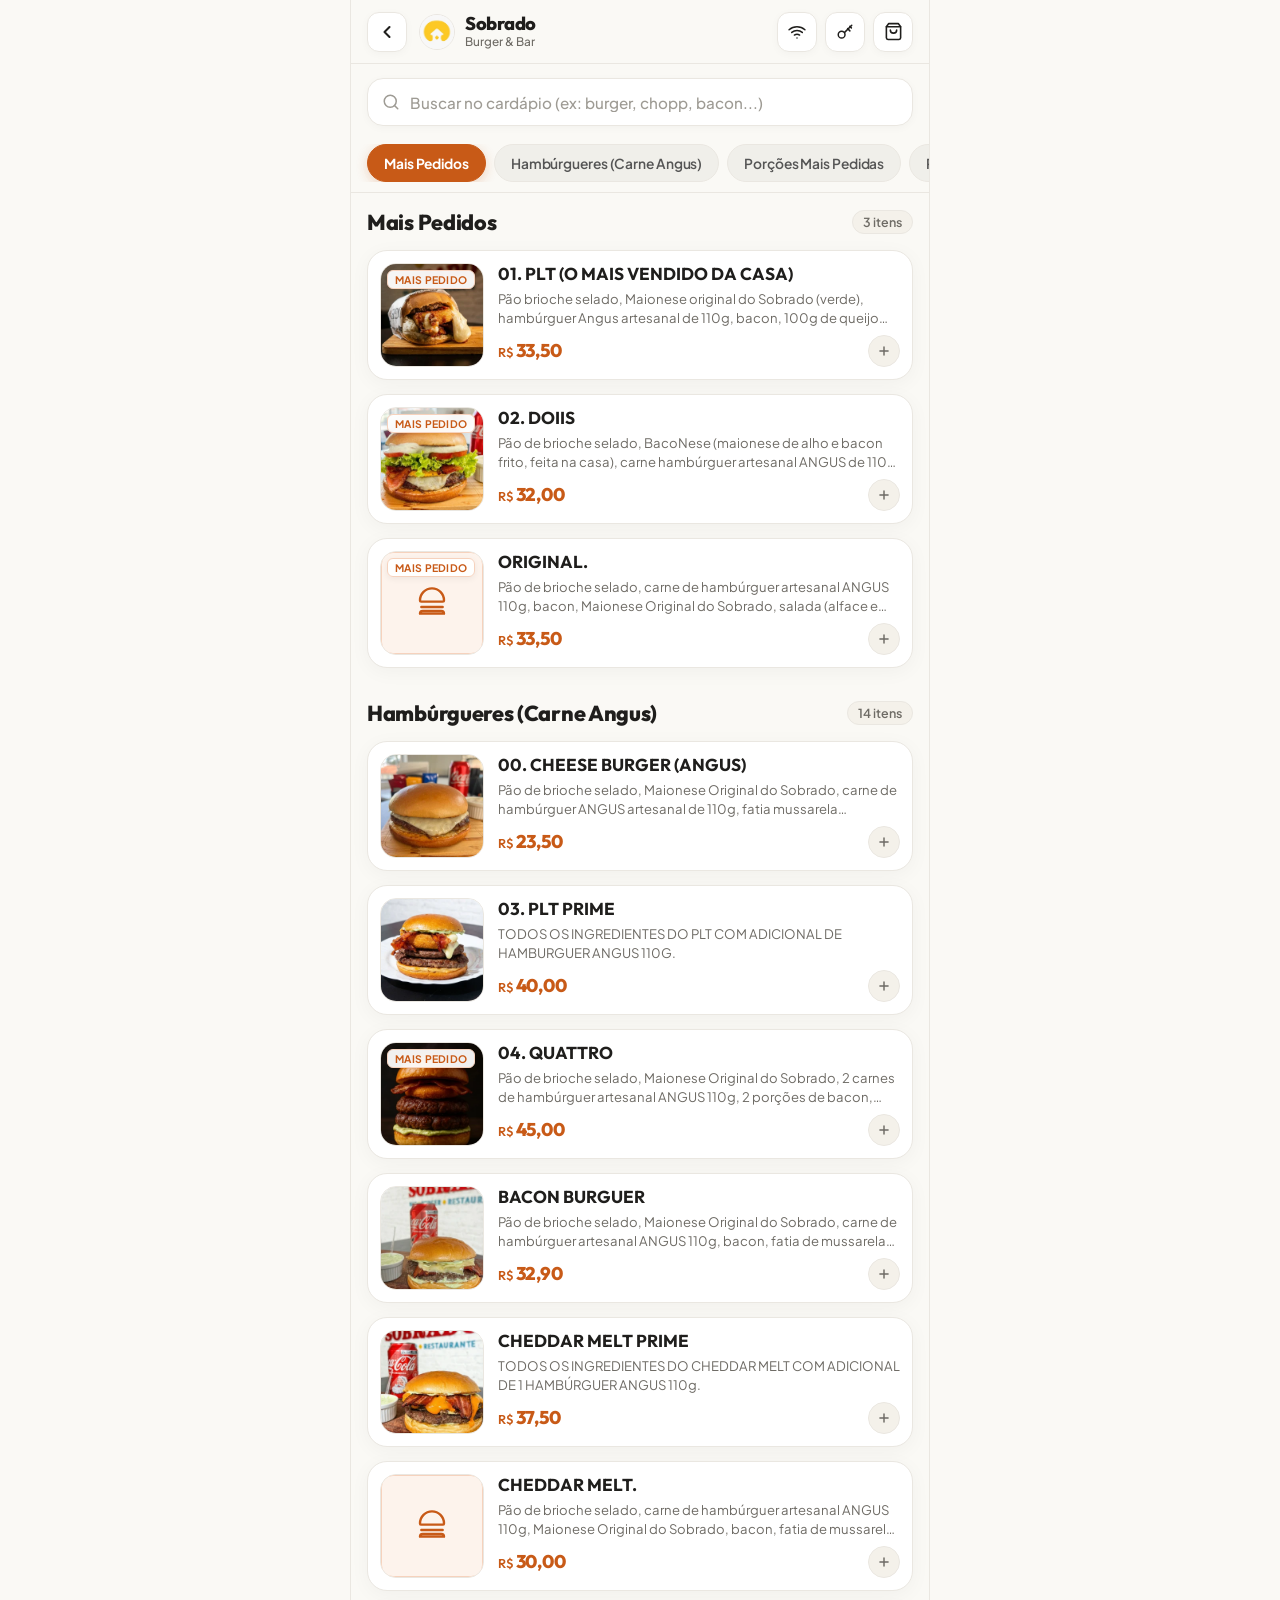
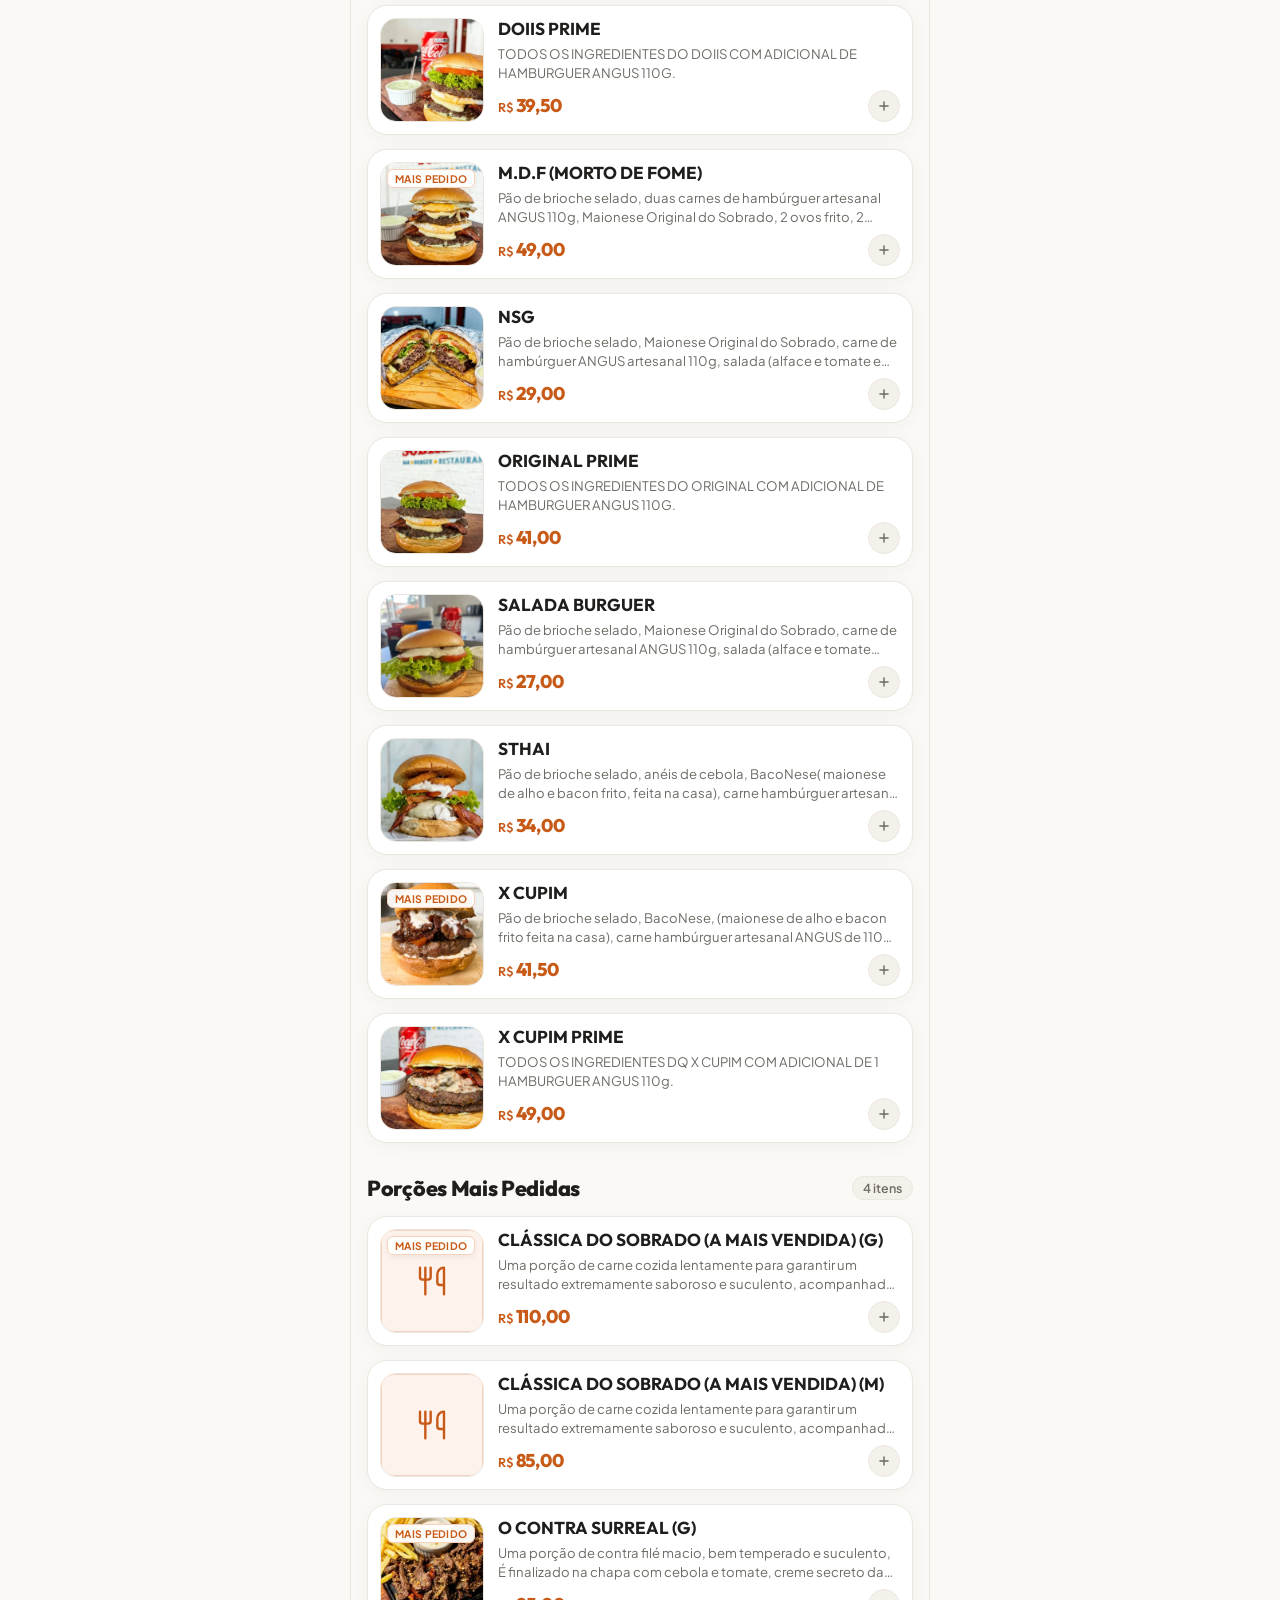
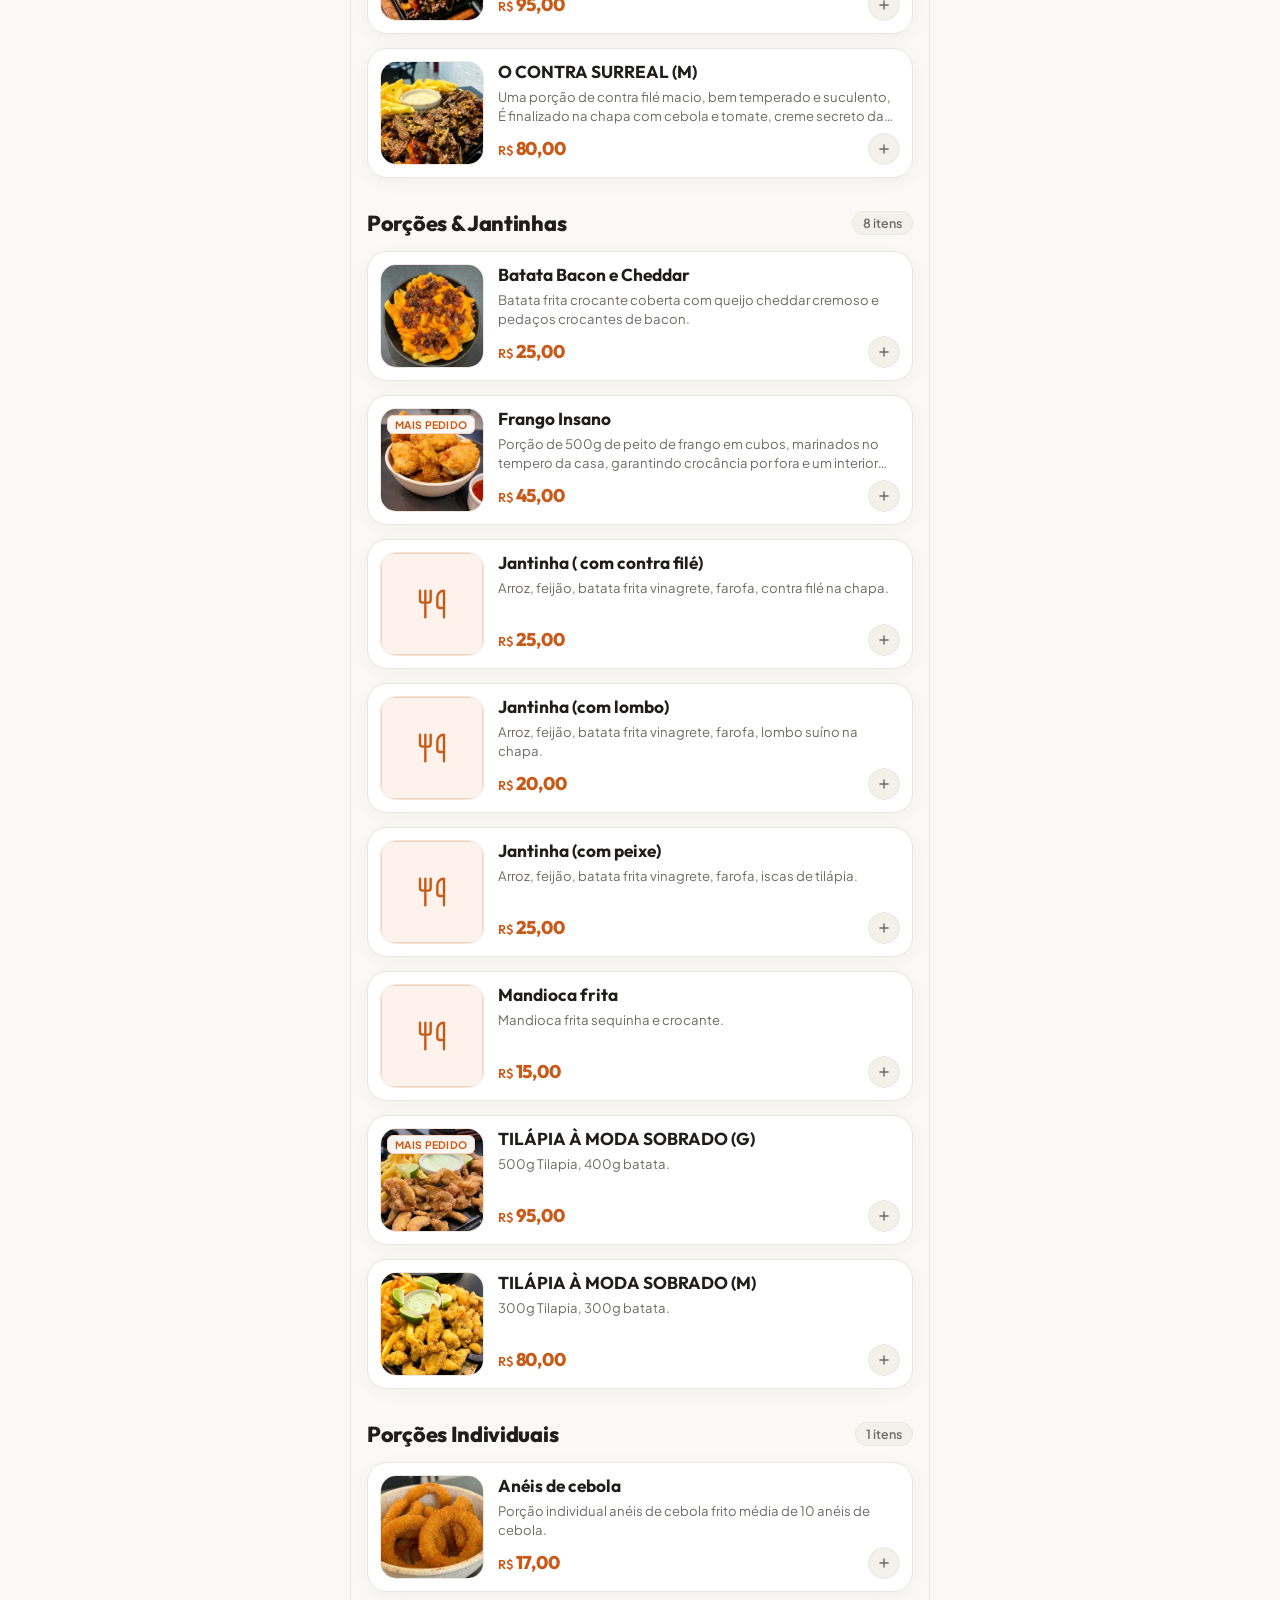
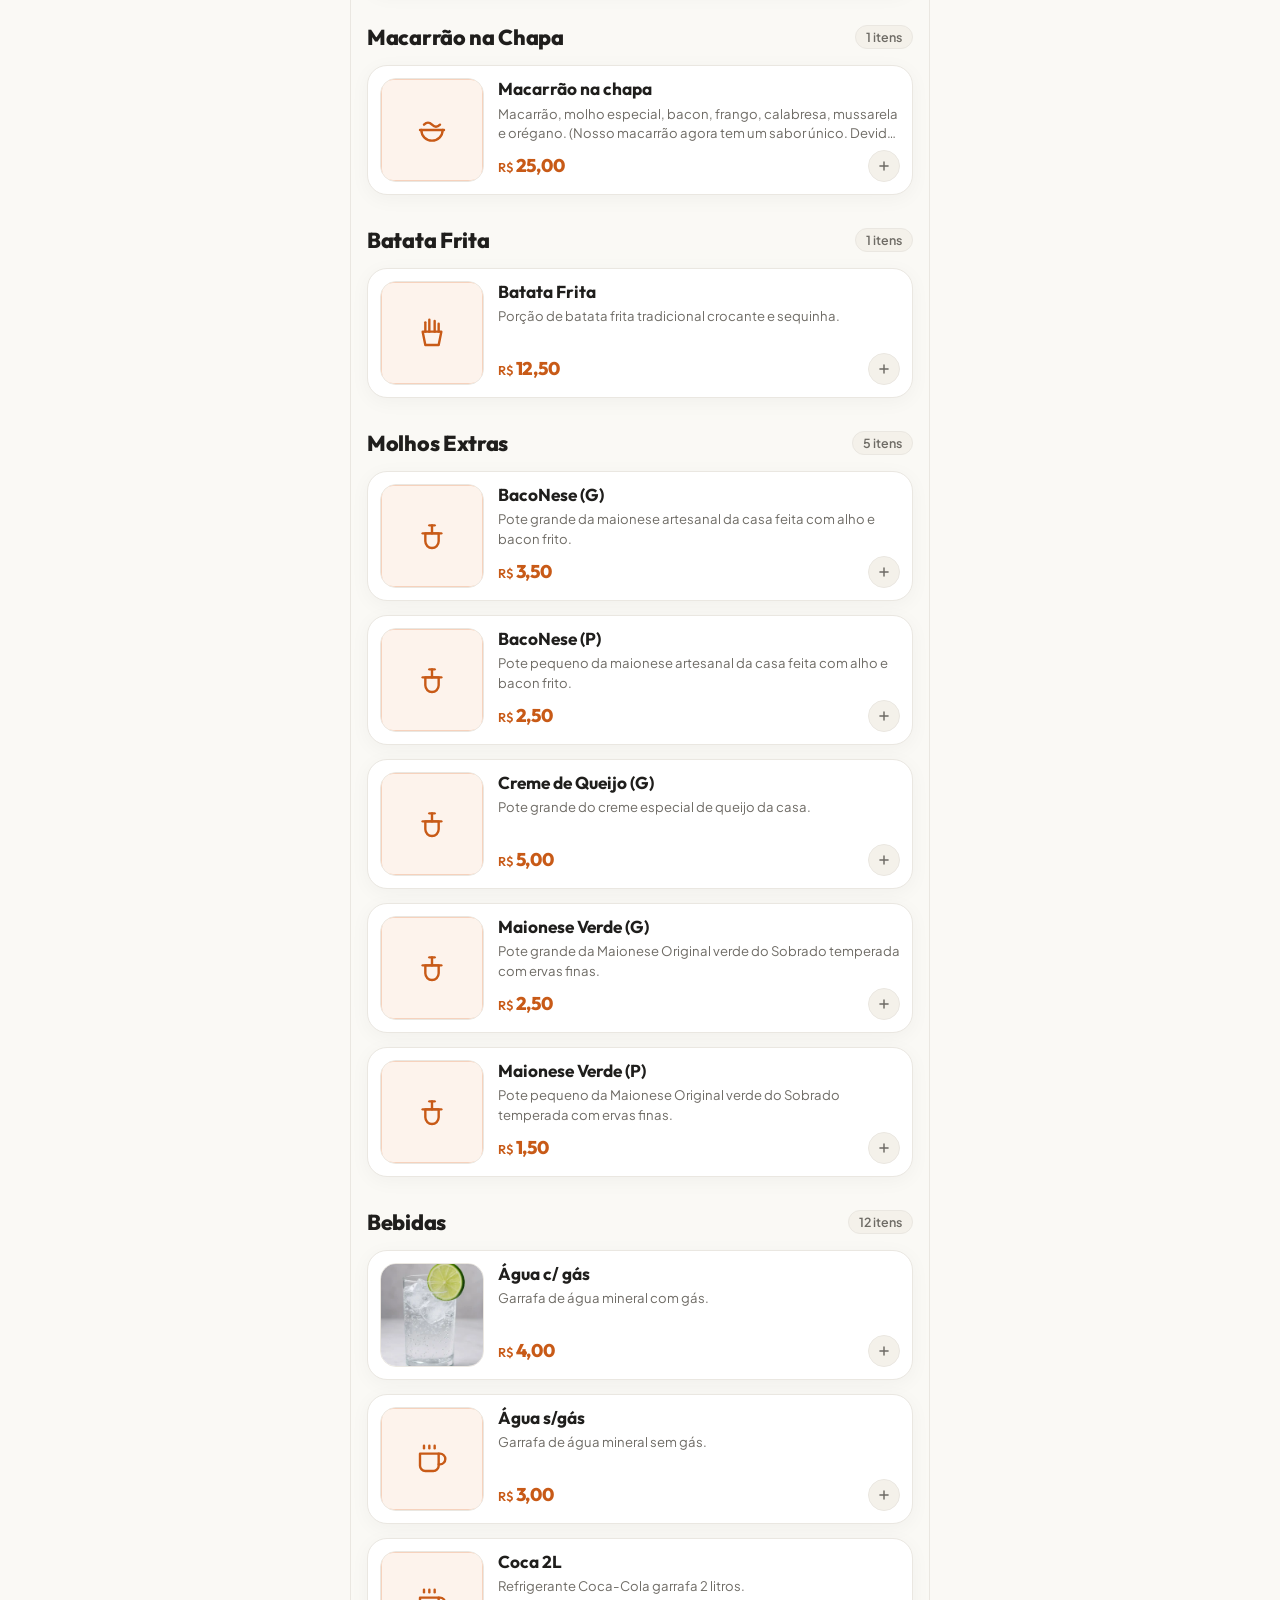
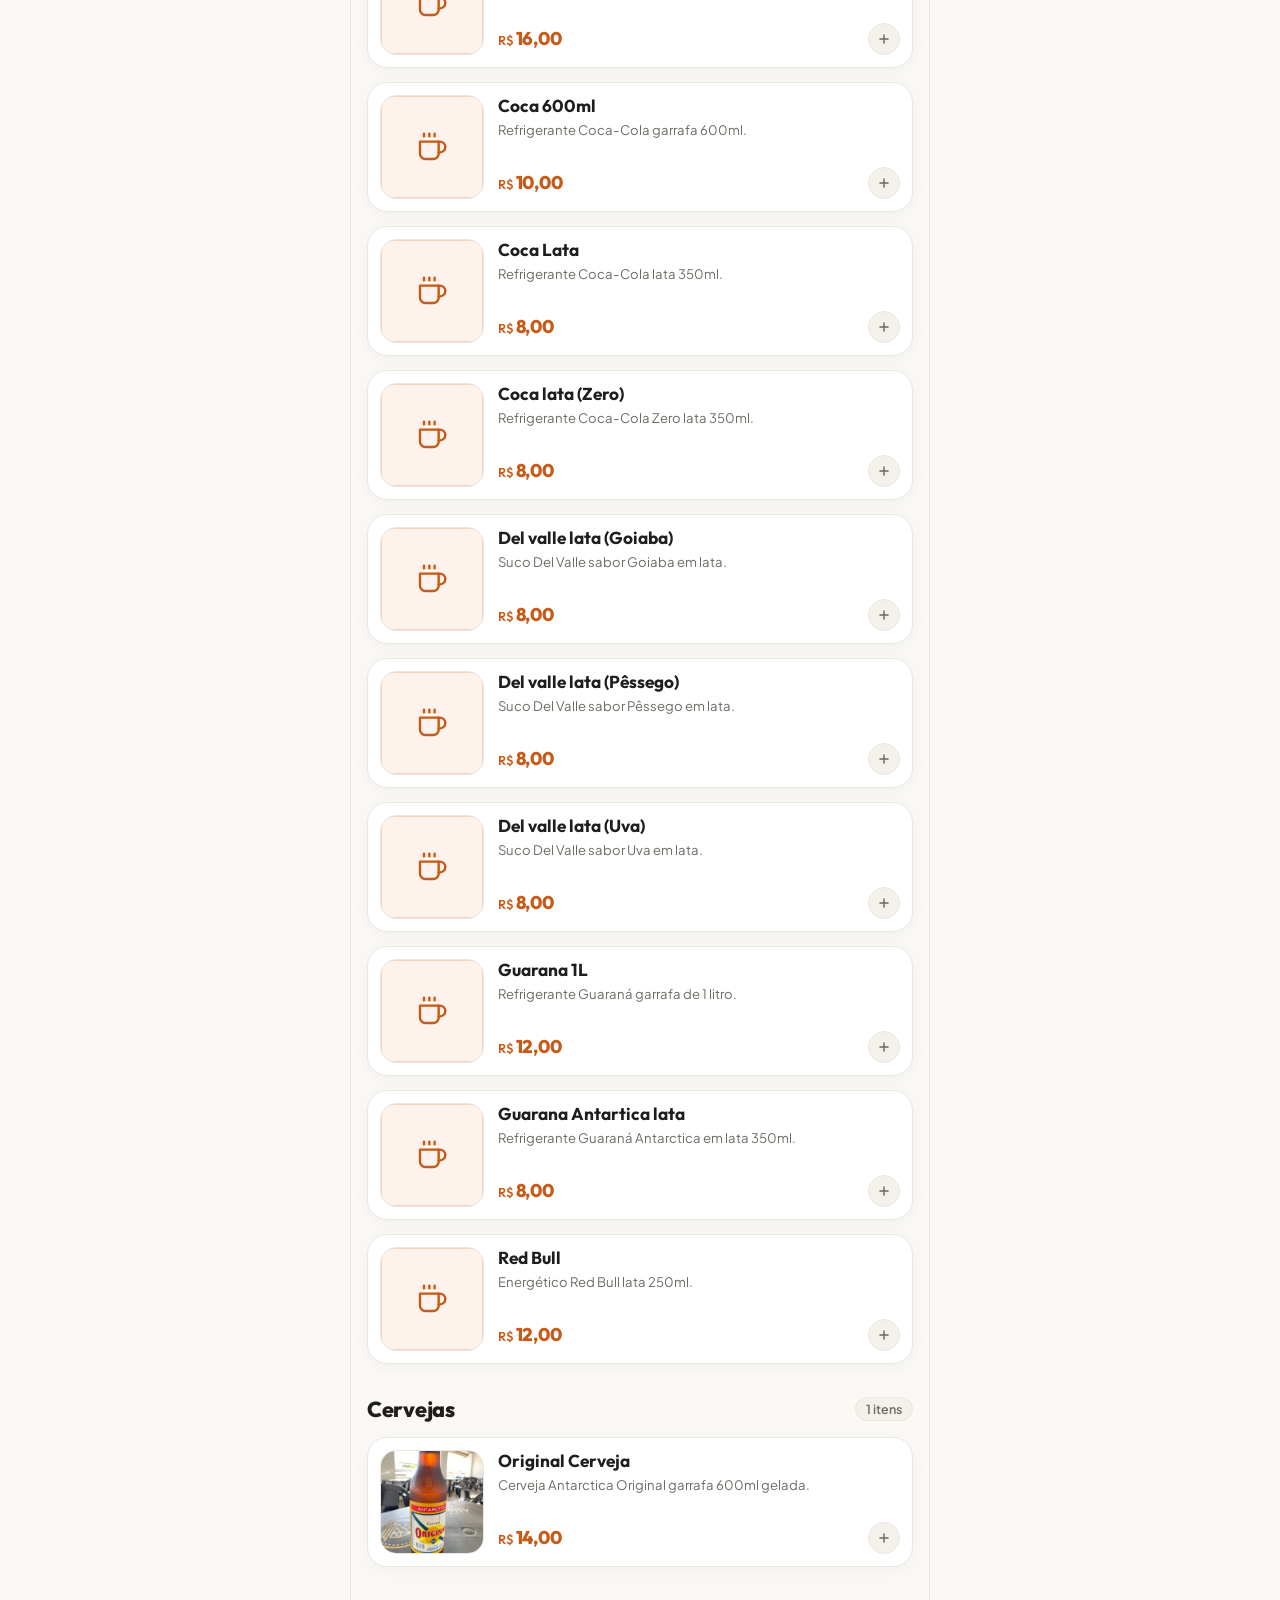
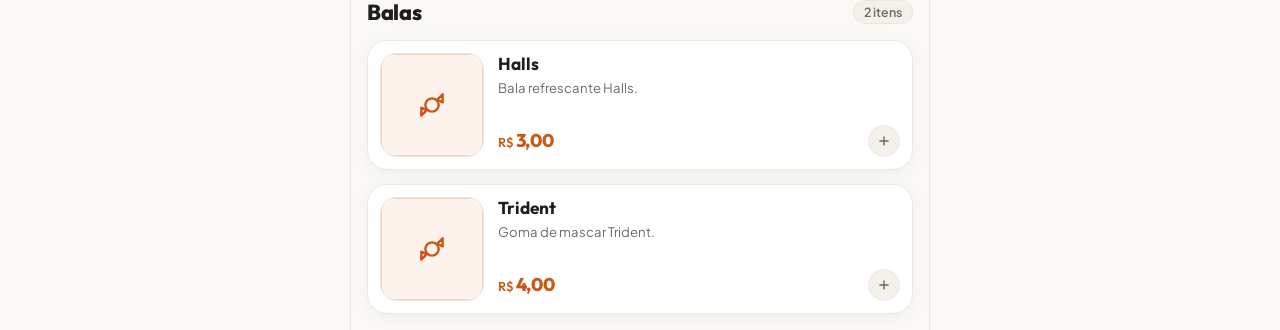
==== cardapio.html @ 649907bb "Initial commit" ====
<!DOCTYPE html>
<html lang="pt-BR">

<head>
  <meta charset="UTF-8">
  <meta name="viewport"
    content="width=device-width, initial-scale=1.0, maximum-scale=1.0, user-scalable=no, viewport-fit=cover">
  <meta name="theme-color" content="#FAF9F5">
  <meta name="apple-mobile-web-app-status-bar-style" content="default">
  <meta name="description"
    content="Cardápio Digital O Sobrado — Hambúrgueres artesanais, porções especiais, chopp gelado e sobremesas. Peça em sua mesa com rapidez e elegância.">

  <!-- Open Graph / WhatsApp Preview -->
  <meta property="og:type" content="website">
  <meta property="og:title" content="Cardápio Digital — O Sobrado">
  <meta property="og:description"
    content="Conheça nossos burgers artesanais grelhados no fogo, porções e chopp fresco.">
  <meta property="og:image" content="assets/images/products/burger-sobrado.jpg">
  <meta property="og:locale" content="pt_BR">
  <meta property="og:site_name" content="O Sobrado">

  <title>Cardápio Digital — O Sobrado</title>

  <!-- Favicon -->
  <link rel="icon" type="image/jpeg" href="assets/images/Logo_Sobrado.jpg">

  <!-- Estilos da Aplicação -->
  <link rel="stylesheet" href="assets/css/styles.css?v=2.7">
</head>

<body>

  <div class="app-container" id="menuAppContainer">

    <!-- Barra Superior Fixa do ADM (Visível quando autenticado) -->
    <aside class="admin-top-bar" id="adminTopBar" style="display: none;" aria-label="Painel Administrativo">
      <div class="admin-top-bar-inner">
        <!-- Linha 1: Status "⚡ Painel ADM" à esquerda + "Sair do ADM" à direita -->
        <div class="admin-top-bar-header-row">
          <div class="admin-top-bar-badge">
            <span class="admin-pulse-dot" aria-hidden="true"></span>
            <span class="admin-top-bar-text">⚡ Painel ADM</span>
          </div>
          <button type="button" class="btn-admin-bar btn-admin-bar-logout btn-admin-action" id="btnAdminLogout" title="Sair do modo administrador" aria-label="Sair do modo administrador">
            <svg width="13" height="13" viewBox="0 0 24 24" fill="none" stroke="currentColor" stroke-width="2"
              stroke-linecap="round" stroke-linejoin="round">
              <path d="M9 21H5a2 2 0 0 1-2-2V5a2 2 0 0 1 2-2h4"></path>
              <polyline points="16 17 21 12 16 7"></polyline>
              <line x1="21" y1="12" x2="9" y2="12"></line>
            </svg>
            <span>Sair do ADM</span>
          </button>
        </div>

        <!-- Linha 2: "Sincronizar Base" + "+ Novo Produto" -->
        <div class="admin-top-bar-actions admin-bar-actions">
          <button type="button" class="btn-admin-bar btn-admin-bar-sync btn-admin-action" id="btnAdminSyncSupabase" title="Sincronizar cardápio base para o banco Supabase" aria-label="Sincronizar cardápio base para o Supabase">
            <svg width="13" height="13" viewBox="0 0 24 24" fill="none" stroke="currentColor" stroke-width="2.2" stroke-linecap="round" stroke-linejoin="round">
              <path d="M21 12a9 9 0 0 0-9-9 9.75 9.75 0 0 0-6.74 2.74L3 8"></path>
              <path d="M3 3v5h5"></path>
              <path d="M3 12a9 9 0 0 0 9 9 9.75 9.75 0 0 0 6.74-2.74L21 16"></path>
              <path d="M16 21h5v-5"></path>
            </svg>
            <span>Sincronizar Base</span>
          </button>
          <button type="button" class="btn-admin-bar btn-admin-bar-new btn-admin-action" id="btnAdminNewProduct" aria-label="Criar novo produto">
            <svg width="13" height="13" viewBox="0 0 24 24" fill="none" stroke="currentColor" stroke-width="2.5"
              stroke-linecap="round" stroke-linejoin="round">
              <line x1="12" y1="5" x2="12" y2="19"></line>
              <line x1="5" y1="12" x2="19" y2="12"></line>
            </svg>
            <span>+ Novo Produto</span>
          </button>
        </div>
      </div>
    </aside>

    <!-- Header Compacto Sticky -->
    <header class="menu-header">
      <div class="header-left">
        <!-- Voltar ao Hub de Entrada -->
        <a href="index.html" class="btn-back-hub" id="btnBackHub" aria-label="Voltar ao início">
          <svg width="20" height="20" viewBox="0 0 24 24" fill="none" stroke="currentColor" stroke-width="2.5"
            stroke-linecap="round" stroke-linejoin="round">
            <polyline points="15 18 9 12 15 6"></polyline>
          </svg>
        </a>

        <!-- Marca e Título -->
        <div class="header-brand">
          <img src="assets/images/Logo_Sobrado.jpg" alt="Logo Sobrado" class="header-logo-mini" width="34"
            height="34" />
          <div class="header-title-box">
            <span class="header-title">Sobrado</span>
            <span class="header-desc">Burger & Bar</span>
          </div>
        </div>
      </div>

      <div class="header-right">
        <!-- Selo de Mesa Ativa -->
        <div class="header-table-badge" id="headerTableBadge" style="display: none;">
          <span class="table-badge-dot" aria-hidden="true"></span>
          <span id="headerTableText">Mesa --</span>
        </div>

        <!-- Botão Wi-Fi Rápido no Header -->
        <button type="button" class="header-wifi-btn btn-trigger-wifi" aria-label="Ver Wi-Fi" title="Wi-Fi">
          <svg width="18" height="18" viewBox="0 0 24 24" fill="none" stroke="currentColor" stroke-width="2"
            stroke-linecap="round" stroke-linejoin="round">
            <path d="M5 12.55a11 11 0 0 1 14.08 0"></path>
            <path d="M1.42 9a16 16 0 0 1 21.16 0"></path>
            <path d="M8.53 16.11a6 6 0 0 1 6.95 0"></path>
            <line x1="12" y1="20" x2="12.01" y2="20"></line>
          </svg>
        </button>

        <!-- Botão de Acesso ao ADM no Header -->
        <button type="button" class="header-admin-btn" id="btnOpenAdminAuth" aria-label="Acesso Administrativo" title="Painel Administrativo">
          <svg width="18" height="18" viewBox="0 0 24 24" fill="none" stroke="currentColor" stroke-width="2"
            stroke-linecap="round" stroke-linejoin="round">
            <circle cx="7.5" cy="15.5" r="4.5"></circle>
            <path d="m21 3-9.5 9.5"></path>
            <path d="m15.5 7.5 3 3"></path>
            <path d="m18.5 4.5 2 2"></path>
          </svg>
        </button>

        <!-- Botão da Sacola de Pedidos no Header -->
        <button type="button" class="header-cart-btn" id="btnOpenCart" aria-label="Abrir sacola de pedidos">
          <svg width="19" height="19" viewBox="0 0 24 24" fill="none" stroke="currentColor" stroke-width="2"
            stroke-linecap="round" stroke-linejoin="round">
            <path d="M6 2L3 6v14a2 2 0 0 0 2 2h14a2 2 0 0 0 2-2V6l-3-4z"></path>
            <line x1="3" y1="6" x2="21" y2="6"></line>
            <path d="M16 10a4 4 0 0 1-8 0"></path>
          </svg>
          <span class="cart-badge" id="cartBadgeCount" style="display: none;">0</span>
        </button>
      </div>
    </header>

    <!-- Barra de Pesquisa Rápida -->
    <div class="search-container">
      <div class="search-input-wrapper">
        <span class="search-icon" aria-hidden="true">
          <svg width="18" height="18" viewBox="0 0 24 24" fill="none" stroke="currentColor" stroke-width="2"
            stroke-linecap="round" stroke-linejoin="round">
            <circle cx="11" cy="11" r="8"></circle>
            <line x1="21" y1="21" x2="16.65" y2="16.65"></line>
          </svg>
        </span>
        <input type="search" id="menuSearchInput" class="search-input"
          placeholder="Buscar no cardápio (ex: burger, chopp, bacon...)" autocomplete="off"
          aria-label="Buscar produtos no cardápio" />
        <button type="button" class="search-clear-btn" id="searchClearBtn" aria-label="Limpar pesquisa">✕</button>
      </div>
    </div>

    <!-- Barra de Categorias Horizontal Sticky com Scroll Suave -->
    <nav class="categories-bar-wrapper" aria-label="Navegação por categorias de produtos">
      <div class="categories-bar" id="categoriesBar">
        <!-- Renderizado dinamicamente via JavaScript -->
      </div>
    </nav>

    <!-- Listagem Principal de Seções e Produtos -->
    <main class="menu-content" id="menuContent">
      <!-- Seções e cards renderizados dinamicamente via JavaScript -->
    </main>

    <!-- Estado de Busca Vazia -->
    <div class="empty-search-state" id="emptySearchState">
      <span class="empty-icon" aria-hidden="true">
        <svg width="32" height="32" viewBox="0 0 24 24" fill="none" stroke="#9E9B94" stroke-width="1.8"
          stroke-linecap="round" stroke-linejoin="round">
          <circle cx="11" cy="11" r="8"></circle>
          <line x1="21" y1="21" x2="16.65" y2="16.65"></line>
        </svg>
      </span>
      <h3 class="empty-title">Nenhum item encontrado</h3>
      <p class="empty-desc">Tente buscar por outro termo ou ingrediente.</p>
    </div>

    <!-- Modal / Bottom Drawer de Detalhes do Produto (com suporte a Vídeo e Imagem) -->
    <div class="modal-overlay" id="productModal" role="dialog" aria-modal="true" aria-labelledby="drawerTitle">
      <div class="product-drawer">

        <div class="drawer-handle-bar">
          <div class="drawer-handle"></div>
        </div>

        <button type="button" class="btn-close-modal" id="btnCloseDrawer" aria-label="Fechar detalhes">✕</button>

        <!-- Mídia em Destaque no Topo do Modal (Vídeo ou Foto) -->
        <div class="drawer-media-wrap modal-media modal-image-container" id="drawerMediaContainer">
          <!-- Renderizado dinamicamente: <video> ou <img> -->
        </div>

        <!-- Conteúdo do Produto -->
        <div class="drawer-body">
          <span class="drawer-badge" id="drawerBadge" style="display: none;">Destaque</span>

          <div class="drawer-header-row">
            <h2 class="drawer-title" id="drawerTitle">Nome do Produto</h2>
            <div class="drawer-price" id="drawerPrice">R$ 0,00</div>
          </div>

          <p class="drawer-desc" id="drawerDesc">Descrição completa do item.</p>

          <!-- Molho de Acompanhamento / Destaque Especial -->
          <div id="drawerAccompanimentContainer" style="display: none;"></div>

          <!-- Ingredientes Artesanais -->
          <div id="drawerIngredientsBox">
            <h4 class="drawer-section-title">Ingredientes & Composição</h4>
            <ul class="ingredients-list" id="drawerIngredientsList">
              <!-- Renderizado dinamicamente -->
            </ul>
          </div>

          <!-- Adicionais do Produto (Exclusivo no Modal de Detalhes) -->
          <div id="drawerAddonsSection" class="drawer-addons-section" style="display: none;"></div>

          <!-- Ação do Cliente -->
          <div class="drawer-actions">
            <button type="button" class="btn-primary-action" id="btnAddToCart">
              <svg width="20" height="20" viewBox="0 0 24 24" fill="none" stroke="currentColor" stroke-width="2"
                stroke-linecap="round" stroke-linejoin="round">
                <path d="M6 2L3 6v14a2 2 0 0 0 2 2h14a2 2 0 0 0 2-2V6l-3-4z"></path>
                <line x1="3" y1="6" x2="21" y2="6"></line>
                <path d="M16 10a4 4 0 0 1-8 0"></path>
              </svg>
              <span id="btnAddToCartText">Adicionar à Sacola</span>
            </button>
          </div>
        </div>

      </div>
    </div>

    <!-- Modal / Bottom Drawer da Sacola de Pedidos -->
    <div class="modal-overlay" id="cartModal" role="dialog" aria-modal="true" aria-labelledby="cartDrawerTitle">
      <div class="product-drawer cart-drawer">

        <div class="drawer-handle-bar">
          <div class="drawer-handle"></div>
        </div>

        <button type="button" class="btn-close-modal" id="btnCloseCart" aria-label="Fechar sacola">✕</button>

        <div class="cart-drawer-header">
          <div class="cart-title-row">
            <h2 class="cart-drawer-title" id="cartDrawerTitle">Sua Sacola</h2>
            <div class="cart-table-badge" id="cartTableBadge" style="display: none;">
              <span class="table-badge-dot" aria-hidden="true"></span>
              <span id="cartTableText">Mesa --</span>
            </div>
          </div>
          <p class="cart-drawer-subtitle">Revise seus itens e envie o pedido diretamente para o estabelecimento.</p>
        </div>

        <!-- Conteúdo da Sacola (Itens ou Estado Vazio) -->
        <div class="cart-drawer-body" id="cartDrawerBody">
          <!-- Renderizado dinamicamente via JS -->
        </div>

        <!-- Rodapé da Sacola (Total, Observações e WhatsApp) -->
        <div class="cart-drawer-footer" id="cartDrawerFooter">
          <div class="cart-notes-wrapper">
            <label for="cartNotesInput" class="cart-notes-label">
              <svg width="15" height="15" viewBox="0 0 24 24" fill="none" stroke="currentColor" stroke-width="2"
                stroke-linecap="round" stroke-linejoin="round">
                <path d="M11 4H4a2 2 0 0 0-2 2v14a2 2 0 0 0 2 2h14a2 2 0 0 0 2-2v-7"></path>
                <path d="M18.5 2.5a2.121 2.121 0 0 1 3 3L12 15l-4 1 1-4 9.5-9.5z"></path>
              </svg>
              <span>Observações (opcional):</span>
            </label>
            <textarea id="cartNotesInput" class="cart-notes-input"
              placeholder="Ex: Ponto da carne, sem cebola, maionese à parte..." rows="2"></textarea>
          </div>

          <div class="cart-total-row">
            <span class="cart-total-label">Total do Pedido</span>
            <span class="cart-total-value" id="cartTotalValue">R$ 0,00</span>
          </div>

          <button type="button" class="btn-primary-action btn-whatsapp-order" id="btnWhatsappOrder">
            <svg width="22" height="22" viewBox="0 0 24 24" fill="currentColor">
              <path
                d="M12.031 6.172c-3.181 0-5.767 2.586-5.768 5.766-.001 1.298.38 2.27 1.019 3.287l-.582 2.128 2.182-.573c.978.58 1.911.928 3.149.929 3.182 0 5.767-2.587 5.768-5.766 0-3.18-2.586-5.771-5.768-5.771zm3.392 8.244c-.144.405-.837.774-1.17.824-.299.045-.677.063-1.092-.069-.252-.08-.575-.187-.988-.365-1.739-.751-2.874-2.502-2.961-2.617-.087-.116-.708-.94-.708-1.793s.448-1.273.607-1.446c.159-.173.346-.217.462-.217l.332.006c.106.005.249-.04.39.298.144.347.491 1.2.534 1.287.043.087.072.188.014.304-.058.116-.087.188-.173.289l-.26.304c-.087.086-.177.18-.076.354.101.174.449.741.964 1.201.662.591 1.221.774 1.394.86.173.086.275.073.376-.044.101-.116.433-.506.549-.68.116-.173.231-.145.39-.087s1.011.477 1.184.564.289.13.332.203c.043.072.043.419-.101.824z" />
            </svg>
            <span>Pedir no WhatsApp</span>
          </button>
        </div>

      </div>
    </div>

    <!-- Modal de Wi-Fi -->
    <div class="modal-overlay" id="wifiModal" role="dialog" aria-modal="true" aria-labelledby="wifiModalTitle">
      <div class="wifi-modal-box">
        <div class="wifi-icon-large" aria-hidden="true">
          <svg width="32" height="32" viewBox="0 0 24 24" fill="none" stroke="currentColor" stroke-width="2"
            stroke-linecap="round" stroke-linejoin="round">
            <path d="M5 12.55a11 11 0 0 1 14.08 0"></path>
            <path d="M1.42 9a16 16 0 0 1 21.16 0"></path>
            <path d="M8.53 16.11a6 6 0 0 1 6.95 0"></path>
            <line x1="12" y1="20" x2="12.01" y2="20"></line>
          </svg>
        </div>

        <h2 class="wifi-modal-title" id="wifiModalTitle">Wi-Fi d'O Sobrado</h2>
        <p class="wifi-modal-desc">Conecte-se gratuitamente à nossa rede exclusiva para clientes.</p>

        <!-- Visualização Padrão das Credenciais -->
        <div class="wifi-info-card" id="wifiDisplayView">
          <div class="wifi-row">
            <span class="wifi-row-label">Nome da Rede (SSID)</span>
            <span class="wifi-row-value wifi-ssid-value" id="wifiModalSsidVal">O Sobrado - Clientes</span>
          </div>
          <div class="wifi-row">
            <span class="wifi-row-label">Senha de Acesso</span>
            <span class="wifi-row-value wifi-password-value" id="wifiModalPasswordVal">sobradoburger</span>
          </div>
        </div>

        <!-- Formulário de Edição ADM (Oculto por Padrão) -->
        <div class="wifi-edit-form" id="wifiEditForm" style="display: none;">
          <div class="wifi-edit-field">
            <label class="wifi-edit-label" for="wifiEditSsidInput">Nome da Rede (SSID)</label>
            <input type="text" class="wifi-edit-input" id="wifiEditSsidInput" placeholder="Ex: O Sobrado - Clientes" autocomplete="off" />
          </div>
          <div class="wifi-edit-field">
            <label class="wifi-edit-label" for="wifiEditPasswordInput">Senha de Acesso</label>
            <input type="text" class="wifi-edit-input" id="wifiEditPasswordInput" placeholder="Ex: sobradoburger" autocomplete="off" />
          </div>
          <div class="wifi-edit-actions">
            <button type="button" class="btn-wifi-edit-cancel" id="btnCancelWifiEdit">Cancelar</button>
            <button type="button" class="btn-wifi-edit-save" id="btnSaveWifiEdit">Salvar Wi-Fi</button>
          </div>
        </div>

        <!-- Ações Principais -->
        <div class="wifi-main-actions" id="wifiMainActions">
          <button type="button" class="btn-copy-wifi" id="btnCopyWifiPassword">
            <svg width="18" height="18" viewBox="0 0 24 24" fill="none" stroke="currentColor" stroke-width="2"
              stroke-linecap="round" stroke-linejoin="round">
              <rect x="9" y="9" width="13" height="13" rx="2" ry="2"></rect>
              <path d="M5 15H4a2 2 0 0 1-2-2V4a2 2 0 0 1 2-2h9a2 2 0 0 1 2 2v1"></path>
            </svg>
            <span>Copiar Senha</span>
          </button>

          <!-- Botão ADM: Alterar Dados do Wi-Fi -->
          <button type="button" class="btn-admin-edit-wifi" id="btnOpenWifiEdit" style="display: none;">
            <svg width="15" height="15" viewBox="0 0 24 24" fill="none" stroke="currentColor" stroke-width="2" stroke-linecap="round" stroke-linejoin="round">
              <path d="M11 4H4a2 2 0 0 0-2 2v14a2 2 0 0 0 2 2h14a2 2 0 0 0 2-2v-7"></path>
              <path d="M18.5 2.5a2.121 2.121 0 0 1 3 3L12 15l-4 1 1-4 9.5-9.5z"></path>
            </svg>
            <span>✏️ Alterar Dados do Wi-Fi</span>
          </button>
        </div>

        <button type="button" class="btn-close-wifi-text" id="btnCloseWifi">
          Fechar Janela
        </button>
      </div>
    </div>

    <!-- Modal de Autenticação ADM -->
    <div class="modal-overlay" id="adminAuthModal" role="dialog" aria-modal="true" aria-labelledby="adminAuthTitle">
      <div class="admin-auth-modal-box">
        <button type="button" class="btn-close-modal-clean" id="btnCloseAdminAuth" aria-label="Fechar autenticação">✕</button>

        <div class="admin-auth-icon" aria-hidden="true">
          <svg width="28" height="28" viewBox="0 0 24 24" fill="none" stroke="currentColor" stroke-width="2"
            stroke-linecap="round" stroke-linejoin="round">
            <circle cx="7.5" cy="15.5" r="4.5"></circle>
            <path d="m21 3-9.5 9.5"></path>
            <path d="m15.5 7.5 3 3"></path>
            <path d="m18.5 4.5 2 2"></path>
          </svg>
        </div>

        <h2 class="admin-modal-title" id="adminAuthTitle">Acesso Administrativo</h2>
        <p class="admin-modal-desc">Digite a senha de administrador para gerenciar produtos, preços e disponibilidade do cardápio.</p>

        <form id="adminAuthForm" class="admin-auth-form" onsubmit="return false;">
          <div class="admin-form-group">
            <label for="adminAuthPassword" class="admin-form-label">Senha de Administrador</label>
            <div class="admin-password-input-wrap">
              <input 
                type="password" 
                id="adminAuthPassword" 
                class="admin-form-input" 
                placeholder="Digite a senha de administrador" 
                autocomplete="current-password"
                required 
              />
              <button type="button" class="btn-toggle-pwd-visibility" id="btnToggleAuthPwd" aria-label="Alternar visibilidade da senha" tabindex="-1">
                <svg width="18" height="18" viewBox="0 0 24 24" fill="none" stroke="currentColor" stroke-width="2" stroke-linecap="round" stroke-linejoin="round">
                  <path d="M1 12s4-8 11-8 11 8 11 8-4 8-11 8-11-8-11-8z"></path>
                  <circle cx="12" cy="12" r="3"></circle>
                </svg>
              </button>
            </div>
            <div class="admin-form-feedback-error" id="adminAuthError" style="display: none;"></div>
          </div>

          <button type="submit" class="btn-primary-action btn-admin-auth-submit" id="btnSubmitAdminAuth">
            Entrar no Painel
          </button>
        </form>
      </div>
    </div>

    <!-- Modal de Formulário de Produto (Criar / Editar) -->
    <div class="modal-overlay" id="adminProductFormModal" role="dialog" aria-modal="true" aria-labelledby="adminProductModalTitle">
      <div class="admin-modal-box admin-product-modal-content">
        <div class="admin-modal-header">
          <div class="admin-modal-title-wrap">
            <h2 class="admin-modal-title" id="adminProductModalTitle">Novo Produto</h2>
            <p class="admin-modal-subtitle" id="adminProductModalSubtitle">Preencha as informações do produto para o cardápio.</p>
          </div>
          <button type="button" class="btn-close-modal-clean" id="btnCloseProductForm" aria-label="Fechar formulário">✕</button>
        </div>

        <form id="adminProductForm" class="admin-product-form" onsubmit="return false;">
          <div class="admin-form-scrollable-body">
            <input type="hidden" id="adminProdId" value="" />

            <!-- Nome do Produto -->
          <div class="admin-form-group">
            <label for="adminProdName" class="admin-form-label">
              Nome do Produto <span class="required-star">*</span>
            </label>
            <input 
              type="text" 
              id="adminProdName" 
              class="admin-form-input" 
              placeholder="Ex: 01. PLT (O MAIS VENDIDO DA CASA)" 
              required 
            />
          </div>

          <!-- Linha: Categoria e Preço -->
          <div class="admin-form-row">
            <div class="admin-form-group flex-category">
              <label for="adminProdCategory" class="admin-form-label">
                Categoria <span class="required-star">*</span>
              </label>
              <div class="admin-select-wrapper">
                <select id="adminProdCategory" class="admin-form-select" required>
                  <!-- Opções preenchidas dinamicamente via JS -->
                </select>
                <span class="admin-select-arrow" aria-hidden="true">
                  <svg width="14" height="14" viewBox="0 0 24 24" fill="none" stroke="currentColor" stroke-width="2.5" stroke-linecap="round" stroke-linejoin="round">
                    <polyline points="6 9 12 15 18 9"></polyline>
                  </svg>
                </span>
              </div>
            </div>

            <div class="admin-form-group flex-price">
              <label for="adminProdPrice" class="admin-form-label">
                Preço em R$ <span class="required-star">*</span>
              </label>
              <div class="admin-price-input-wrap">
                <span class="admin-price-prefix">R$</span>
                <input 
                  type="number" 
                  id="adminProdPrice" 
                  class="admin-form-input admin-price-input" 
                  placeholder="0,00" 
                  step="0.01" 
                  min="0" 
                  required 
                />
              </div>
            </div>
          </div>

          <!-- Descrição Detalhada -->
          <div class="admin-form-group">
            <label for="adminProdDesc" class="admin-form-label">
              Descrição Detalhada
            </label>
            <textarea 
              id="adminProdDesc" 
              class="admin-form-textarea" 
              rows="3" 
              placeholder="Ex: Pão brioche selado, hambúrguer Angus artesanal de 110g, queijo empanado..."
            ></textarea>
          </div>

          <!-- Ingredientes -->
          <div class="admin-form-group">
            <label for="adminProdIngredients" class="admin-form-label">
              Ingredientes <span class="admin-label-hint">(separados por vírgula)</span>
            </label>
            <input 
              type="text" 
              id="adminProdIngredients" 
              class="admin-form-input" 
              placeholder="Ex: Pão brioche, Angus 110g, Bacon, Mussarela empanada" 
            />
          </div>

          <!-- Imagem (Caminho ou URL) -->
          <div class="admin-form-group">
            <label for="adminProdImage" class="admin-form-label">
              Caminho / URL da Imagem
            </label>
            <input 
              type="text" 
              id="adminProdImage" 
              class="admin-form-input" 
              placeholder="Ex: assets/images/products/plt.png ou https://..." 
            />
          </div>

          <!-- Opções e Checkboxes -->
          <div class="admin-checkboxes-box">
            <label class="admin-toggle-item" for="adminProdHasAddons">
              <input type="checkbox" id="adminProdHasAddons" class="admin-checkbox-real" checked />
              <span class="admin-toggle-switch" aria-hidden="true"></span>
              <div class="admin-toggle-labels">
                <span class="admin-toggle-title">Permitir Adicionais</span>
                <span class="admin-toggle-sub">Habilita seleção de bacon, queijo, etc. no item</span>
              </div>
            </label>

            <!-- Container Expansível de Configuração Dinâmica de Adicionais -->
            <div id="adminAddonsConfigSection" class="admin-addons-config" style="display: none;">
              <div class="admin-addons-config-header">
                <div class="admin-addons-config-titles">
                  <span class="admin-addons-config-title">Adicionais Permitidos para este Item</span>
                  <span class="admin-addons-config-desc">Selecione e ajuste os valores se necessário</span>
                </div>
                <div class="admin-addons-quick-actions">
                  <button type="button" class="btn-addons-quick" id="btnAdminAddonsSelectAll" title="Marcar todos">Todos</button>
                  <button type="button" class="btn-addons-quick" id="btnAdminAddonsDeselectAll" title="Desmarcar todos">Nenhum</button>
                </div>
              </div>

              <!-- Lista de Adicionais Padrão & Customizados -->
              <div class="admin-addons-list" id="adminAddonsList">
                <!-- Renderizado dinamicamente via JS -->
              </div>

              <!-- Seção para Novo Adicional Customizado -->
              <div class="admin-addon-new-box">
                <div class="admin-addon-new-title">+ Novo Adicional Customizado</div>
                <div class="admin-addon-new-row">
                  <input 
                    type="text" 
                    id="adminNewAddonName" 
                    class="admin-form-input admin-addon-new-name" 
                    placeholder="Nome (ex: Molho Especial)" 
                  />
                  <div class="admin-addon-price-input-wrap">
                    <span class="admin-addon-price-prefix">R$</span>
                    <input 
                      type="number" 
                      id="adminNewAddonPrice" 
                      class="admin-form-input admin-addon-new-price" 
                      placeholder="0,00" 
                      step="0.50" 
                      min="0" 
                    />
                  </div>
                  <button type="button" class="btn-admin-add-addon" id="btnAdminAddCustomAddon">
                    <span>+ Adicionar</span>
                  </button>
                </div>
              </div>
            </div>

            <label class="admin-toggle-item" for="adminProdFeatured">
              <input type="checkbox" id="adminProdFeatured" class="admin-checkbox-real" />
              <span class="admin-toggle-switch" aria-hidden="true"></span>
              <div class="admin-toggle-labels">
                <span class="admin-toggle-title">Destaque ("Mais Pedido")</span>
                <span class="admin-toggle-sub">Adiciona etiqueta de produto popular em destaque</span>
              </div>
            </label>

            <label class="admin-toggle-item" for="adminProdAvailable">
              <input type="checkbox" id="adminProdAvailable" class="admin-checkbox-real" checked />
              <span class="admin-toggle-switch" aria-hidden="true"></span>
              <div class="admin-toggle-labels">
                <span class="admin-toggle-title">Produto Disponível</span>
                <span class="admin-toggle-sub">Desmarque para pausar/esgotar temporariamente</span>
              </div>
            </label>
          </div>
        </div>

        <div class="admin-modal-footer admin-form-actions">
          <button type="button" class="btn-admin-modal-cancel" id="btnAdminCancelProduct">
            Cancelar
          </button>
          <button type="submit" class="btn-primary-action btn-admin-modal-save" id="btnAdminSaveProduct">
            Salvar Produto
          </button>
        </div>
      </form>
      </div>
    </div>

    <!-- Modal de Confirmação de Exclusão -->
    <div class="modal-overlay" id="adminConfirmModal" role="dialog" aria-modal="true" aria-labelledby="adminConfirmTitle">
      <div class="admin-confirm-box">
        <div class="admin-confirm-icon" aria-hidden="true">
          <svg width="26" height="26" viewBox="0 0 24 24" fill="none" stroke="#DC2626" stroke-width="2" stroke-linecap="round" stroke-linejoin="round">
            <polyline points="3 6 5 6 21 6"></polyline>
            <path d="M19 6v14a2 2 0 0 1-2 2H7a2 2 0 0 1-2-2V6m3 0V4a2 2 0 0 1 2-2h4a2 2 0 0 1 2 2v2"></path>
          </svg>
        </div>
        <h3 class="admin-confirm-title" id="adminConfirmTitle">Excluir Produto?</h3>
        <p class="admin-confirm-desc" id="adminConfirmDesc">Tem certeza que deseja remover este produto do cardápio? Esta ação pode ser revertida nos dados locais se necessário.</p>
        <div class="admin-confirm-actions">
          <button type="button" class="btn-admin-modal-cancel" id="btnAdminCancelDelete">Cancelar</button>
          <button type="button" class="btn-admin-danger" id="btnAdminConfirmDelete">Sim, Excluir</button>
        </div>
      </div>
    </div>

    <!-- Toast de Notificação -->
    <div class="toast-notice" id="toastNotice" role="status" aria-live="polite"></div>

  </div>

  <!-- Scripts -->
  <script src="assets/js/products.js?v=2.7"></script>
  <script src="assets/js/supabase.js?v=2.7"></script>
  <script src="assets/js/app.js?v=2.7"></script>
</body>

</html>
---- assets/css/styles.css ----
/* =====================================================================
   O SOBRADO — CARDÁPIO DIGITAL & HUB NFC
   Design System Light Theme: Leve, Limpo, Sofisticado e Minimalista
   ===================================================================== */

@import url('https://fonts.googleapis.com/css2?family=Outfit:wght@400;500;600;700;800&family=Plus+Jakarta+Sans:wght@400;500;600;700&display=swap');

:root {
  /* 1. Paleta de Superfícies (Light Gastronômico & Aconchegante) */
  --bg-main: #FAF9F5;             /* Creme/off-white suave, acolhedor e leve */
  --bg-main-alt: #F4F1EA;         /* Variação sutil para seções de destaque */
  --bg-card: #FFFFFF;             /* Branco puro para cartões e links */
  --bg-card-hover: #FCFBFA;       /* Micro-hover suave */
  --bg-input: #FFFFFF;            /* Fundo dos campos de entrada */
  --bg-chip: #F2EFEB;             /* Chips inativos e badges secundários */
  --bg-chip-hover: #E9E5DE;       /* Hover de chips */
  --bg-glass: rgba(250, 249, 245, 0.92); /* Vidro fosco claro no topo */

  /* 2. Cores de Destaque Gastronômico (Terracota & Âmbar Queimado) */
  --brand-terracotta: #C85A17;     /* Tom terracota/brasa nobre */
  --brand-terracotta-hover: #B44E11; /* Estado ativo/hover */
  --brand-terracotta-light: #FDF3EC; /* Fundo suave para ícones e tags */
  --brand-terracotta-border: #F6D2BD;/* Borda delicada de destaque */
  --brand-amber: #D97706;          /* Âmbar complementar */

  /* 3. Selo de Mesa e Status (Verde Musgo / Sálvia Acolhedor) */
  --status-table-bg: #EAF6EE;      /* Fundo da cápsula da mesa */
  --status-table-border: #C6E7D2;  /* Borda sutil da cápsula */
  --status-table-text: #237841;    /* Verde elegante e legível */
  --status-table-dot: #2E9B54;     /* Ponto pulsante */

  /* 4. Tipografia & Hierarquia de Contraste */
  --text-primary: #1F1E1C;         /* Preto suave / grafite escuro */
  --text-heading: #2D2B28;         /* Títulos e destaques estruturais */
  --text-secondary: #6E6B65;       /* Descrições e ingredientes */
  --text-dim: #9E9B94;             /* Elementos discretos e placeholders */
  --text-white: #FFFFFF;           /* Texto sobre botões terracota */

  /* 5. Bordas e Sombras Suaves (Sem peso preto) */
  --border-subtle: #EAE7E1;        /* Linha sutil padrão */
  --border-divider: #F0ECE4;       /* Divisores internos */
  --border-focus: #C85A17;         /* Foco de acessibilidade */

  --shadow-sm: 0 2px 8px rgba(31, 30, 28, 0.03);
  --shadow-card: 0 4px 20px rgba(31, 30, 28, 0.04);
  --shadow-card-hover: 0 8px 26px rgba(31, 30, 28, 0.07);
  --shadow-drawer: 0 -10px 40px rgba(31, 30, 28, 0.12);
  --shadow-modal: 0 16px 40px rgba(31, 30, 28, 0.14);

  /* 6. Medidas e Geometria */
  --font-heading: 'Outfit', -apple-system, BlinkMacSystemFont, sans-serif;
  --font-body: 'Plus Jakarta Sans', -apple-system, BlinkMacSystemFont, sans-serif;
  --radius-sm: 10px;
  --radius-md: 16px;
  --radius-lg: 20px;
  --radius-xl: 24px;
  --radius-full: 9999px;
  --header-height: 64px;
  --category-bar-height: 56px;
  --touch-target: 44px;
}

/* =====================================================================
   RESET E BASE
   ===================================================================== */
*, *::before, *::after {
  box-sizing: border-box;
  margin: 0;
  padding: 0;
  -webkit-tap-highlight-color: transparent;
}

html {
  font-size: 16px;
  scroll-behavior: smooth;
  background-color: var(--bg-main);
  color: var(--text-primary);
  font-family: var(--font-body);
  -webkit-font-smoothing: antialiased;
  -moz-osx-font-smoothing: grayscale;
}

body {
  min-height: 100vh;
  display: flex;
  flex-direction: column;
  background-color: var(--bg-main);
  color: var(--text-primary);
  overflow-x: hidden;
  padding-bottom: env(safe-area-inset-bottom, 20px);
}

img, video {
  display: block;
  max-width: 100%;
  height: auto;
}

button, a, input {
  font-family: inherit;
  color: inherit;
}

button {
  background: none;
  border: none;
  cursor: pointer;
}

a {
  text-decoration: none;
}

/* =====================================================================
   CONTAINER DO APP (MOBILE-FIRST)
   ===================================================================== */
.app-container {
  width: 100%;
  max-width: 580px;
  margin: 0 auto;
  min-height: 100vh;
  position: relative;
  display: flex;
  flex-direction: column;
  background-color: var(--bg-main);
}

/* =====================================================================
   1. HUB DE ENTRADA (INDEX.HTML / LINKTREE DA MESA)
   ===================================================================== */
.hub-wrapper {
  display: flex;
  flex-direction: column;
  min-height: 100vh;
  padding: 48px 20px 32px 20px;
  padding-top: max(48px, env(safe-area-inset-top, 32px));
  position: relative;
  z-index: 1;
}

/* Identidade Centralizada do Sobrado (Clean & Minimalista) */
.hub-identity {
  display: flex;
  flex-direction: column;
  align-items: center;
  text-align: center;
  margin-top: 0;
  margin-bottom: 30px;
  position: relative;
  z-index: 2;
}

.hub-logo-box {
  width: 108px;
  height: 108px;
  border-radius: 50%;
  padding: 4px;
  background-color: #FFFFFF;
  border: 1px solid var(--border-subtle);
  box-shadow: 0 8px 28px rgba(31, 30, 28, 0.08);
  margin-bottom: 16px;
  transition: transform 0.25s ease, box-shadow 0.25s ease;
  display: flex;
  align-items: center;
  justify-content: center;
  overflow: hidden;
}

.hub-logo-box:hover {
  transform: translateY(-2px);
  box-shadow: 0 12px 32px rgba(31, 30, 28, 0.12);
}

.hub-logo-img {
  width: 100%;
  height: 100%;
  border-radius: 50%;
  object-fit: cover;
  background-color: #FFFFFF;
}

.hub-title {
  font-family: var(--font-heading);
  font-size: 1.85rem;
  font-weight: 800;
  letter-spacing: -0.5px;
  color: var(--text-primary);
  margin-bottom: 4px;
}

.hub-subtitle {
  font-size: 0.95rem;
  color: var(--text-secondary);
  font-weight: 500;
  margin-bottom: 14px;
}

/* Selo de Mesa Ativa Clean */
.table-badge {
  display: inline-flex;
  align-items: center;
  gap: 8px;
  background-color: var(--status-table-bg);
  border: 1px solid var(--status-table-border);
  padding: 6px 14px;
  border-radius: var(--radius-full);
  font-size: 0.85rem;
  font-weight: 600;
  color: var(--status-table-text);
  box-shadow: 0 2px 6px rgba(35, 120, 65, 0.06);
}

.table-badge-dot {
  width: 8px;
  height: 8px;
  border-radius: 50%;
  background-color: var(--status-table-dot);
  box-shadow: 0 0 6px rgba(46, 155, 84, 0.5);
  animation: pulseGreen 2.2s infinite ease-in-out;
}

@keyframes pulseGreen {
  0%, 100% { transform: scale(0.9); opacity: 0.85; }
  50% { transform: scale(1.15); opacity: 1; }
}

/* Lista de Ações do Hub */
.hub-actions {
  display: flex;
  flex-direction: column;
  gap: 14px;
  width: 100%;
  margin-bottom: 28px;
}

.hub-btn {
  display: flex;
  align-items: center;
  justify-content: space-between;
  width: 100%;
  min-height: 68px;
  padding: 14px 18px;
  border-radius: var(--radius-md);
  background-color: var(--bg-card);
  border: 1px solid var(--border-subtle);
  color: var(--text-primary);
  box-shadow: var(--shadow-card);
  transition: transform 0.18s cubic-bezier(0.16, 1, 0.3, 1), box-shadow 0.18s ease, border-color 0.18s ease;
  position: relative;
}

.hub-btn:hover {
  box-shadow: var(--shadow-card-hover);
  border-color: #DFDBD3;
  transform: translateY(-1px);
}

.hub-btn:active {
  transform: scale(0.985);
}

.hub-btn-left {
  display: flex;
  align-items: center;
  gap: 14px;
}

.hub-btn-icon {
  width: 44px;
  height: 44px;
  border-radius: 12px;
  display: flex;
  align-items: center;
  justify-content: center;
  font-size: 1.25rem;
  flex-shrink: 0;
  background-color: var(--bg-main-alt);
  border: 1px solid var(--border-subtle);
  color: var(--text-primary);
  transition: transform 0.2s ease, background-color 0.2s ease;
}

.hub-btn-text {
  text-align: left;
}

.hub-btn-title {
  font-family: var(--font-heading);
  font-size: 1.05rem;
  font-weight: 700;
  color: var(--text-primary);
  line-height: 1.25;
}

.hub-btn-desc {
  font-size: 0.82rem;
  color: var(--text-secondary);
  margin-top: 3px;
}

.hub-btn-arrow {
  color: var(--text-dim);
  font-size: 1.15rem;
  transition: transform 0.2s ease, color 0.2s ease;
}

.hub-btn:hover .hub-btn-arrow {
  transform: translateX(3px);
  color: var(--brand-terracotta);
}

/* Botão 1: Ver Cardápio (Ação Principal com Acento Terracota Nobre) */
.hub-btn-primary {
  border-color: var(--brand-terracotta-border);
  background-color: #FFFFFF;
}

.hub-btn-primary .hub-btn-icon {
  background-color: var(--brand-terracotta-light);
  border-color: var(--brand-terracotta-border);
  color: var(--brand-terracotta);
}

.hub-btn-primary .hub-btn-title {
  color: var(--brand-terracotta);
}

.hub-btn-primary .hub-btn-arrow {
  color: var(--brand-terracotta);
}

/* Botão 2: Instagram */
.hub-btn-instagram .hub-btn-icon {
  background: linear-gradient(135deg, #FFF0F5 0%, #FFE4E6 100%);
  border-color: #FBCFE8;
  color: #E1306C;
}

/* Botão 3: Wi-Fi */
.hub-btn-wifi .hub-btn-icon {
  background-color: #F7F5F0;
  color: var(--text-primary);
}

/* Botão 4: Avaliação no Google & Estilos Link-Card */
.link-card {
  display: flex;
  align-items: center;
  justify-content: space-between;
  width: 100%;
  min-height: 68px;
  padding: 14px 18px;
  border-radius: var(--radius-md);
  background-color: var(--bg-card);
  border: 1px solid var(--border-subtle);
  color: var(--text-primary);
  box-shadow: var(--shadow-card);
  transition: transform 0.18s cubic-bezier(0.16, 1, 0.3, 1), box-shadow 0.18s ease, border-color 0.18s ease;
  position: relative;
  text-decoration: none;
  gap: 14px;
}

.link-card:hover {
  box-shadow: var(--shadow-card-hover);
  border-color: #DFDBD3;
  transform: translateY(-1px);
}

.link-card:active {
  transform: scale(0.985);
}

.link-icon-wrapper {
  width: 44px;
  height: 44px;
  border-radius: 12px;
  display: flex;
  align-items: center;
  justify-content: center;
  font-size: 1.25rem;
  flex-shrink: 0;
  border: 1px solid rgba(229, 160, 0, 0.25);
  transition: transform 0.2s ease, background-color 0.2s ease;
}

.link-card:hover .link-icon-wrapper {
  transform: scale(1.05);
}

.link-info {
  display: flex;
  flex-direction: column;
  text-align: left;
  flex: 1;
}

.link-title {
  font-family: var(--font-heading);
  font-size: 1.05rem;
  font-weight: 700;
  color: var(--text-primary);
  line-height: 1.25;
}

.link-desc {
  font-size: 0.82rem;
  color: var(--text-secondary);
  margin-top: 3px;
}

.link-arrow {
  color: var(--text-dim);
  flex-shrink: 0;
  transition: transform 0.2s ease, color 0.2s ease;
}

.link-card:hover .link-arrow {
  transform: translateX(3px);
  color: #E5A000;
}

/* Rodapé do Hub */
.hub-footer {
  margin-top: auto;
  text-align: center;
  padding-top: 20px;
}

.hub-footer-text {
  font-size: 0.82rem;
  color: var(--text-secondary);
  line-height: 1.5;
}

.hub-footer-badge {
  display: inline-block;
  margin-top: 8px;
  font-size: 0.74rem;
  font-weight: 600;
  color: var(--brand-terracotta);
  background-color: var(--brand-terracotta-light);
  border: 1px solid var(--brand-terracotta-border);
  padding: 3px 12px;
  border-radius: var(--radius-full);
}

/* =====================================================================
   2. CARDÁPIO DIGITAL (CARDAPIO.HTML)
   ===================================================================== */

/* Header Compacto Sticky */
.menu-header {
  position: sticky;
  top: 0;
  z-index: 100;
  height: var(--header-height);
  background: var(--bg-glass);
  backdrop-filter: blur(12px);
  -webkit-backdrop-filter: blur(12px);
  border-bottom: 1px solid var(--border-subtle);
  display: flex;
  align-items: center;
  justify-content: space-between;
  padding: 0 16px;
  padding-top: env(safe-area-inset-top, 0px);
}

.header-left {
  display: flex;
  align-items: center;
  gap: 12px;
}

.btn-back-hub {
  width: 40px;
  height: 40px;
  border-radius: 12px;
  background-color: var(--bg-card);
  border: 1px solid var(--border-subtle);
  display: flex;
  align-items: center;
  justify-content: center;
  color: var(--text-primary);
  box-shadow: var(--shadow-sm);
  transition: transform 0.1s ease, border-color 0.15s ease;
}

.btn-back-hub:active {
  transform: scale(0.92);
}

.header-brand {
  display: flex;
  align-items: center;
  gap: 10px;
}

.header-logo-mini {
  width: 36px;
  height: 36px;
  border-radius: 50%;
  object-fit: cover;
  border: 1.5px solid var(--border-subtle);
  background-color: #FFFFFF;
}

.header-title-box {
  display: flex;
  flex-direction: column;
}

.header-title {
  font-family: var(--font-heading);
  font-size: 1.15rem;
  font-weight: 800;
  color: var(--text-primary);
  line-height: 1.1;
  letter-spacing: -0.3px;
}

.header-desc {
  font-size: 0.74rem;
  color: var(--text-secondary);
  font-weight: 500;
}

.header-right {
  display: flex;
  align-items: center;
  gap: 8px;
}

.header-table-badge {
  display: flex;
  align-items: center;
  gap: 6px;
  background-color: var(--status-table-bg);
  border: 1px solid var(--status-table-border);
  padding: 5px 12px;
  border-radius: var(--radius-full);
  font-size: 0.8rem;
  font-weight: 700;
  color: var(--status-table-text);
}

.header-wifi-btn {
  width: 40px;
  height: 40px;
  border-radius: 12px;
  background-color: var(--bg-card);
  border: 1px solid var(--border-subtle);
  display: flex;
  align-items: center;
  justify-content: center;
  color: var(--text-primary);
  box-shadow: var(--shadow-sm);
  transition: transform 0.1s ease;
}

.header-wifi-btn:active {
  transform: scale(0.92);
}

.header-admin-btn {
  width: 40px;
  height: 40px;
  border-radius: 12px;
  background-color: var(--bg-card);
  border: 1px solid var(--border-subtle);
  display: flex;
  align-items: center;
  justify-content: center;
  color: var(--text-primary);
  box-shadow: var(--shadow-sm);
  transition: transform 0.1s ease, border-color 0.15s ease, background-color 0.15s ease, color 0.15s ease;
  cursor: pointer;
}

.header-admin-btn:hover {
  border-color: #DFDBD3;
  color: var(--brand-terracotta);
}

.header-admin-btn:active {
  transform: scale(0.92);
}

body.admin-mode-active .header-admin-btn,
.header-admin-btn.active {
  background-color: var(--brand-terracotta-light);
  border-color: var(--brand-terracotta-border);
  color: var(--brand-terracotta);
}

.header-cart-btn {
  position: relative;
  width: 40px;
  height: 40px;
  border-radius: 12px;
  background-color: var(--bg-card);
  border: 1px solid var(--border-subtle);
  display: flex;
  align-items: center;
  justify-content: center;
  color: var(--text-primary);
  box-shadow: var(--shadow-sm);
  transition: transform 0.1s ease, border-color 0.15s ease;
  cursor: pointer;
}

.header-cart-btn:active {
  transform: scale(0.92);
}

.cart-badge {
  position: absolute;
  top: -4px;
  right: -4px;
  min-width: 19px;
  height: 19px;
  padding: 0 5px;
  border-radius: var(--radius-full);
  background-color: var(--brand-terracotta);
  color: #FFFFFF;
  font-size: 0.72rem;
  font-weight: 800;
  display: flex;
  align-items: center;
  justify-content: center;
  box-shadow: 0 2px 6px rgba(200, 90, 23, 0.45);
  border: 2px solid #FFFFFF;
  line-height: 1;
  transition: transform 0.2s cubic-bezier(0.175, 0.885, 0.32, 1.275);
}

/* Barra de Pesquisa Rápida */
.search-container {
  padding: 14px 16px 8px 16px;
  position: relative;
}

.search-input-wrapper {
  position: relative;
  display: flex;
  align-items: center;
  background-color: var(--bg-card);
  border: 1px solid var(--border-subtle);
  border-radius: var(--radius-md);
  padding: 0 14px;
  box-shadow: var(--shadow-sm);
  transition: border-color 0.2s ease, box-shadow 0.2s ease;
}

.search-input-wrapper:focus-within {
  border-color: var(--brand-terracotta);
  box-shadow: 0 0 0 3px rgba(200, 90, 23, 0.12);
}

.search-icon {
  color: var(--text-dim);
  font-size: 1.05rem;
  margin-right: 10px;
  flex-shrink: 0;
  display: flex;
  align-items: center;
}

.search-input {
  width: 100%;
  height: 46px;
  background: transparent;
  border: none;
  outline: none;
  color: var(--text-primary);
  font-size: 0.95rem;
  font-weight: 500;
}

.search-input::placeholder {
  color: var(--text-dim);
}

.search-clear-btn {
  width: 28px;
  height: 28px;
  display: none;
  align-items: center;
  justify-content: center;
  color: var(--text-dim);
  border-radius: 50%;
  font-size: 0.85rem;
  transition: color 0.15s ease;
}

.search-clear-btn:hover {
  color: var(--text-primary);
}

.search-input:not(:placeholder-shown) ~ .search-clear-btn {
  display: flex;
}

/* Barra de Categorias Horizontal Sticky */
.categories-bar-wrapper {
  position: sticky;
  top: var(--header-height);
  z-index: 90;
  background: var(--bg-glass);
  backdrop-filter: blur(12px);
  -webkit-backdrop-filter: blur(12px);
  border-bottom: 1px solid var(--border-subtle);
  padding: 10px 0;
}

.categories-bar {
  display: flex;
  gap: 8px;
  overflow-x: auto;
  scroll-behavior: smooth;
  padding: 0 16px;
  scrollbar-width: none;
  -ms-overflow-style: none;
}

.categories-bar::-webkit-scrollbar {
  display: none;
}

.category-tab {
  display: inline-flex;
  align-items: center;
  justify-content: center;
  padding: 8px 16px;
  min-height: 38px;
  border-radius: var(--radius-full);
  background-color: #F0EFEA;
  border: 1px solid var(--border-subtle);
  color: #555555;
  font-size: 0.86rem;
  font-weight: 600;
  white-space: nowrap;
  flex-shrink: 0;
  transition: all 0.2s cubic-bezier(0.16, 1, 0.3, 1);
  cursor: pointer;
  letter-spacing: -0.1px;
}

.category-tab:hover {
  background-color: #E8E6E0;
  color: var(--text-primary);
  border-color: #D8D4CC;
}

.category-tab.active {
  background-color: var(--brand-terracotta);
  color: #FFFFFF;
  border-color: var(--brand-terracotta);
  box-shadow: 0 3px 12px rgba(200, 90, 23, 0.24);
  font-weight: 700;
}

/* =====================================================================
   SEÇÕES E LISTAGEM DE PRODUTOS
   ===================================================================== */
.menu-content {
  padding: 16px;
  display: flex;
  flex-direction: column;
  gap: 32px;
}

.menu-section {
  scroll-margin-top: calc(var(--header-height) + var(--category-bar-height) + 14px);
}

.section-header {
  margin-bottom: 14px;
}

.section-title-wrap {
  display: flex;
  align-items: center;
  justify-content: space-between;
  gap: 12px;
  margin-bottom: 4px;
}

.section-title {
  font-family: var(--font-heading);
  font-size: 1.35rem;
  font-weight: 800;
  color: var(--text-primary);
  letter-spacing: -0.3px;
  line-height: 1.25;
}

.section-count {
  font-size: 0.78rem;
  font-weight: 600;
  color: var(--text-secondary);
  background-color: var(--bg-main-alt);
  border: 1px solid var(--border-subtle);
  padding: 3px 10px;
  border-radius: var(--radius-full);
  white-space: nowrap;
  flex-shrink: 0;
}

.section-desc {
  font-size: 0.85rem;
  color: var(--text-secondary);
  line-height: 1.45;
}

/* Grade de Produtos */
.products-grid {
  display: flex;
  flex-direction: column;
  gap: 14px;
}

/* Card do Produto (Clean & Refinado) */
.product-card {
  display: flex;
  gap: 14px;
  background-color: var(--bg-card);
  border: 1px solid var(--border-subtle);
  border-radius: var(--radius-lg);
  padding: 12px;
  box-shadow: var(--shadow-card);
  cursor: pointer;
  transition: transform 0.18s ease, border-color 0.18s ease, box-shadow 0.18s ease;
  position: relative;
  overflow: hidden;
}

.product-card:active {
  transform: scale(0.985);
}

.product-card:hover {
  border-color: #DFDBD3;
  box-shadow: var(--shadow-card-hover);
}

/* Imagem e Miniatura do Card */
.product-card-media {
  width: 104px;
  height: 104px;
  flex-shrink: 0;
  border-radius: var(--radius-md);
  overflow: hidden;
  position: relative;
  background-color: var(--bg-main-alt);
  border: 1px solid var(--border-subtle);
}

.product-card-img {
  width: 100%;
  height: 100%;
  object-fit: cover;
  transition: transform 0.3s ease;
}

.product-card:hover .product-card-img {
  transform: scale(1.04);
}

/* Fallback de mídia caso imagem falte */
.media-fallback {
  width: 100%;
  height: 100%;
  display: flex;
  flex-direction: column;
  align-items: center;
  justify-content: center;
  background: var(--bg-main-alt);
  color: var(--brand-terracotta);
  font-size: 1.8rem;
}

/* Badge de Destaque Discreta e Elegante */
.product-badge {
  position: absolute;
  top: 6px;
  left: 6px;
  background-color: rgba(255, 255, 255, 0.94);
  backdrop-filter: blur(4px);
  -webkit-backdrop-filter: blur(4px);
  border: 1px solid var(--brand-terracotta-border);
  color: var(--brand-terracotta);
  font-size: 0.65rem;
  font-weight: 700;
  padding: 2px 7px;
  border-radius: 6px;
  text-transform: uppercase;
  letter-spacing: 0.3px;
  box-shadow: 0 2px 6px rgba(0, 0, 0, 0.06);
}

/* Informações do Produto */
.product-card-info {
  display: flex;
  flex-direction: column;
  flex: 1;
  min-width: 0;
}

.product-card-name {
  font-family: var(--font-heading);
  font-size: 1.08rem;
  font-weight: 700;
  color: var(--text-primary);
  line-height: 1.25;
  margin-bottom: 4px;
  display: -webkit-box;
  -webkit-line-clamp: 2;
  -webkit-box-orient: vertical;
  overflow: hidden;
}

.product-card-desc {
  font-size: 0.82rem;
  color: var(--text-secondary);
  line-height: 1.45;
  display: -webkit-box;
  -webkit-line-clamp: 2;
  -webkit-box-orient: vertical;
  overflow: hidden;
  margin-bottom: 8px;
}

.product-card-footer {
  margin-top: auto;
  display: flex;
  align-items: center;
  justify-content: space-between;
}

.product-price {
  font-family: var(--font-heading);
  font-size: 1.15rem;
  font-weight: 800;
  color: var(--brand-terracotta);
  letter-spacing: -0.2px;
}

.product-price-currency {
  font-size: 0.8rem;
  font-weight: 600;
  margin-right: 2px;
  color: var(--brand-terracotta);
}

.btn-open-detail {
  display: inline-flex;
  align-items: center;
  justify-content: center;
  width: 32px;
  height: 32px;
  border-radius: 50%;
  background-color: var(--bg-main-alt);
  border: 1px solid var(--border-subtle);
  color: var(--text-secondary);
  font-size: 0.85rem;
  transition: all 0.18s ease;
}

.product-card:hover .btn-open-detail {
  background-color: var(--brand-terracotta);
  border-color: var(--brand-terracotta);
  color: #FFFFFF;
  transform: scale(1.08);
}

/* Estado de busca vazia */
.empty-search-state {
  display: none;
  flex-direction: column;
  align-items: center;
  justify-content: center;
  padding: 48px 20px;
  text-align: center;
}

.empty-search-state.show {
  display: flex;
}

.empty-icon {
  font-size: 3rem;
  margin-bottom: 12px;
  opacity: 0.7;
}

.empty-title {
  font-family: var(--font-heading);
  font-size: 1.25rem;
  font-weight: 700;
  color: var(--text-primary);
  margin-bottom: 4px;
}

.empty-desc {
  font-size: 0.88rem;
  color: var(--text-secondary);
}

/* =====================================================================
   3. MODAL / BOTTOM SHEET DE DETALHES DO PRODUTO (LIGHT THEME)
   ===================================================================== */
.modal-overlay {
  position: fixed;
  inset: 0;
  background-color: rgba(31, 30, 28, 0.45);
  backdrop-filter: blur(8px);
  -webkit-backdrop-filter: blur(8px);
  z-index: 200;
  display: flex;
  align-items: flex-end;
  justify-content: center;
  opacity: 0;
  visibility: hidden;
  transition: opacity 0.25s ease, visibility 0.25s ease;
}

.modal-overlay.active {
  opacity: 1;
  visibility: visible;
}

.product-drawer {
  position: relative;
  width: 100%;
  max-width: 580px;
  max-height: 90vh;
  background-color: #FFFFFF;
  border-top-left-radius: 20px;
  border-top-right-radius: 20px;
  border: 1px solid var(--border-subtle);
  border-bottom: none;
  box-shadow: var(--shadow-drawer);
  display: flex;
  flex-direction: column;
  overflow: hidden;
  transform: translateY(100%);
  transition: transform 0.3s cubic-bezier(0.16, 1, 0.3, 1);
  padding-bottom: env(safe-area-inset-bottom, 20px);
}

.modal-overlay.active .product-drawer {
  transform: translateY(0);
}

/* Handle superior de arrastar */
.drawer-handle-bar {
  width: 100%;
  display: flex;
  justify-content: center;
  padding: 10px 0 6px 0;
  position: absolute;
  top: 0;
  left: 0;
  z-index: 15;
  pointer-events: none;
}

.drawer-handle {
  width: 44px;
  height: 5px;
  background-color: rgba(255, 255, 255, 0.85);
  border-radius: var(--radius-full);
  box-shadow: 0 1px 4px rgba(0, 0, 0, 0.35);
}

/* Mídia em destaque no topo do modal */
.drawer-media-wrap,
.modal-media,
.modal-image-container {
  position: relative;
  width: 100%;
  height: clamp(280px, 75vw, 320px);
  aspect-ratio: 4 / 3;
  min-height: 280px;
  max-height: 320px;
  background-color: #F7F5F0;
  overflow: hidden;
  flex-shrink: 0;
  display: flex;
  align-items: center;
  justify-content: center;
  border-top-left-radius: 20px;
  border-top-right-radius: 20px;
}

@supports (aspect-ratio: 4 / 3) {
  .drawer-media-wrap,
  .modal-media,
  .modal-image-container {
    height: auto;
  }
}

/* Vinheta suave no topo para destacar o handle e o botão fechar */
.drawer-media-wrap::before,
.modal-media::before,
.modal-image-container::before {
  content: "";
  position: absolute;
  top: 0;
  left: 0;
  right: 0;
  height: 60px;
  background: linear-gradient(
    to bottom,
    rgba(0, 0, 0, 0.28) 0%,
    rgba(0, 0, 0, 0.1) 40%,
    transparent 100%
  );
  z-index: 2;
  pointer-events: none;
}

.drawer-media-img,
.drawer-media-video,
.modal-media img,
.modal-image-container img {
  width: 100%;
  height: 100%;
  object-fit: cover;
  object-position: center 75%;
  display: block;
}

/* Regra e classe dedicada para manter o hambúrguer centralizado e visível por inteiro */
.burger-focus,
.drawer-media-img.burger-focus,
.modal-media img.burger-focus,
.modal-image-container img.burger-focus {
  object-fit: cover;
  object-position: center 75%;
}

.focus-bottom,
.drawer-media-img.focus-bottom {
  object-fit: cover;
  object-position: bottom center;
}

/* Imagens verticais ou que necessitem de acomodação completa sem cortes */
.drawer-media-img.is-vertical,
.drawer-media-img.contain-fit {
  object-fit: contain;
  object-position: center;
  background-color: #F7F5F0;
}

.drawer-media-gradient {
  position: absolute;
  inset: 0;
  background: linear-gradient(
    to bottom,
    rgba(0, 0, 0, 0.2) 0%,
    transparent 50%,
    rgba(255, 255, 255, 0.95) 100%
  );
  pointer-events: none;
}

/* Botão Fechar Modal Flutuante com alto contraste e nitidez */
.btn-close-modal {
  position: absolute;
  top: 14px;
  right: 14px;
  width: 38px;
  height: 38px;
  border-radius: 50%;
  background-color: rgba(255, 255, 255, 0.95);
  backdrop-filter: blur(8px);
  -webkit-backdrop-filter: blur(8px);
  border: 1px solid rgba(255, 255, 255, 0.9);
  color: #1F1E1C;
  display: flex;
  align-items: center;
  justify-content: center;
  font-size: 1.15rem;
  font-weight: 700;
  line-height: 1;
  z-index: 20;
  box-shadow: 0 4px 14px rgba(0, 0, 0, 0.18), 0 1px 3px rgba(0, 0, 0, 0.12);
  cursor: pointer;
  transition: transform 0.15s ease, background-color 0.15s ease, box-shadow 0.15s ease;
}

.btn-close-modal:hover {
  background-color: #FFFFFF;
  transform: scale(1.05);
  box-shadow: 0 6px 18px rgba(0, 0, 0, 0.22);
}

.btn-close-modal:active {
  transform: scale(0.92);
}

/* Conteúdo do Drawer */
.drawer-body {
  padding: 18px 20px 24px 20px;
  overflow-y: auto;
  display: flex;
  flex-direction: column;
  gap: 16px;
  background-color: #FFFFFF;
}

.drawer-badge {
  display: inline-block;
  align-self: flex-start;
  font-size: 0.72rem;
  font-weight: 700;
  text-transform: uppercase;
  color: var(--brand-terracotta);
  background-color: var(--brand-terracotta-light);
  border: 1px solid var(--brand-terracotta-border);
  padding: 4px 12px;
  border-radius: var(--radius-full);
}

.drawer-header-row {
  display: flex;
  align-items: flex-start;
  justify-content: space-between;
  gap: 12px;
}

.drawer-title {
  font-family: var(--font-heading);
  font-size: 1.5rem;
  font-weight: 800;
  color: var(--text-primary);
  line-height: 1.2;
}

.drawer-price {
  font-family: var(--font-heading);
  font-size: 1.5rem;
  font-weight: 800;
  color: var(--brand-terracotta);
  white-space: nowrap;
}

.drawer-desc {
  font-size: 0.95rem;
  line-height: 1.6;
  color: var(--text-secondary);
}

/* Seção de Ingredientes */
.drawer-section-title {
  font-family: var(--font-heading);
  font-size: 0.9rem;
  font-weight: 700;
  color: var(--text-primary);
  text-transform: uppercase;
  letter-spacing: 0.5px;
  margin-bottom: 8px;
}

.ingredients-list {
  display: flex;
  flex-wrap: wrap;
  gap: 8px;
  list-style: none;
}

.ingredient-pill {
  font-size: 0.82rem;
  font-weight: 500;
  color: var(--text-heading);
  background-color: var(--bg-main-alt);
  border: 1px solid var(--border-subtle);
  padding: 6px 14px;
  border-radius: var(--radius-full);
  display: inline-flex;
  align-items: center;
  gap: 6px;
}

.ingredient-pill::before {
  content: "•";
  color: var(--brand-terracotta);
  font-size: 1.15rem;
}

/* Card de Acompanhamento / Molho Incluso */
.drawer-accompaniment-card {
  display: flex;
  align-items: flex-start;
  gap: 12px;
  background-color: var(--brand-terracotta-light);
  border: 1px solid var(--brand-terracotta-border);
  border-radius: var(--radius-md);
  padding: 12px 14px;
}

.accompaniment-icon {
  font-size: 1.25rem;
  line-height: 1;
  flex-shrink: 0;
  margin-top: 1px;
}

.accompaniment-text {
  display: flex;
  flex-direction: column;
  gap: 2px;
}

.accompaniment-title {
  font-size: 0.76rem;
  font-weight: 700;
  text-transform: uppercase;
  letter-spacing: 0.4px;
  color: var(--brand-terracotta);
}

.accompaniment-desc {
  font-size: 0.88rem;
  color: var(--text-primary);
  line-height: 1.4;
  font-weight: 500;
}

/* Fallback Grande no Modal de Detalhes */
.media-fallback-large {
  width: 100%;
  height: 100%;
  min-height: 280px;
  display: flex;
  flex-direction: column;
  align-items: center;
  justify-content: center;
  background: linear-gradient(135deg, #FAF9F5 0%, #F5F1E8 100%);
  border-bottom: 1px solid var(--border-subtle);
  position: relative;
  text-align: center;
  padding: 20px;
}

.media-fallback-large .fallback-svg-wrap {
  width: 80px;
  height: 80px;
  border-radius: 50%;
  background-color: #FFFFFF;
  border: 1.5px solid var(--brand-terracotta-border);
  display: flex;
  align-items: center;
  justify-content: center;
  box-shadow: 0 4px 16px rgba(200, 90, 23, 0.12);
  margin-bottom: 12px;
}

.media-fallback-large .fallback-brand-tag {
  font-size: 0.72rem;
  font-weight: 700;
  text-transform: uppercase;
  letter-spacing: 0.6px;
  color: var(--brand-terracotta);
  background: rgba(200, 90, 23, 0.08);
  border: 1px solid var(--brand-terracotta-border);
  padding: 3px 12px;
  border-radius: var(--radius-full);
}

/* =====================================================================
   SEÇÃO DE ADICIONAIS NO MODAL DE DETALHES (EXCLUSIVO AO CLICAR)
   ===================================================================== */
.drawer-addons-section {
  display: flex;
  flex-direction: column;
  gap: 10px;
  padding-top: 4px;
}

.drawer-addons-header {
  display: flex;
  align-items: center;
  justify-content: space-between;
  gap: 8px;
}

.drawer-addons-header .drawer-section-title {
  margin-bottom: 0;
}

.drawer-addons-optional-badge {
  font-size: 0.72rem;
  font-weight: 600;
  color: var(--text-dim);
  background-color: var(--bg-main-alt);
  border: 1px solid var(--border-subtle);
  padding: 2px 8px;
  border-radius: var(--radius-full);
  text-transform: uppercase;
  letter-spacing: 0.5px;
}

.drawer-addons-list {
  display: flex;
  flex-direction: column;
  gap: 8px;
}

.drawer-addon-item {
  display: flex;
  align-items: center;
  justify-content: space-between;
  gap: 12px;
  padding: 10px 14px;
  background-color: #FFFFFF;
  border: 1px solid var(--border-subtle);
  border-radius: var(--radius-md);
  cursor: pointer;
  user-select: none;
  transition: all 0.18s ease;
  position: relative;
}

.drawer-addon-item:hover {
  background-color: #FAFAF7;
  border-color: #DFDBD3;
}

/* Destaque sutil com borda terracota e fundo creme leve ao marcar */
.drawer-addon-item.selected,
.drawer-addon-item:has(.addon-checkbox:checked) {
  background-color: #FDF9F5;
  border-color: var(--brand-terracotta);
  box-shadow: 0 2px 8px rgba(200, 90, 23, 0.08);
}

.drawer-addon-item-left {
  display: flex;
  align-items: center;
  gap: 12px;
  min-width: 0;
  flex: 1;
}

/* Checkbox Estilizado Personalizado */
.addon-checkbox-wrap {
  position: relative;
  width: 20px;
  height: 20px;
  flex-shrink: 0;
  display: flex;
  align-items: center;
  justify-content: center;
}

.addon-checkbox {
  position: absolute;
  opacity: 0;
  width: 100%;
  height: 100%;
  cursor: pointer;
  margin: 0;
  z-index: 2;
}

.addon-custom-check {
  width: 20px;
  height: 20px;
  border-radius: 6px;
  border: 1.5px solid #D5D1C8;
  background-color: #FFFFFF;
  display: flex;
  align-items: center;
  justify-content: center;
  color: transparent;
  transition: all 0.18s ease;
  pointer-events: none;
}

.addon-checkbox:checked + .addon-custom-check,
.drawer-addon-item.selected .addon-custom-check {
  background-color: var(--brand-terracotta);
  border-color: var(--brand-terracotta);
  color: #FFFFFF;
  box-shadow: 0 2px 6px rgba(200, 90, 23, 0.25);
}

.addon-name {
  font-size: 0.92rem;
  font-weight: 600;
  color: var(--text-primary);
  line-height: 1.3;
}

.drawer-addon-item.selected .addon-name,
.drawer-addon-item:has(.addon-checkbox:checked) .addon-name {
  color: #2D2B28;
}

.addon-price {
  font-family: var(--font-heading);
  font-size: 0.88rem;
  font-weight: 700;
  color: var(--brand-terracotta);
  white-space: nowrap;
  letter-spacing: -0.2px;
}

/* Ações do Modal de Detalhes */
.drawer-actions {
  margin-top: 8px;
  display: flex;
  flex-direction: column;
  gap: 10px;
  position: sticky;
  bottom: 0;
  background: linear-gradient(to top, #FFFFFF 90%, rgba(255, 255, 255, 0));
  padding-top: 10px;
  padding-bottom: 2px;
  z-index: 10;
}

.btn-primary-action {
  width: 100%;
  min-height: 52px;
  background-color: var(--brand-terracotta);
  border-radius: var(--radius-md);
  color: #FFFFFF;
  font-family: var(--font-heading);
  font-weight: 700;
  font-size: 1rem;
  display: flex;
  align-items: center;
  justify-content: center;
  gap: 10px;
  box-shadow: 0 4px 16px rgba(200, 90, 23, 0.28);
  transition: transform 0.15s ease, background-color 0.15s ease;
}

.btn-primary-action:hover {
  background-color: var(--brand-terracotta-hover);
}

.btn-primary-action:active {
  transform: scale(0.98);
}

/* =====================================================================
   3.1 MODAL / GAVETA DA SACOLA DE PEDIDOS (LIGHT THEME)
   ===================================================================== */
.cart-drawer {
  max-height: 92vh;
}

.cart-drawer-header {
  padding: 22px 20px 14px 20px;
  border-bottom: 1px solid var(--border-subtle);
  position: relative;
  background-color: #FFFFFF;
}

.cart-title-row {
  display: flex;
  align-items: center;
  justify-content: space-between;
  gap: 12px;
  padding-right: 44px; /* Espaço para o botão fechar */
}

.cart-drawer-title {
  font-family: var(--font-heading);
  font-size: 1.35rem;
  font-weight: 800;
  color: var(--text-primary);
  letter-spacing: -0.3px;
}

.cart-table-badge {
  display: inline-flex;
  align-items: center;
  gap: 6px;
  background-color: var(--status-table-bg);
  border: 1px solid var(--status-table-border);
  padding: 4px 10px;
  border-radius: var(--radius-full);
  font-size: 0.78rem;
  font-weight: 700;
  color: var(--status-table-text);
}

.cart-drawer-subtitle {
  font-size: 0.82rem;
  color: var(--text-secondary);
  margin-top: 4px;
}

.cart-drawer-body {
  flex: 1;
  overflow-y: auto;
  padding: 16px 20px;
  display: flex;
  flex-direction: column;
  background-color: #FFFFFF;
  max-height: 48vh;
}

/* Lista de itens da sacola */
.cart-items-list {
  display: flex;
  flex-direction: column;
  gap: 12px;
}

.cart-item-card {
  background-color: var(--bg-main);
  border: 1px solid var(--border-subtle);
  border-radius: var(--radius-md);
  padding: 12px;
  display: flex;
  align-items: center;
  gap: 12px;
  transition: border-color 0.15s ease;
}

.cart-item-thumb {
  width: 58px;
  height: 58px;
  border-radius: var(--radius-sm);
  object-fit: cover;
  object-position: center;
  border: 1px solid var(--border-subtle);
  background-color: #FFFFFF;
  flex-shrink: 0;
}

.cart-item-details {
  flex: 1;
  display: flex;
  flex-direction: column;
  gap: 4px;
  min-width: 0;
}

.cart-item-top {
  display: flex;
  justify-content: space-between;
  align-items: flex-start;
  gap: 8px;
}

.cart-item-name {
  font-family: var(--font-heading);
  font-size: 0.92rem;
  font-weight: 700;
  color: var(--text-primary);
  line-height: 1.25;
  white-space: nowrap;
  overflow: hidden;
  text-overflow: ellipsis;
}

.btn-cart-remove {
  background: none;
  border: none;
  color: var(--text-dim);
  font-size: 0.95rem;
  line-height: 1;
  padding: 2px 4px;
  cursor: pointer;
  border-radius: 4px;
  transition: color 0.15s ease;
}

.btn-cart-remove:hover {
  color: #DC2626;
}

.cart-item-addons {
  font-size: 0.78rem;
  line-height: 1.35;
  color: var(--text-secondary);
  margin: 1px 0 3px 0;
  word-break: break-word;
}

.cart-item-addons-price {
  font-weight: 700;
  color: var(--brand-terracotta);
  white-space: nowrap;
}

.cart-item-unit {
  font-size: 0.78rem;
  color: var(--text-secondary);
  font-weight: 500;
}

.cart-item-bottom {
  display: flex;
  justify-content: space-between;
  align-items: center;
  margin-top: 4px;
}

.cart-qty-control {
  display: inline-flex;
  align-items: center;
  gap: 6px;
  background-color: #FFFFFF;
  border: 1px solid var(--border-subtle);
  border-radius: 8px;
  padding: 2px 4px;
}

.btn-qty-action {
  width: 26px;
  height: 26px;
  border-radius: 6px;
  background-color: var(--bg-main);
  border: 1px solid var(--border-subtle);
  color: var(--text-primary);
  font-weight: 700;
  font-size: 0.95rem;
  display: flex;
  align-items: center;
  justify-content: center;
  cursor: pointer;
  transition: transform 0.1s ease, background-color 0.1s ease;
}

.btn-qty-action:active {
  transform: scale(0.9);
  background-color: var(--border-subtle);
}

.cart-qty-display {
  min-width: 22px;
  text-align: center;
  font-size: 0.88rem;
  font-weight: 800;
  color: var(--text-primary);
}

.cart-item-subtotal {
  font-family: var(--font-heading);
  font-size: 0.98rem;
  font-weight: 800;
  color: var(--brand-terracotta);
}

/* Estado Vazio da Sacola */
.cart-empty-state {
  padding: 36px 16px;
  text-align: center;
  display: flex;
  flex-direction: column;
  align-items: center;
  gap: 12px;
  margin: auto 0;
}

.cart-empty-icon {
  width: 64px;
  height: 64px;
  border-radius: 50%;
  background-color: var(--brand-terracotta-light);
  border: 1px solid var(--brand-terracotta-border);
  color: var(--brand-terracotta);
  display: flex;
  align-items: center;
  justify-content: center;
  margin-bottom: 4px;
}

.cart-empty-title {
  font-family: var(--font-heading);
  font-size: 1.25rem;
  font-weight: 800;
  color: var(--text-primary);
}

.cart-empty-desc {
  font-size: 0.88rem;
  color: var(--text-secondary);
  max-width: 260px;
  line-height: 1.45;
}

.btn-explore-menu {
  margin-top: 8px;
  padding: 10px 22px;
  border-radius: var(--radius-full);
  background-color: var(--brand-terracotta-light);
  border: 1px solid var(--brand-terracotta-border);
  color: var(--brand-terracotta);
  font-weight: 700;
  font-size: 0.88rem;
  cursor: pointer;
  transition: transform 0.15s ease, background-color 0.15s ease;
}

.btn-explore-menu:active {
  transform: scale(0.96);
}

/* Rodapé da Sacola */
.cart-drawer-footer {
  padding: 16px 20px 20px 20px;
  border-top: 1px solid var(--border-subtle);
  background-color: #FFFFFF;
  display: flex;
  flex-direction: column;
  gap: 14px;
}

.cart-notes-wrapper {
  display: flex;
  flex-direction: column;
  gap: 6px;
}

.cart-notes-label {
  display: flex;
  align-items: center;
  gap: 6px;
  font-size: 0.76rem;
  font-weight: 700;
  text-transform: uppercase;
  letter-spacing: 0.4px;
  color: var(--text-secondary);
}

.cart-notes-input {
  width: 100%;
  border: 1px solid var(--border-subtle);
  border-radius: var(--radius-sm);
  padding: 10px 12px;
  font-family: var(--font-body);
  font-size: 0.88rem;
  color: var(--text-primary);
  background-color: var(--bg-main);
  resize: none;
  outline: none;
  transition: border-color 0.15s ease, background-color 0.15s ease;
}

.cart-notes-input:focus {
  border-color: var(--brand-terracotta);
  background-color: #FFFFFF;
}

.cart-total-row {
  display: flex;
  justify-content: space-between;
  align-items: center;
  padding-top: 2px;
}

.cart-total-label {
  font-size: 0.95rem;
  font-weight: 600;
  color: var(--text-secondary);
}

.cart-total-value {
  font-family: var(--font-heading);
  font-size: 1.45rem;
  font-weight: 800;
  color: var(--text-primary);
  letter-spacing: -0.3px;
}

.btn-whatsapp-order {
  width: 100%;
  min-height: 52px;
  border-radius: var(--radius-md);
  background-color: var(--brand-terracotta);
  color: #FFFFFF;
  font-family: var(--font-heading);
  font-weight: 700;
  font-size: 1.05rem;
  display: flex;
  align-items: center;
  justify-content: center;
  gap: 10px;
  box-shadow: 0 6px 20px rgba(200, 90, 23, 0.3);
  transition: transform 0.15s ease, background-color 0.15s ease;
}

.btn-whatsapp-order:hover {
  background-color: var(--brand-terracotta-hover);
}

.btn-whatsapp-order:active {
  transform: scale(0.98);
}

/* =====================================================================
   4. MODAL DE WI-FI (LIGHT THEME)
   ===================================================================== */
.wifi-modal-box {
  width: 90%;
  max-width: 420px;
  background-color: #FFFFFF;
  border: 1px solid var(--border-subtle);
  border-radius: var(--radius-xl);
  padding: 24px;
  box-shadow: var(--shadow-modal);
  text-align: center;
  position: relative;
  transform: scale(0.92);
  transition: transform 0.25s cubic-bezier(0.16, 1, 0.3, 1);
  margin: auto;
}

.modal-overlay.active .wifi-modal-box {
  transform: scale(1);
}

.wifi-icon-large {
  width: 64px;
  height: 64px;
  border-radius: 50%;
  background-color: var(--brand-terracotta-light);
  border: 1px solid var(--brand-terracotta-border);
  display: flex;
  align-items: center;
  justify-content: center;
  margin: 0 auto 16px auto;
  font-size: 1.8rem;
  color: var(--brand-terracotta);
}

.wifi-modal-title {
  font-family: var(--font-heading);
  font-size: 1.4rem;
  font-weight: 800;
  color: var(--text-primary);
  margin-bottom: 6px;
}

.wifi-modal-desc {
  font-size: 0.88rem;
  color: var(--text-secondary);
  margin-bottom: 20px;
}

.wifi-info-card {
  background-color: var(--bg-main-alt);
  border: 1px solid var(--border-subtle);
  border-radius: var(--radius-md);
  padding: 16px;
  display: flex;
  flex-direction: column;
  gap: 12px;
  margin-bottom: 20px;
  text-align: left;
}

.wifi-row {
  display: flex;
  flex-direction: column;
  gap: 3px;
}

.wifi-row-label {
  font-size: 0.72rem;
  text-transform: uppercase;
  font-weight: 700;
  color: var(--text-secondary);
  letter-spacing: 0.5px;
}

.wifi-row-value {
  font-size: 1.1rem;
  font-weight: 700;
  color: var(--text-primary);
  font-family: monospace;
}

.btn-copy-wifi {
  width: 100%;
  min-height: 48px;
  background-color: var(--brand-terracotta);
  border-radius: var(--radius-md);
  color: #FFFFFF;
  font-weight: 700;
  font-size: 0.95rem;
  display: flex;
  align-items: center;
  justify-content: center;
  gap: 8px;
  transition: transform 0.15s ease, background-color 0.15s ease;
  box-shadow: 0 4px 14px rgba(200, 90, 23, 0.25);
}

.btn-copy-wifi:hover {
  background-color: var(--brand-terracotta-hover);
}

.btn-copy-wifi:active {
  transform: scale(0.97);
}

/* Botão ADM: Alterar Dados do Wi-Fi */
.btn-admin-edit-wifi {
  width: 100%;
  min-height: 42px;
  background-color: transparent;
  border: 1px dashed var(--brand-terracotta);
  border-radius: var(--radius-md);
  color: var(--brand-terracotta);
  font-weight: 600;
  font-size: 0.88rem;
  display: inline-flex;
  align-items: center;
  justify-content: center;
  gap: 8px;
  margin-top: 10px;
  cursor: pointer;
  transition: all 0.2s ease;
}

.btn-admin-edit-wifi:hover {
  background-color: rgba(200, 90, 23, 0.08);
  border-style: solid;
}

.btn-admin-edit-wifi:active {
  transform: scale(0.98);
}

/* Formulário de Edição ADM do Wi-Fi */
.wifi-edit-form {
  background-color: var(--bg-main-alt);
  border: 1px solid var(--brand-terracotta-border);
  border-radius: var(--radius-md);
  padding: 16px;
  display: flex;
  flex-direction: column;
  gap: 14px;
  margin-bottom: 20px;
  text-align: left;
}

.wifi-edit-field {
  display: flex;
  flex-direction: column;
  gap: 5px;
}

.wifi-edit-label {
  font-size: 0.74rem;
  text-transform: uppercase;
  font-weight: 700;
  color: var(--text-secondary);
  letter-spacing: 0.5px;
}

.wifi-edit-input {
  width: 100%;
  padding: 10px 12px;
  border: 1px solid var(--border-subtle);
  border-radius: var(--radius-sm);
  background-color: #FFFFFF;
  color: var(--text-primary);
  font-size: 0.95rem;
  font-weight: 600;
  font-family: inherit;
  transition: border-color 0.2s ease, box-shadow 0.2s ease;
}

.wifi-edit-input:focus {
  outline: none;
  border-color: var(--brand-terracotta);
  box-shadow: 0 0 0 3px rgba(200, 90, 23, 0.15);
}

.wifi-edit-actions {
  display: flex;
  gap: 10px;
  margin-top: 4px;
}

.btn-wifi-edit-cancel {
  flex: 1;
  min-height: 42px;
  background-color: #ECEAE4;
  color: var(--text-secondary);
  border-radius: var(--radius-sm);
  font-weight: 600;
  font-size: 0.88rem;
  border: 1px solid var(--border-subtle);
  cursor: pointer;
  transition: all 0.15s ease;
}

.btn-wifi-edit-cancel:hover {
  background-color: #E2DFD7;
  color: var(--text-primary);
}

.btn-wifi-edit-save {
  flex: 1.3;
  min-height: 42px;
  background-color: var(--brand-terracotta);
  color: #FFFFFF;
  border-radius: var(--radius-sm);
  font-weight: 700;
  font-size: 0.88rem;
  border: none;
  cursor: pointer;
  box-shadow: 0 2px 8px rgba(200, 90, 23, 0.25);
  transition: all 0.15s ease;
}

.btn-wifi-edit-save:hover {
  background-color: var(--brand-terracotta-hover);
}

.btn-wifi-edit-save:active {
  transform: scale(0.98);
}

.btn-close-wifi-text {
  margin-top: 14px;
  font-size: 0.88rem;
  font-weight: 600;
  color: var(--text-secondary);
  padding: 8px 16px;
  transition: color 0.15s ease;
}

.btn-close-wifi-text:hover {
  color: var(--text-primary);
}

/* =====================================================================
   5. FEEDBACK TOAST DE NOTIFICAÇÃO (CONTRASTE ELEGANTE)
   ===================================================================== */
.toast-notice {
  position: fixed;
  bottom: 24px;
  left: 50%;
  transform: translateX(-50%) translateY(100px);
  background-color: #1F1E1C;
  border: 1px solid rgba(255, 255, 255, 0.1);
  color: #FFFFFF;
  padding: 12px 22px;
  border-radius: var(--radius-full);
  display: flex;
  align-items: center;
  gap: 10px;
  font-size: 0.9rem;
  font-weight: 600;
  box-shadow: 0 10px 30px rgba(0, 0, 0, 0.2);
  z-index: 999;
  opacity: 0;
  transition: transform 0.3s cubic-bezier(0.16, 1, 0.3, 1), opacity 0.3s;
  pointer-events: none;
  max-width: min(92vw, 480px);
  text-align: center;
}

.toast-notice.show {
  transform: translateX(-50%) translateY(0);
  opacity: 1;
}

.toast-icon {
  color: #34D399;
  font-size: 1.1rem;
}

/* =====================================================================
   6. MODO ADMINISTRADOR (ADM) — PAINEL, CONTROLES & FORMULÁRIOS
   ===================================================================== */

/* Ajustes de layout sticky quando em Modo ADM */
body.admin-mode-active {
  --admin-bar-height: 86px;
}

body.admin-mode-active .menu-header {
  top: var(--admin-bar-height, 86px);
}

body.admin-mode-active .categories-bar-wrapper {
  top: calc(var(--header-height) + var(--admin-bar-height, 86px));
}

body.admin-mode-active .menu-section {
  scroll-margin-top: calc(var(--header-height) + var(--category-bar-height) + var(--admin-bar-height, 86px) + 16px);
}

/* Barra Superior Fixa do ADM */
#adminTopBar,
.admin-top-bar {
  position: sticky;
  top: 0;
  z-index: 105;
  width: 100%;
  max-width: 580px; /* Alinhado ao container central do cardápio */
  margin: 0 auto;
  box-sizing: border-box;
  padding: 8px 12px;
  background-color: #FFFFFF;
  border-bottom: 1px solid var(--border-subtle);
  box-shadow: 0 2px 10px rgba(31, 30, 28, 0.04);
  animation: adminSlideDown 0.25s cubic-bezier(0.16, 1, 0.3, 1);
}

@keyframes adminSlideDown {
  from {
    transform: translateY(-100%);
    opacity: 0;
  }
  to {
    transform: translateY(0);
    opacity: 1;
  }
}

.admin-top-bar-inner {
  display: flex;
  flex-direction: column;
  gap: 8px;
  width: 100%;
  box-sizing: border-box;
}

/* Linha 1: Status "⚡ Painel ADM" à esquerda + "Sair do ADM" à direita */
.admin-top-bar-header-row {
  display: flex;
  align-items: center;
  justify-content: space-between;
  width: 100%;
  gap: 8px;
}

.admin-top-bar-badge {
  display: flex;
  align-items: center;
  gap: 6px;
  font-family: var(--font-heading);
  font-size: 0.82rem;
  font-weight: 700;
  color: var(--brand-terracotta);
  white-space: nowrap;
}

.admin-pulse-dot {
  width: 8px;
  height: 8px;
  border-radius: 50%;
  background-color: #10B981;
  box-shadow: 0 0 0 0 rgba(16, 185, 129, 0.6);
  animation: adminPulse 1.8s infinite;
}

@keyframes adminPulse {
  0% {
    box-shadow: 0 0 0 0 rgba(16, 185, 129, 0.6);
  }
  70% {
    box-shadow: 0 0 0 7px rgba(16, 185, 129, 0);
  }
  100% {
    box-shadow: 0 0 0 0 rgba(16, 185, 129, 0);
  }
}

/* Linha 2: "Sincronizar Base" + "+ Novo Produto" */
#adminTopBar .admin-bar-actions,
.admin-top-bar-actions {
  display: flex;
  flex-wrap: wrap;
  gap: 6px;
  justify-content: flex-end;
  width: 100%;
  box-sizing: border-box;
}

#adminTopBar button,
#adminTopBar .btn-admin-action,
.btn-admin-bar {
  display: inline-flex;
  align-items: center;
  justify-content: center;
  gap: 6px;
  font-size: 0.78rem;
  padding: 6px 10px;
  min-height: 32px;
  border-radius: var(--radius-full);
  font-weight: 700;
  cursor: pointer;
  transition: all 0.15s ease;
  white-space: nowrap;
  box-sizing: border-box;
}

#adminTopBar .admin-bar-actions .btn-admin-bar,
#adminTopBar .admin-bar-actions .btn-admin-action {
  flex: 1 1 0;
  min-width: 0;
  text-align: center;
}

.btn-admin-bar-sync {
  background-color: var(--brand-terracotta-light);
  color: var(--brand-terracotta);
  border: 1px solid var(--brand-terracotta-border);
}

.btn-admin-bar-sync:hover {
  background-color: #F8E3D4;
  border-color: var(--brand-terracotta);
  transform: translateY(-1px);
}

.btn-admin-bar-sync:active {
  transform: scale(0.96);
}

.btn-admin-bar-sync.loading,
.btn-admin-bar-sync:disabled {
  opacity: 0.7;
  cursor: not-allowed;
  pointer-events: none;
}

.btn-admin-bar-new {
  background-color: var(--brand-terracotta);
  color: #FFFFFF;
  border: 1px solid var(--brand-terracotta);
  box-shadow: 0 2px 8px rgba(200, 90, 23, 0.25);
}

.btn-admin-bar-new:hover {
  background-color: var(--brand-terracotta-hover);
  transform: translateY(-1px);
  box-shadow: 0 4px 12px rgba(200, 90, 23, 0.35);
}

.btn-admin-bar-new:active {
  transform: scale(0.96);
}

.btn-admin-bar-logout {
  background-color: var(--bg-main-alt);
  color: var(--text-secondary);
  border: 1px solid var(--border-subtle);
  padding: 5px 10px;
  font-size: 0.76rem;
}

.btn-admin-bar-logout:hover {
  color: #DC2626;
  border-color: #FECACA;
  background-color: #FEF2F2;
}

.btn-admin-bar-logout:active {
  transform: scale(0.96);
}

/* Ações Administrativas nos Cards de Produtos */
.product-card-admin-actions {
  display: flex;
  align-items: center;
  gap: 6px;
  flex-wrap: wrap;
  margin-top: 10px;
  padding-top: 8px;
  border-top: 1px dashed var(--border-divider);
}

.btn-card-adm {
  display: inline-flex;
  align-items: center;
  gap: 5px;
  padding: 4px 10px;
  min-height: 28px;
  border-radius: var(--radius-full);
  font-size: 0.74rem;
  font-weight: 600;
  cursor: pointer;
  transition: all 0.15s ease;
  background-color: var(--bg-main-alt);
  border: 1px solid var(--border-subtle);
  color: var(--text-secondary);
  user-select: none;
}

.btn-card-adm:hover {
  transform: translateY(-1px);
}

.btn-card-adm:active {
  transform: scale(0.95);
}

.btn-card-adm-edit {
  color: var(--text-primary);
}

.btn-card-adm-edit:hover {
  background-color: var(--brand-terracotta-light);
  border-color: var(--brand-terracotta-border);
  color: var(--brand-terracotta);
}

.btn-card-adm-pause {
  color: var(--text-secondary);
}

.btn-card-adm-pause:hover {
  background-color: #FEF3C7;
  border-color: #FCD34D;
  color: #92400E;
}

.btn-card-adm-pause.is-paused {
  background-color: #FEF3C7;
  border-color: #FCD34D;
  color: #92400E;
  font-weight: 700;
}

.btn-card-adm-delete {
  color: #DC2626;
  border-color: #FEE2E2;
  background-color: #FFF5F5;
}

.btn-card-adm-delete:hover {
  background-color: #FEE2E2;
  border-color: #DC2626;
  color: #991B1B;
}

/* Estado de Produto Pausado */
.product-card.product-card-paused {
  opacity: 0.62;
  background-color: #FAF8F5;
  border-color: #E8E5DD;
  transition: opacity 0.2s ease, background-color 0.2s ease;
}

.product-card.product-card-paused:hover {
  opacity: 0.92;
}

.badge-paused {
  background-color: #3F3D38 !important;
  color: #FFFFFF !important;
  font-weight: 700 !important;
  border: 1px solid rgba(255, 255, 255, 0.2) !important;
}

/* Modais do ADM (Design Clean & Centrado) */
.admin-auth-modal-box {
  width: 90%;
  max-width: 380px;
  background-color: #FFFFFF;
  border: 1px solid var(--border-subtle);
  border-radius: var(--radius-xl);
  padding: 28px 24px;
  box-shadow: var(--shadow-modal);
  text-align: center;
  position: relative;
  margin: auto;
  transform: scale(0.94);
  transition: transform 0.25s cubic-bezier(0.16, 1, 0.3, 1);
}

.modal-overlay.active .admin-auth-modal-box {
  transform: scale(1);
}

.admin-auth-icon {
  width: 58px;
  height: 58px;
  border-radius: 50%;
  background-color: var(--brand-terracotta-light);
  border: 1px solid var(--brand-terracotta-border);
  display: flex;
  align-items: center;
  justify-content: center;
  margin: 0 auto 16px auto;
  color: var(--brand-terracotta);
}

.admin-modal-title {
  font-family: var(--font-heading);
  font-size: 1.35rem;
  font-weight: 800;
  color: var(--text-primary);
  margin-bottom: 6px;
  letter-spacing: -0.2px;
}

.admin-modal-desc {
  font-size: 0.86rem;
  color: var(--text-secondary);
  line-height: 1.45;
  margin-bottom: 22px;
}

.admin-password-input-wrap {
  position: relative;
  display: flex;
  align-items: center;
  width: 100%;
}

.btn-toggle-pwd-visibility {
  position: absolute;
  right: 12px;
  background: none;
  border: none;
  color: var(--text-dim);
  cursor: pointer;
  padding: 6px;
  display: flex;
  align-items: center;
  justify-content: center;
  transition: color 0.15s ease;
}

.btn-toggle-pwd-visibility:hover {
  color: var(--text-primary);
}

.admin-form-feedback-error {
  font-size: 0.78rem;
  color: #DC2626;
  margin-top: 6px;
  text-align: left;
  font-weight: 600;
}

.btn-admin-auth-submit {
  width: 100%;
  margin-top: 18px;
}

/* Modal de Formulário de Produto */
#adminProductFormModal {
  align-items: center;
  justify-content: center;
  padding: 16px 12px;
}

#adminProductFormModal .modal-content,
#adminProductFormModal .admin-modal-box,
.admin-product-modal-content {
  width: 100%;
  max-width: 540px;
  background-color: #FFFFFF;
  border: 1px solid var(--border-subtle);
  border-radius: var(--radius-xl);
  box-shadow: var(--shadow-modal);
  position: relative;
  margin: auto;
  display: flex;
  flex-direction: column;
  max-height: 90vh;
  max-height: 90dvh;
  height: auto;
  overflow: hidden; /* impede que o modal estoure a tela */
  transform: scale(0.96);
  transition: transform 0.25s cubic-bezier(0.16, 1, 0.3, 1);
}

.modal-overlay.active #adminProductFormModal .modal-content,
.modal-overlay.active #adminProductFormModal .admin-modal-box,
.modal-overlay.active .admin-product-modal-content {
  transform: scale(1);
}

#adminProductFormModal .admin-modal-header {
  padding: 18px 22px 14px 22px;
  border-bottom: 1px solid var(--border-subtle);
  display: flex;
  align-items: flex-start;
  justify-content: space-between;
  gap: 12px;
  background-color: #FFFFFF;
  flex-shrink: 0;
  z-index: 5;
}

.admin-modal-title-wrap {
  text-align: left;
}

.admin-modal-subtitle {
  font-size: 0.82rem;
  color: var(--text-secondary);
  margin-top: 2px;
}

.btn-close-modal-clean {
  width: 32px;
  height: 32px;
  border-radius: 50%;
  background-color: var(--bg-main-alt);
  border: 1px solid var(--border-subtle);
  display: flex;
  align-items: center;
  justify-content: center;
  font-size: 0.95rem;
  color: var(--text-secondary);
  cursor: pointer;
  transition: all 0.15s ease;
  flex-shrink: 0;
}

.btn-close-modal-clean:hover {
  background-color: #EAE6DF;
  color: var(--text-primary);
}

#adminProductFormModal form,
#adminProductFormModal .admin-product-form {
  display: flex;
  flex-direction: column;
  flex: 1 1 auto;
  min-height: 0;
  overflow: hidden;
  margin: 0;
  padding: 0;
}

#adminProductFormModal .modal-body,
#adminProductFormModal .admin-form-scrollable-body,
.admin-form-scrollable-body {
  flex: 1 1 auto;
  overflow-y: auto;
  -webkit-overflow-scrolling: touch;
  padding: 18px 22px;
  min-height: 0; /* essencial no flexbox para scroll funcional */
  display: flex;
  flex-direction: column;
  gap: 14px;
}

.admin-form-group {
  display: flex;
  flex-direction: column;
  gap: 5px;
  text-align: left;
}

.admin-form-label {
  font-size: 0.76rem;
  font-weight: 700;
  color: var(--text-heading);
  text-transform: uppercase;
  letter-spacing: 0.4px;
}

.admin-label-hint {
  font-size: 0.72rem;
  font-weight: 500;
  color: var(--text-dim);
  text-transform: none;
}

.required-star {
  color: var(--brand-terracotta);
  margin-left: 2px;
}

.admin-form-input,
.admin-form-select,
.admin-form-textarea {
  width: 100%;
  background-color: var(--bg-input);
  border: 1.5px solid var(--border-subtle);
  border-radius: var(--radius-md);
  padding: 10px 14px;
  font-size: 0.92rem;
  color: var(--text-primary);
  font-family: var(--font-body);
  transition: border-color 0.15s ease, box-shadow 0.15s ease;
}

.admin-form-input:focus,
.admin-form-select:focus,
.admin-form-textarea:focus {
  outline: none;
  border-color: var(--brand-terracotta);
  box-shadow: 0 0 0 3px rgba(200, 90, 23, 0.12);
}

.admin-form-row {
  display: flex;
  gap: 12px;
  align-items: flex-start;
}

.flex-category {
  flex: 1.35;
}

.flex-price {
  flex: 1;
}

.admin-select-wrapper {
  position: relative;
  width: 100%;
}

.admin-form-select {
  appearance: none;
  -webkit-appearance: none;
  cursor: pointer;
  padding-right: 36px;
}

.admin-select-arrow {
  position: absolute;
  right: 12px;
  top: 50%;
  transform: translateY(-50%);
  pointer-events: none;
  color: var(--text-secondary);
  display: flex;
  align-items: center;
}

.admin-price-input-wrap {
  position: relative;
  display: flex;
  align-items: center;
}

.admin-price-prefix {
  position: absolute;
  left: 12px;
  font-weight: 700;
  font-size: 0.88rem;
  color: var(--brand-terracotta);
  pointer-events: none;
}

.admin-price-input {
  padding-left: 38px;
}

.admin-checkboxes-box {
  display: flex;
  flex-direction: column;
  gap: 10px;
  background-color: var(--bg-main-alt);
  border: 1px solid var(--border-subtle);
  border-radius: var(--radius-md);
  padding: 12px 14px;
  margin-top: 4px;
}

.admin-toggle-item {
  display: flex;
  align-items: flex-start;
  gap: 12px;
  cursor: pointer;
  user-select: none;
}

.admin-checkbox-real {
  position: absolute;
  opacity: 0;
  pointer-events: none;
}

.admin-toggle-switch {
  width: 36px;
  height: 20px;
  background-color: #D8D4CC;
  border-radius: var(--radius-full);
  position: relative;
  flex-shrink: 0;
  transition: background-color 0.2s ease;
  margin-top: 2px;
}

.admin-toggle-switch::after {
  content: '';
  position: absolute;
  width: 16px;
  height: 16px;
  border-radius: 50%;
  background-color: #FFFFFF;
  top: 2px;
  left: 2px;
  transition: transform 0.2s cubic-bezier(0.16, 1, 0.3, 1);
  box-shadow: 0 1px 3px rgba(0, 0, 0, 0.2);
}

.admin-checkbox-real:checked + .admin-toggle-switch {
  background-color: var(--brand-terracotta);
}

.admin-checkbox-real:checked + .admin-toggle-switch::after {
  transform: translateX(16px);
}

.admin-toggle-labels {
  display: flex;
  flex-direction: column;
  gap: 1px;
  text-align: left;
}

.admin-toggle-title {
  font-size: 0.84rem;
  font-weight: 700;
  color: var(--text-heading);
}

.admin-toggle-sub {
  font-size: 0.74rem;
  color: var(--text-secondary);
  line-height: 1.35;
}

/* Container Expansível de Configuração de Adicionais */
#adminAddonsConfigSection,
.admin-addons-config {
  background-color: #FFFFFF;
  border: 1px solid var(--border-subtle);
  border-radius: var(--radius-md);
  padding: 14px 12px;
  margin-top: 4px;
  margin-bottom: 6px;
  display: flex;
  flex-direction: column;
  gap: 10px;
  height: auto;
  max-height: none;
  overflow: visible;
  animation: adminAddonsExpand 0.22s cubic-bezier(0.16, 1, 0.3, 1);
}

@keyframes adminAddonsExpand {
  from {
    opacity: 0;
    transform: translateY(-6px);
  }
  to {
    opacity: 1;
    transform: translateY(0);
  }
}

.admin-addons-config-header {
  display: flex;
  align-items: flex-start;
  justify-content: space-between;
  gap: 8px;
  border-bottom: 1px dashed var(--border-divider);
  padding-bottom: 8px;
}

.admin-addons-config-titles {
  display: flex;
  flex-direction: column;
  gap: 2px;
  text-align: left;
}

.admin-addons-config-title {
  font-size: 0.82rem;
  font-weight: 700;
  color: var(--text-heading);
}

.admin-addons-config-desc {
  font-size: 0.72rem;
  color: var(--text-secondary);
}

.admin-addons-quick-actions {
  display: flex;
  gap: 5px;
  flex-shrink: 0;
}

.btn-addons-quick {
  font-size: 0.7rem;
  font-weight: 600;
  color: var(--brand-terracotta);
  background-color: var(--brand-terracotta-light);
  border: 1px solid var(--brand-terracotta-border);
  padding: 3px 8px;
  border-radius: var(--radius-full);
  cursor: pointer;
  transition: all 0.15s ease;
}

.btn-addons-quick:hover {
  background-color: #F8E3D4;
}

/* Lista de Adicionais */
.admin-addons-list {
  display: flex;
  flex-direction: column;
  gap: 6px;
  padding-right: 2px;
}

.admin-addon-item-row {
  display: flex;
  align-items: center;
  justify-content: space-between;
  gap: 8px;
  padding: 6px 10px;
  border-radius: var(--radius-sm);
  background-color: var(--bg-main);
  border: 1px solid var(--border-subtle);
  transition: background-color 0.15s ease, border-color 0.15s ease;
}

.admin-addon-item-row.is-active,
.admin-addon-item-row.is-selected {
  background-color: #FFFFFF;
  border-color: var(--brand-terracotta-border);
  opacity: 1;
}

.admin-addon-item-row.is-inactive {
  opacity: 0.55;
  background-color: var(--bg-main-alt);
}

.admin-addon-item-label {
  position: relative;
  display: flex;
  align-items: center;
  gap: 8px;
  cursor: pointer;
  flex: 1;
  min-width: 0;
  user-select: none;
}

.admin-addon-checkbox {
  position: absolute;
  top: 0;
  left: 0;
  width: 18px;
  height: 18px;
  opacity: 0;
  margin: 0;
  padding: 0;
  cursor: pointer;
}

.admin-addon-custom-check {
  width: 18px;
  height: 18px;
  border-radius: 4px;
  border: 1.5px solid var(--border-subtle);
  background-color: #FFFFFF;
  display: inline-flex;
  align-items: center;
  justify-content: center;
  color: #FFFFFF;
  flex-shrink: 0;
  transition: all 0.15s ease;
}

.admin-addon-checkbox:checked + .admin-addon-custom-check {
  background-color: var(--brand-terracotta);
  border-color: var(--brand-terracotta);
}

.admin-addon-item-name {
  font-size: 0.82rem;
  font-weight: 600;
  color: var(--text-primary);
  white-space: nowrap;
  overflow: hidden;
  text-overflow: ellipsis;
  text-align: left;
}

.admin-addon-item-price-wrap {
  position: relative;
  display: inline-flex;
  align-items: center;
  flex-shrink: 0;
  gap: 4px;
}

.admin-addon-price-prefix {
  position: absolute;
  left: 7px;
  font-size: 0.72rem;
  font-weight: 700;
  color: var(--brand-terracotta);
  pointer-events: none;
}

.admin-addon-price-input {
  width: 78px;
  padding: 4px 6px 4px 24px;
  font-size: 0.82rem;
  font-weight: 600;
  color: var(--text-primary);
  background-color: #FFFFFF;
  border: 1px solid var(--border-subtle);
  border-radius: var(--radius-sm);
  text-align: right;
  transition: border-color 0.15s ease;
}

.admin-addon-price-input:focus {
  outline: none;
  border-color: var(--brand-terracotta);
}

.btn-remove-custom-addon {
  width: 20px;
  height: 20px;
  border-radius: 50%;
  display: flex;
  align-items: center;
  justify-content: center;
  font-size: 0.75rem;
  color: var(--text-dim);
  cursor: pointer;
  border: none;
  background: none;
  transition: all 0.15s ease;
}

.btn-remove-custom-addon:hover {
  background-color: #FEE2E2;
  color: #DC2626;
}

/* Seção para Novo Adicional Customizado */
.admin-addon-new-box {
  border-top: 1px dashed var(--border-divider);
  padding-top: 8px;
  display: flex;
  flex-direction: column;
  gap: 6px;
  text-align: left;
}

.admin-addon-new-title {
  font-size: 0.74rem;
  font-weight: 700;
  text-transform: uppercase;
  color: var(--text-secondary);
  letter-spacing: 0.3px;
}

.admin-addon-new-row {
  display: flex;
  gap: 6px;
  align-items: center;
}

.admin-addon-new-name {
  flex: 1.4;
  min-width: 0;
  font-size: 0.82rem;
  padding: 6px 10px;
}

.admin-addon-price-input-wrap {
  position: relative;
  display: flex;
  align-items: center;
  flex: 1;
  min-width: 0;
}

.admin-addon-new-price {
  width: 100%;
  padding: 6px 8px 6px 26px;
  font-size: 0.82rem;
}

.btn-admin-add-addon {
  display: inline-flex;
  align-items: center;
  justify-content: center;
  gap: 4px;
  padding: 6px 12px;
  min-height: 34px;
  background-color: var(--brand-terracotta);
  color: #FFFFFF;
  border-radius: var(--radius-md);
  font-size: 0.76rem;
  font-weight: 700;
  cursor: pointer;
  white-space: nowrap;
  flex-shrink: 0;
  transition: background-color 0.15s ease, transform 0.15s ease;
}

.btn-admin-add-addon:hover {
  background-color: var(--brand-terracotta-hover);
}

.btn-admin-add-addon:active {
  transform: scale(0.96);
}

#adminProductFormModal .modal-footer,
#adminProductFormModal .admin-modal-footer,
.admin-modal-footer,
.admin-form-actions {
  flex-shrink: 0;
  padding: 12px 16px;
  background: #FFFFFF;
  border-top: 1px solid rgba(0, 0, 0, 0.06);
  display: flex;
  gap: 12px;
  align-items: center;
  justify-content: flex-end;
}

.btn-admin-modal-cancel {
  padding: 10px 18px;
  min-height: 44px;
  border-radius: var(--radius-md);
  background: none;
  border: 1px solid var(--border-subtle);
  font-size: 0.88rem;
  font-weight: 600;
  color: var(--text-secondary);
  cursor: pointer;
  transition: all 0.15s ease;
}

.btn-admin-modal-cancel:hover {
  background-color: var(--bg-main-alt);
  color: var(--text-primary);
}

.btn-admin-modal-save {
  padding: 10px 22px;
  min-height: 44px;
  font-size: 0.92rem;
  font-weight: 700;
}

/* Modal de Confirmação de Exclusão */
.admin-confirm-box {
  width: 90%;
  max-width: 380px;
  background-color: #FFFFFF;
  border: 1px solid var(--border-subtle);
  border-radius: var(--radius-xl);
  padding: 26px 22px;
  box-shadow: var(--shadow-modal);
  text-align: center;
  position: relative;
  margin: auto;
  transform: scale(0.94);
  transition: transform 0.25s cubic-bezier(0.16, 1, 0.3, 1);
}

.modal-overlay.active .admin-confirm-box {
  transform: scale(1);
}

.admin-confirm-icon {
  width: 52px;
  height: 52px;
  border-radius: 50%;
  background-color: #FEE2E2;
  border: 1px solid #FECACA;
  display: flex;
  align-items: center;
  justify-content: center;
  margin: 0 auto 14px auto;
  color: #DC2626;
}

.admin-confirm-title {
  font-family: var(--font-heading);
  font-size: 1.25rem;
  font-weight: 800;
  color: var(--text-primary);
  margin-bottom: 6px;
}

.admin-confirm-desc {
  font-size: 0.86rem;
  color: var(--text-secondary);
  line-height: 1.45;
  margin-bottom: 22px;
}

.admin-confirm-actions {
  display: flex;
  gap: 10px;
  justify-content: center;
}

.btn-admin-danger {
  padding: 10px 20px;
  min-height: 44px;
  border-radius: var(--radius-md);
  background-color: #DC2626;
  color: #FFFFFF;
  font-size: 0.88rem;
  font-weight: 700;
  border: none;
  cursor: pointer;
  transition: background-color 0.15s ease, transform 0.15s ease;
  box-shadow: 0 3px 12px rgba(220, 38, 38, 0.25);
}

.btn-admin-danger:hover {
  background-color: #B91C1C;
}

.btn-admin-danger:active {
  transform: scale(0.97);
}

/* =====================================================================
   RESPONSIVIDADE E ACABAMENTO
   ===================================================================== */
@media (min-width: 600px) {
  .app-container {
    border-left: 1px solid var(--border-subtle);
    border-right: 1px solid var(--border-subtle);
    background-color: var(--bg-main);
    min-height: 100vh;
  }

  .drawer-media-wrap,
  .modal-media,
  .modal-image-container {
    height: 340px;
    max-height: 360px;
  }
}

@media (max-width: 480px) {
  #adminProductFormModal {
    padding: 8px 6px;
  }

  #adminProductFormModal .admin-modal-box,
  #adminProductFormModal .modal-content,
  .admin-product-modal-content {
    max-height: calc(100dvh - 16px);
    border-radius: var(--radius-lg);
  }

  #adminProductFormModal .admin-modal-header {
    padding: 14px 16px 12px 16px;
  }

  #adminProductFormModal .modal-body,
  .admin-form-scrollable-body {
    padding: 14px 16px;
    gap: 12px;
  }

  #adminProductFormModal .modal-footer,
  .admin-form-actions {
    padding: 10px 16px;
  }

  #adminAddonsConfigSection,
  .admin-addons-config {
    padding: 10px 8px;
  }
}
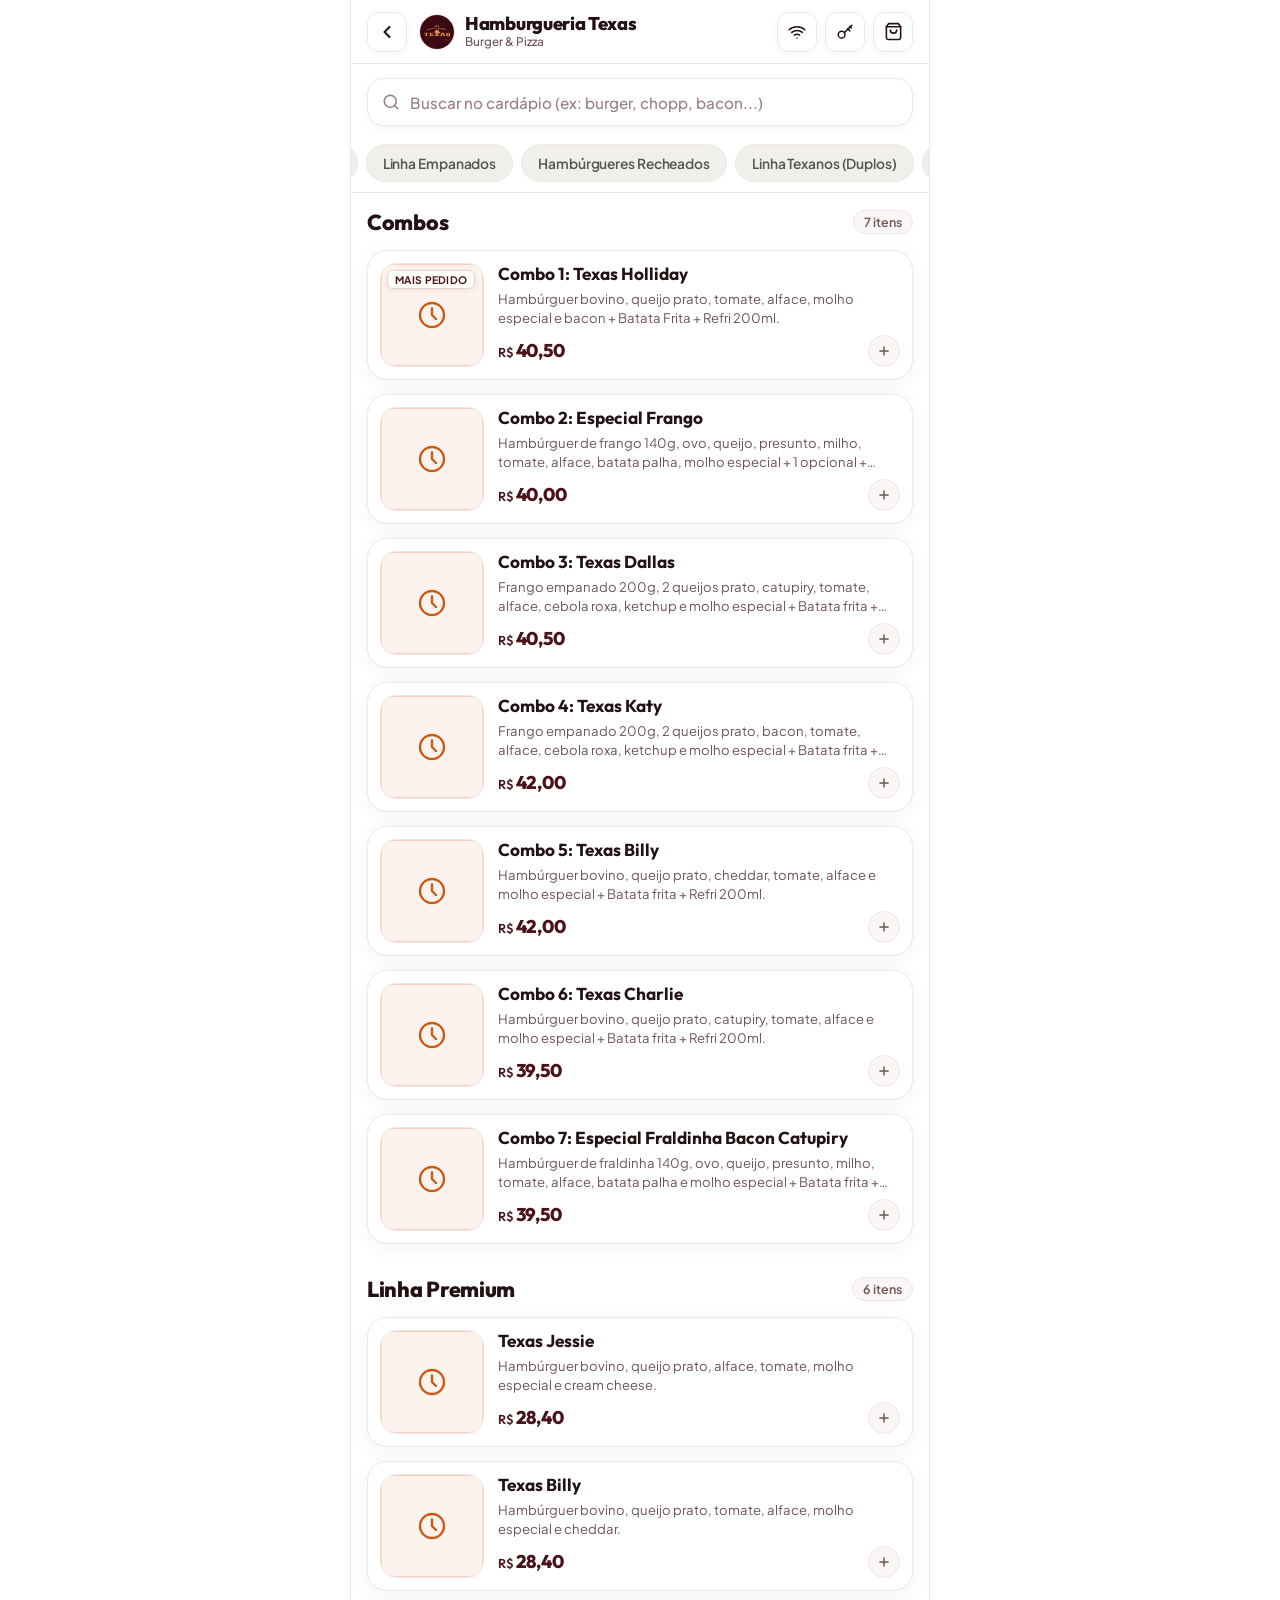
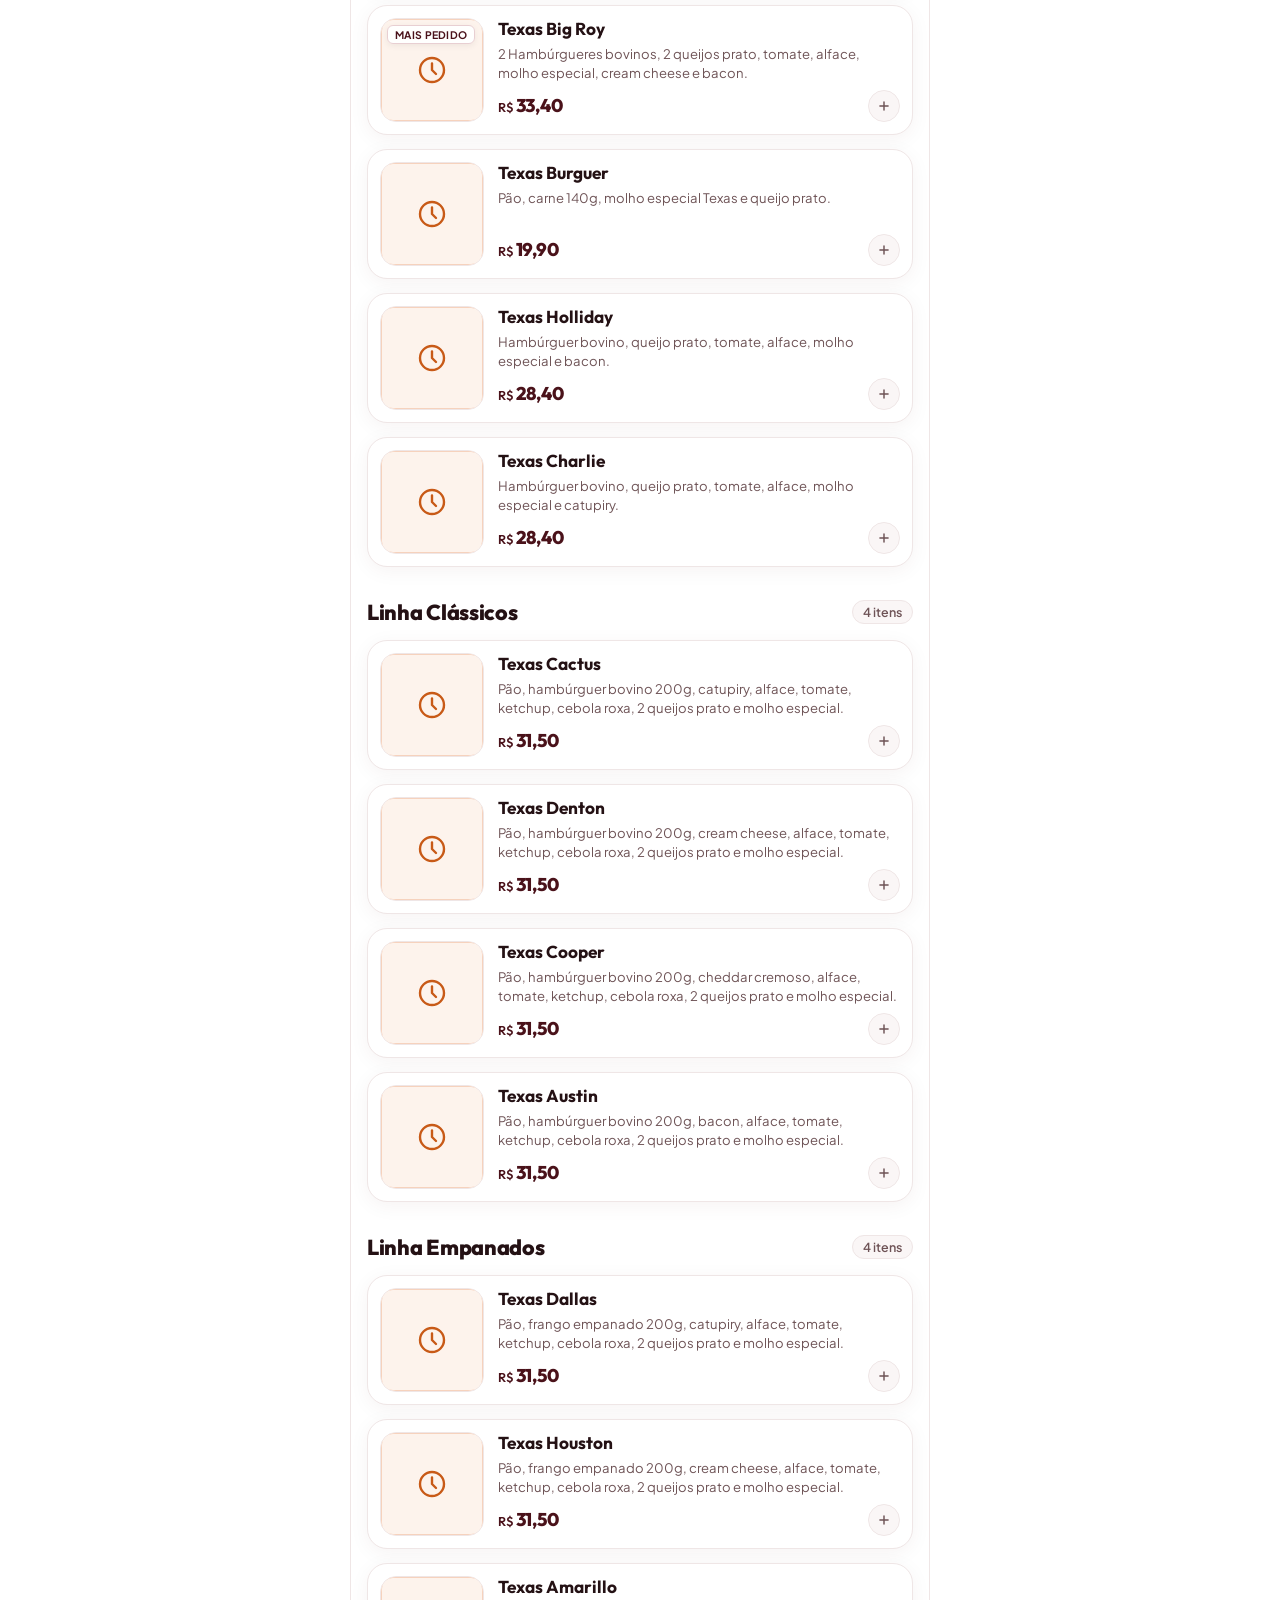
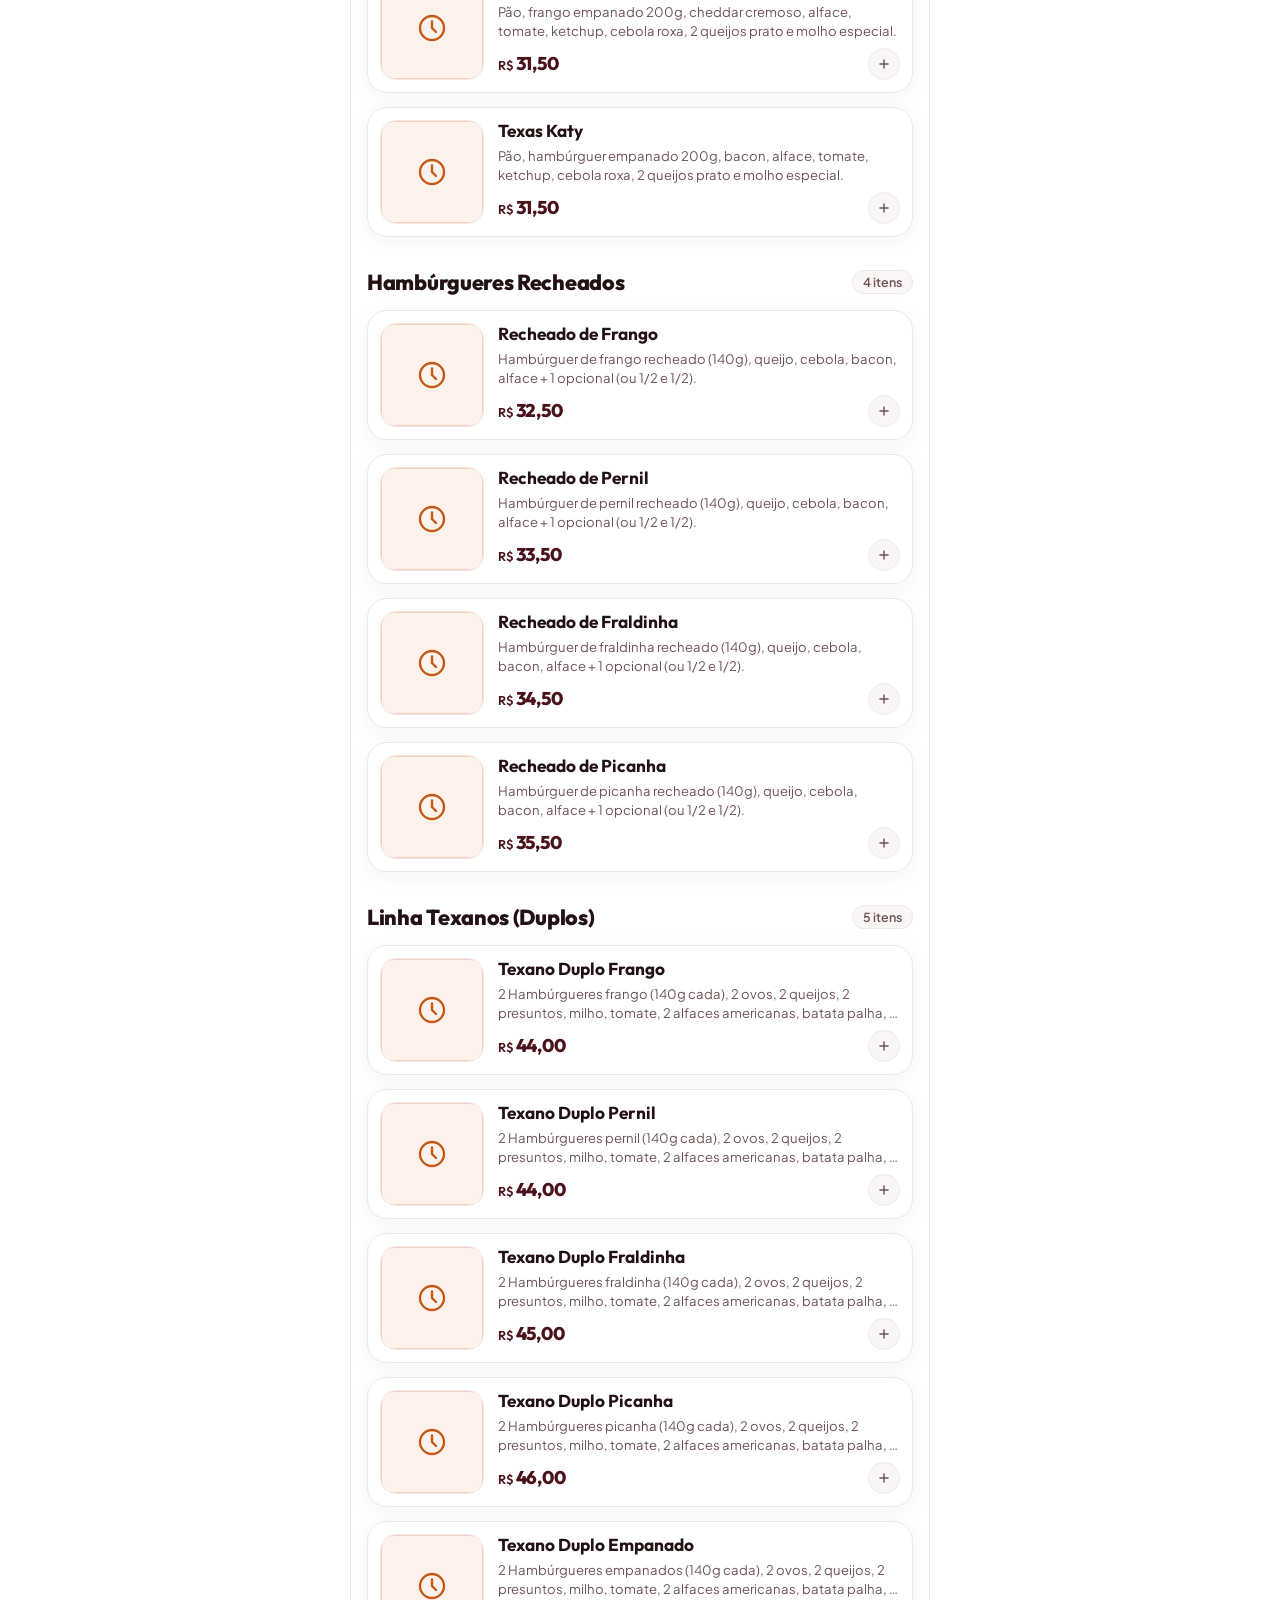
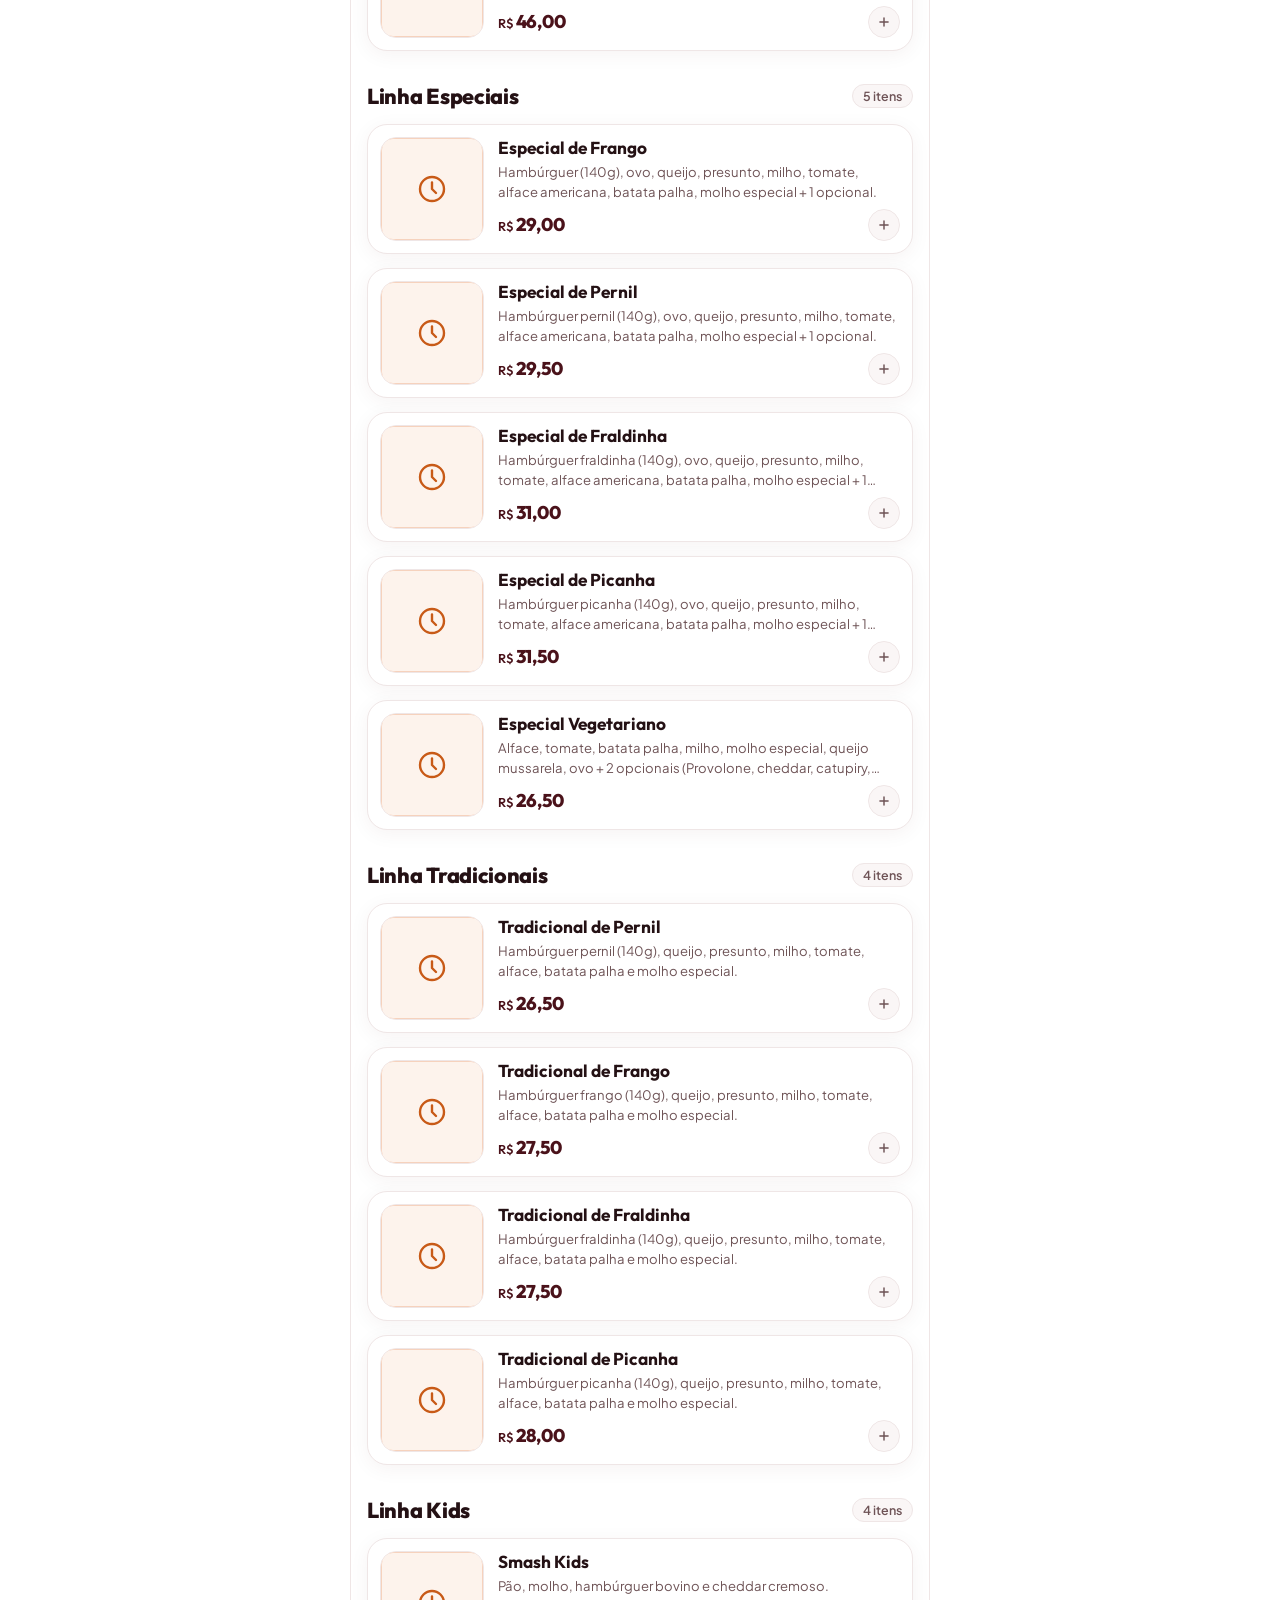
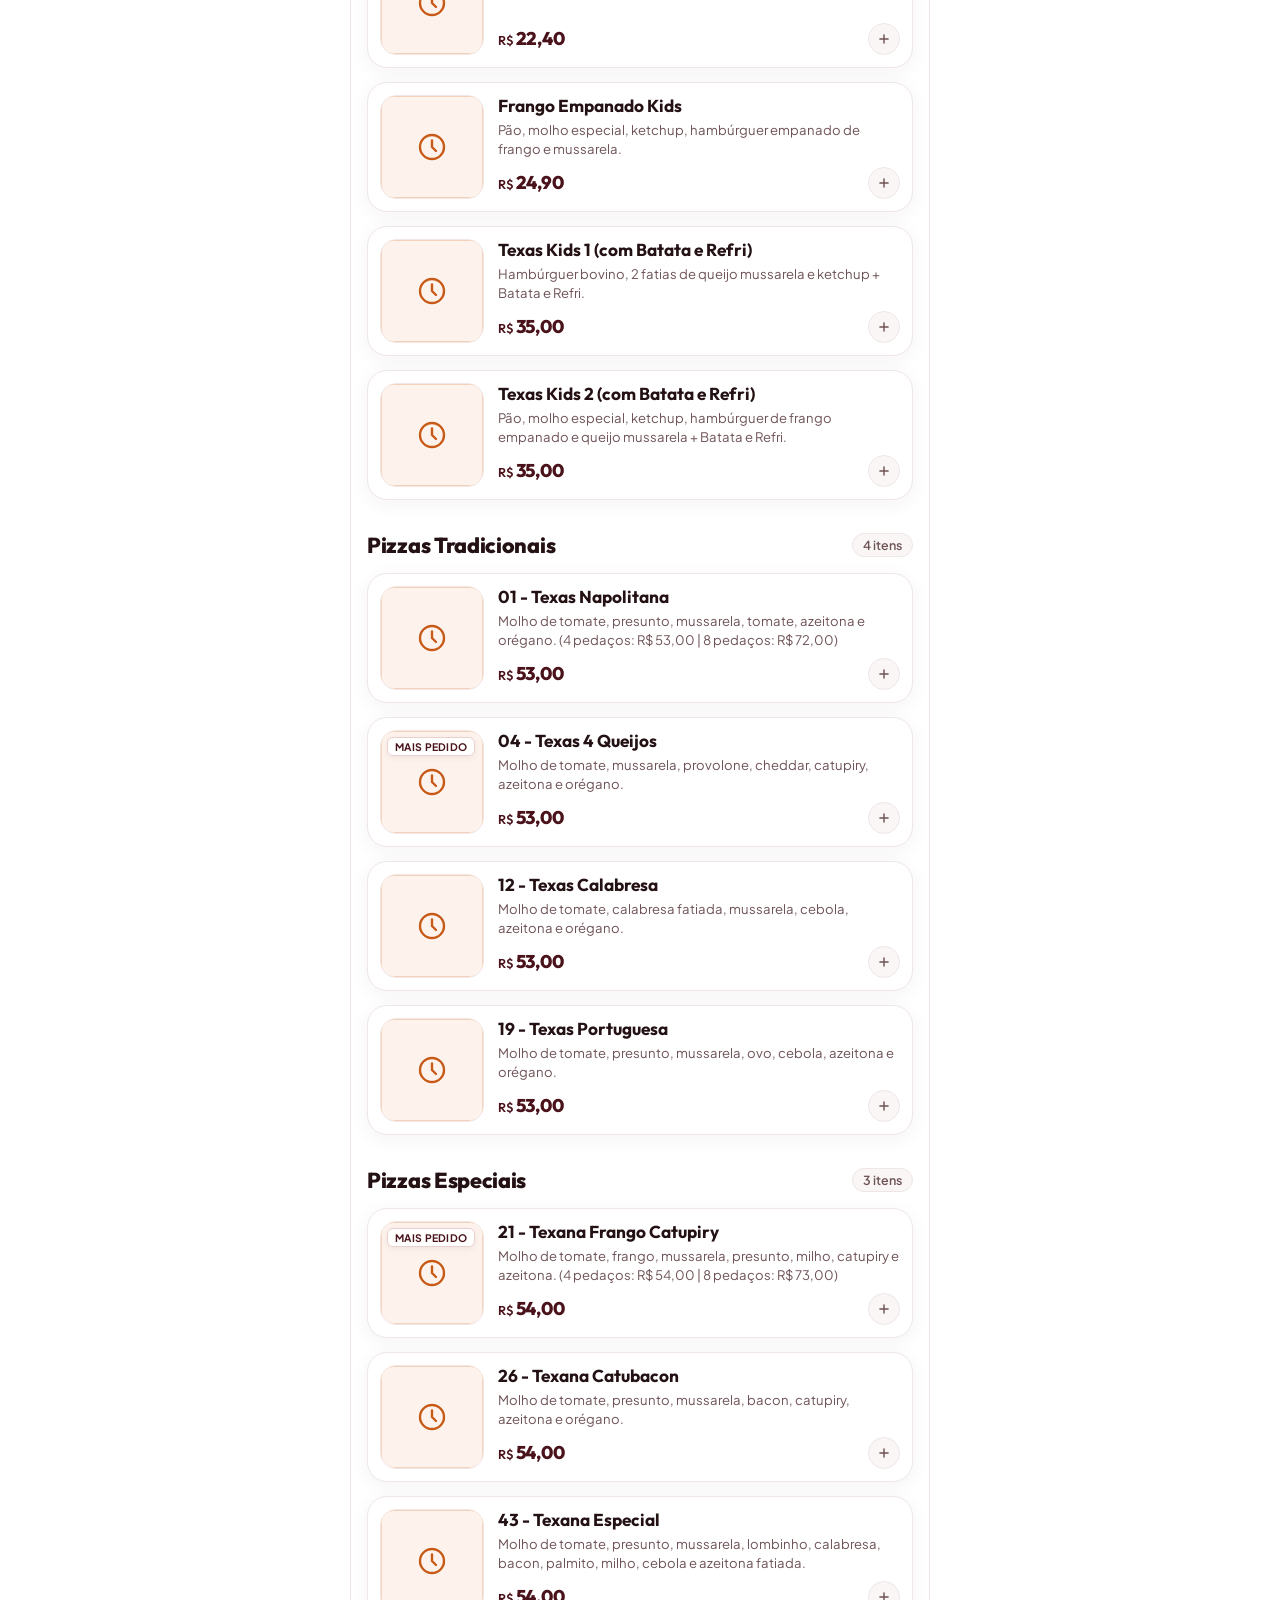
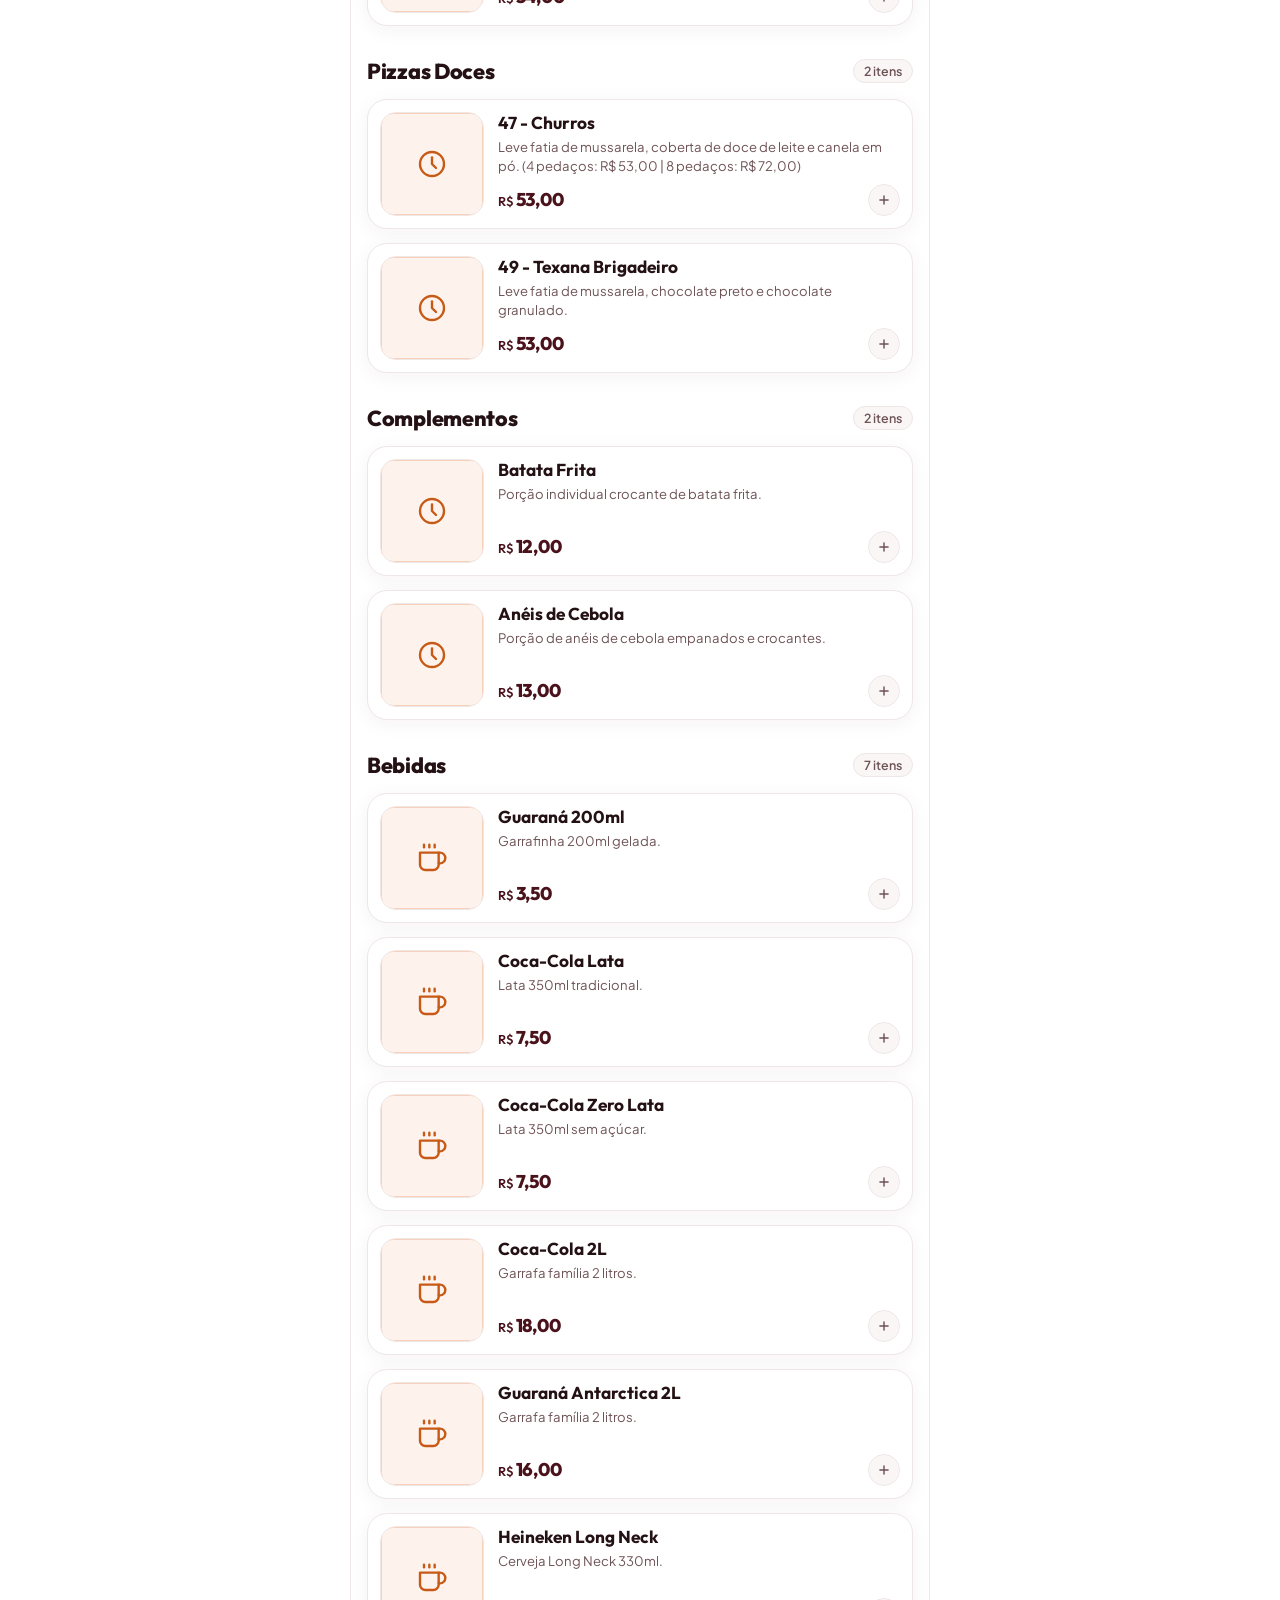
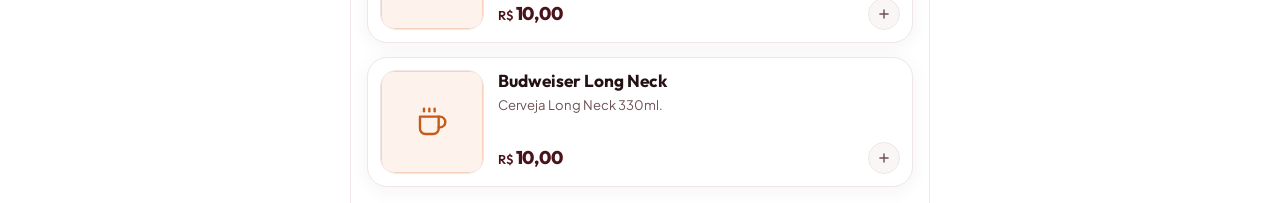
==== commit ca4be7f9: "feat: implementacao completa cardapio Texas, upload de fotos, persistencia wifi e supabase" ====
--- a/cardapio.html
+++ b/cardapio.html
@@ -19,13 +19,13 @@
   <meta property="og:locale" content="pt_BR">
   <meta property="og:site_name" content="O Sobrado">
 
-  <title>Cardápio Digital — O Sobrado</title>
+  <title>Hamburgueria Texas - Cardápio Digital</title>
 
   <!-- Favicon -->
-  <link rel="icon" type="image/jpeg" href="assets/images/Logo_Sobrado.jpg">
+  <link rel="icon" type="image/jpeg" href="assets/images/logo.jpg">
 
   <!-- Estilos da Aplicação -->
-  <link rel="stylesheet" href="assets/css/styles.css?v=2.7">
+  <link rel="stylesheet" href="assets/css/styles.css?v=2.8">
 </head>
 
 <body>
@@ -35,12 +35,19 @@
     <!-- Barra Superior Fixa do ADM (Visível quando autenticado) -->
     <aside class="admin-top-bar" id="adminTopBar" style="display: none;" aria-label="Painel Administrativo">
       <div class="admin-top-bar-inner">
-        <!-- Linha 1: Status "⚡ Painel ADM" à esquerda + "Sair do ADM" à direita -->
-        <div class="admin-top-bar-header-row">
-          <div class="admin-top-bar-badge">
-            <span class="admin-pulse-dot" aria-hidden="true"></span>
-            <span class="admin-top-bar-text">⚡ Painel ADM</span>
-          </div>
+        <div class="admin-top-bar-badge">
+          <span class="admin-pulse-dot" aria-hidden="true"></span>
+          <span class="admin-top-bar-text">⚡ Painel ADM</span>
+        </div>
+        <div class="admin-top-bar-actions">
+          <button type="button" class="btn-admin-bar btn-admin-bar-new btn-admin-action" id="btnAdminNewProduct" aria-label="Criar novo produto">
+            <svg width="13" height="13" viewBox="0 0 24 24" fill="none" stroke="currentColor" stroke-width="2.5"
+              stroke-linecap="round" stroke-linejoin="round">
+              <line x1="12" y1="5" x2="12" y2="19"></line>
+              <line x1="5" y1="12" x2="19" y2="12"></line>
+            </svg>
+            <span>+ Novo Produto</span>
+          </button>
           <button type="button" class="btn-admin-bar btn-admin-bar-logout btn-admin-action" id="btnAdminLogout" title="Sair do modo administrador" aria-label="Sair do modo administrador">
             <svg width="13" height="13" viewBox="0 0 24 24" fill="none" stroke="currentColor" stroke-width="2"
               stroke-linecap="round" stroke-linejoin="round">
@@ -51,27 +58,6 @@
             <span>Sair do ADM</span>
           </button>
         </div>
-
-        <!-- Linha 2: "Sincronizar Base" + "+ Novo Produto" -->
-        <div class="admin-top-bar-actions admin-bar-actions">
-          <button type="button" class="btn-admin-bar btn-admin-bar-sync btn-admin-action" id="btnAdminSyncSupabase" title="Sincronizar cardápio base para o banco Supabase" aria-label="Sincronizar cardápio base para o Supabase">
-            <svg width="13" height="13" viewBox="0 0 24 24" fill="none" stroke="currentColor" stroke-width="2.2" stroke-linecap="round" stroke-linejoin="round">
-              <path d="M21 12a9 9 0 0 0-9-9 9.75 9.75 0 0 0-6.74 2.74L3 8"></path>
-              <path d="M3 3v5h5"></path>
-              <path d="M3 12a9 9 0 0 0 9 9 9.75 9.75 0 0 0 6.74-2.74L21 16"></path>
-              <path d="M16 21h5v-5"></path>
-            </svg>
-            <span>Sincronizar Base</span>
-          </button>
-          <button type="button" class="btn-admin-bar btn-admin-bar-new btn-admin-action" id="btnAdminNewProduct" aria-label="Criar novo produto">
-            <svg width="13" height="13" viewBox="0 0 24 24" fill="none" stroke="currentColor" stroke-width="2.5"
-              stroke-linecap="round" stroke-linejoin="round">
-              <line x1="12" y1="5" x2="12" y2="19"></line>
-              <line x1="5" y1="12" x2="19" y2="12"></line>
-            </svg>
-            <span>+ Novo Produto</span>
-          </button>
-        </div>
       </div>
     </aside>
 
@@ -88,11 +74,11 @@
 
         <!-- Marca e Título -->
         <div class="header-brand">
-          <img src="assets/images/Logo_Sobrado.jpg" alt="Logo Sobrado" class="header-logo-mini" width="34"
+          <img src="assets/images/logo.jpg" alt="Logo Hamburgueria Texas" class="header-logo-mini" width="34"
             height="34" />
           <div class="header-title-box">
-            <span class="header-title">Sobrado</span>
-            <span class="header-desc">Burger & Bar</span>
+            <span class="header-title">Hamburgueria Texas</span>
+            <span class="header-desc">Burger & Pizza</span>
           </div>
         </div>
       </div>
@@ -309,18 +295,18 @@
           </svg>
         </div>
 
-        <h2 class="wifi-modal-title" id="wifiModalTitle">Wi-Fi d'O Sobrado</h2>
+        <h2 class="wifi-modal-title" id="wifiModalTitle">Wi-Fi Hamburgueria Texas</h2>
         <p class="wifi-modal-desc">Conecte-se gratuitamente à nossa rede exclusiva para clientes.</p>
 
         <!-- Visualização Padrão das Credenciais -->
         <div class="wifi-info-card" id="wifiDisplayView">
           <div class="wifi-row">
             <span class="wifi-row-label">Nome da Rede (SSID)</span>
-            <span class="wifi-row-value wifi-ssid-value" id="wifiModalSsidVal">O Sobrado - Clientes</span>
+            <span class="wifi-row-value wifi-ssid-value" id="wifiModalSsidVal"><span id="wifiSsidText">--</span></span>
           </div>
           <div class="wifi-row">
             <span class="wifi-row-label">Senha de Acesso</span>
-            <span class="wifi-row-value wifi-password-value" id="wifiModalPasswordVal">sobradoburger</span>
+            <span class="wifi-row-value wifi-password-value" id="wifiModalPasswordVal"><span id="wifiPasswordText">--</span></span>
           </div>
         </div>
 
@@ -328,11 +314,11 @@
         <div class="wifi-edit-form" id="wifiEditForm" style="display: none;">
           <div class="wifi-edit-field">
             <label class="wifi-edit-label" for="wifiEditSsidInput">Nome da Rede (SSID)</label>
-            <input type="text" class="wifi-edit-input" id="wifiEditSsidInput" placeholder="Ex: O Sobrado - Clientes" autocomplete="off" />
+            <input type="text" class="wifi-edit-input" id="wifiEditSsidInput" placeholder="Ex: Texas - Clientes" autocomplete="off" />
           </div>
           <div class="wifi-edit-field">
             <label class="wifi-edit-label" for="wifiEditPasswordInput">Senha de Acesso</label>
-            <input type="text" class="wifi-edit-input" id="wifiEditPasswordInput" placeholder="Ex: sobradoburger" autocomplete="off" />
+            <input type="text" class="wifi-edit-input" id="wifiEditPasswordInput" placeholder="Ex: texashamburgueria" autocomplete="off" />
           </div>
           <div class="wifi-edit-actions">
             <button type="button" class="btn-wifi-edit-cancel" id="btnCancelWifiEdit">Cancelar</button>
@@ -506,17 +492,20 @@
             />
           </div>
 
-          <!-- Imagem (Caminho ou URL) -->
+          <!-- Foto do Produto -->
           <div class="admin-form-group">
-            <label for="adminProdImage" class="admin-form-label">
-              Caminho / URL da Imagem
-            </label>
-            <input 
-              type="text" 
-              id="adminProdImage" 
-              class="admin-form-input" 
-              placeholder="Ex: assets/images/products/plt.png ou https://..." 
-            />
+            <label class="admin-form-label">Foto do Produto</label>
+            <div class="admin-upload-container">
+              <input type="file" id="adminProdFileInput" accept="image/*" style="display: none;">
+              <input type="hidden" id="adminProdImageUrl" value="">
+              <button type="button" class="btn-admin-choose-file" id="btnAdminChooseFile" onclick="document.getElementById('adminProdFileInput').click()">
+                <span>📷</span> <span id="btnAdminChooseFileText">Escolher foto do dispositivo</span>
+              </button>
+              <div id="adminImagePreviewContainer" class="admin-image-preview-container" style="display: none; margin-top: 8px;">
+                <img id="adminImagePreview" src="" alt="Prévia" style="width: 72px; height: 72px; object-fit: cover; border-radius: 8px; border: 1px solid var(--border-subtle);">
+                <button type="button" id="btnAdminRemoveImage" style="background: none; border: none; color: #DC2626; font-size: 0.8rem; cursor: pointer; margin-left: 8px;">Remover foto</button>
+              </div>
+            </div>
           </div>
 
           <!-- Opções e Checkboxes -->
@@ -632,9 +621,9 @@
   </div>
 
   <!-- Scripts -->
-  <script src="assets/js/products.js?v=2.7"></script>
-  <script src="assets/js/supabase.js?v=2.7"></script>
-  <script src="assets/js/app.js?v=2.7"></script>
+  <script src="assets/js/products.js?v=2.8"></script>
+  <script src="assets/js/supabase.js?v=2.8"></script>
+  <script src="assets/js/app.js?v=2.8"></script>
 </body>
 
 </html>
--- a/assets/css/styles.css
+++ b/assets/css/styles.css
@@ -1,51 +1,51 @@
 /* =====================================================================
-   O SOBRADO — CARDÁPIO DIGITAL & HUB NFC
+   TEXAS — CARDÁPIO DIGITAL & HUB NFC
    Design System Light Theme: Leve, Limpo, Sofisticado e Minimalista
    ===================================================================== */
 
 @import url('https://fonts.googleapis.com/css2?family=Outfit:wght@400;500;600;700;800&family=Plus+Jakarta+Sans:wght@400;500;600;700&display=swap');
 
 :root {
-  /* 1. Paleta de Superfícies (Light Gastronômico & Aconchegante) */
-  --bg-main: #FAF9F5;             /* Creme/off-white suave, acolhedor e leve */
-  --bg-main-alt: #F4F1EA;         /* Variação sutil para seções de destaque */
-  --bg-card: #FFFFFF;             /* Branco puro para cartões e links */
-  --bg-card-hover: #FCFBFA;       /* Micro-hover suave */
-  --bg-input: #FFFFFF;            /* Fundo dos campos de entrada */
-  --bg-chip: #F2EFEB;             /* Chips inativos e badges secundários */
-  --bg-chip-hover: #E9E5DE;       /* Hover de chips */
-  --bg-glass: rgba(250, 249, 245, 0.92); /* Vidro fosco claro no topo */
-
-  /* 2. Cores de Destaque Gastronômico (Terracota & Âmbar Queimado) */
-  --brand-terracotta: #C85A17;     /* Tom terracota/brasa nobre */
-  --brand-terracotta-hover: #B44E11; /* Estado ativo/hover */
-  --brand-terracotta-light: #FDF3EC; /* Fundo suave para ícones e tags */
-  --brand-terracotta-border: #F6D2BD;/* Borda delicada de destaque */
-  --brand-amber: #D97706;          /* Âmbar complementar */
-
-  /* 3. Selo de Mesa e Status (Verde Musgo / Sálvia Acolhedor) */
-  --status-table-bg: #EAF6EE;      /* Fundo da cápsula da mesa */
-  --status-table-border: #C6E7D2;  /* Borda sutil da cápsula */
-  --status-table-text: #237841;    /* Verde elegante e legível */
-  --status-table-dot: #2E9B54;     /* Ponto pulsante */
+  /* 1. Paleta de Superfícies (Branco Minimalista & Limpo) */
+  --bg-main: #FFFFFF;             /* Fundo 100% branco e arejado */
+  --bg-main-alt: #FAF6F6;         /* Off-white com leve nuance vinho nobre */
+  --bg-card: #FFFFFF;             /* Cartões brancos para destaque limpo dos itens */
+  --bg-card-hover: #FDF9F9;       /* Micro-hover suave */
+  --bg-input: #FAF5F5;            /* Fundo suave para inputs */
+  --bg-chip: #F5EEEE;             /* Chips inativos com toque suave de vinho */
+  --bg-chip-hover: #ECE2E2;       /* Hover dos chips */
+  --bg-glass: rgba(255, 255, 255, 0.94); /* Vidro fosco translúcido no topo */
+
+  /* 2. Cores da Marca — Hamburgueria Texas (Vinho Rústico Protagonista) */
+  --brand-terracotta: #4A121A;        /* Tom vinho/bordô encorpado como cor principal de ação */
+  --brand-terracotta-hover: #380C13;  /* Vinho mais escuro e imponente para hover/clique */
+  --brand-terracotta-light: #F7EBEB;  /* Fundo sutil avermelhado para ícones e tags */
+  --brand-terracotta-border: #E8CFD2; /* Borda delicada com tom de vinho suave */
+  --brand-amber: #E89D35;             /* Mostarda/ouro texano para selos e estrelas */
+
+  /* 3. Selo de Mesa e Status (Verde Sálvia) */
+  --status-table-bg: #EAF6EE;
+  --status-table-border: #C6E7D2;
+  --status-table-text: #237841;
+  --status-table-dot: #2E9B54;
 
   /* 4. Tipografia & Hierarquia de Contraste */
-  --text-primary: #1F1E1C;         /* Preto suave / grafite escuro */
-  --text-heading: #2D2B28;         /* Títulos e destaques estruturais */
-  --text-secondary: #6E6B65;       /* Descrições e ingredientes */
-  --text-dim: #9E9B94;             /* Elementos discretos e placeholders */
-  --text-white: #FFFFFF;           /* Texto sobre botões terracota */
-
-  /* 5. Bordas e Sombras Suaves (Sem peso preto) */
-  --border-subtle: #EAE7E1;        /* Linha sutil padrão */
-  --border-divider: #F0ECE4;       /* Divisores internos */
-  --border-focus: #C85A17;         /* Foco de acessibilidade */
-
-  --shadow-sm: 0 2px 8px rgba(31, 30, 28, 0.03);
-  --shadow-card: 0 4px 20px rgba(31, 30, 28, 0.04);
-  --shadow-card-hover: 0 8px 26px rgba(31, 30, 28, 0.07);
-  --shadow-drawer: 0 -10px 40px rgba(31, 30, 28, 0.12);
-  --shadow-modal: 0 16px 40px rgba(31, 30, 28, 0.14);
+  --text-primary: #241114;          /* Marrom/vinho bem escuro de alto contraste */
+  --text-heading: #4A121A;          /* Vinho forte nos títulos, seções e categorias */
+  --text-secondary: #6E5356;        /* Ingredientes e descrições técnicas */
+  --text-dim: #997E81;              /* Placeholders e textos discretos */
+  --text-white: #FFFFFF;            /* Texto branco sobre botões vinho */
+
+  /* 5. Bordas e Sombras Suaves */
+  --border-subtle: #EFE6E6;         /* Linha sutil padrão */
+  --border-divider: #F6EEEE;        /* Divisores internos */
+  --border-focus: #4A121A;          /* Anel de foco no tom vinho da marca */
+
+  --shadow-sm: 0 2px 8px rgba(74, 18, 26, 0.04);
+  --shadow-card: 0 4px 20px rgba(74, 18, 26, 0.05);
+  --shadow-card-hover: 0 8px 26px rgba(74, 18, 26, 0.08);
+  --shadow-drawer: 0 -10px 40px rgba(74, 18, 26, 0.12);
+  --shadow-modal: 0 16px 40px rgba(74, 18, 26, 0.14);
 
   /* 6. Medidas e Geometria */
   --font-heading: 'Outfit', -apple-system, BlinkMacSystemFont, sans-serif;
@@ -2183,19 +2183,19 @@
 
 /* Ajustes de layout sticky quando em Modo ADM */
 body.admin-mode-active {
-  --admin-bar-height: 86px;
+  --admin-bar-height: 52px;
 }
 
 body.admin-mode-active .menu-header {
-  top: var(--admin-bar-height, 86px);
+  top: var(--admin-bar-height, 52px);
 }
 
 body.admin-mode-active .categories-bar-wrapper {
-  top: calc(var(--header-height) + var(--admin-bar-height, 86px));
+  top: calc(var(--header-height) + var(--admin-bar-height, 52px));
 }
 
 body.admin-mode-active .menu-section {
-  scroll-margin-top: calc(var(--header-height) + var(--category-bar-height) + var(--admin-bar-height, 86px) + 16px);
+  scroll-margin-top: calc(var(--header-height) + var(--category-bar-height) + var(--admin-bar-height, 52px) + 16px);
 }
 
 /* Barra Superior Fixa do ADM */
@@ -2228,19 +2228,11 @@
 
 .admin-top-bar-inner {
   display: flex;
-  flex-direction: column;
-  gap: 8px;
+  align-items: center;
+  justify-content: space-between;
+  gap: 10px;
   width: 100%;
   box-sizing: border-box;
-}
-
-/* Linha 1: Status "⚡ Painel ADM" à esquerda + "Sair do ADM" à direita */
-.admin-top-bar-header-row {
-  display: flex;
-  align-items: center;
-  justify-content: space-between;
-  width: 100%;
-  gap: 8px;
 }
 
 .admin-top-bar-badge {
@@ -2275,14 +2267,12 @@
   }
 }
 
-/* Linha 2: "Sincronizar Base" + "+ Novo Produto" */
+/* Ações da Barra do ADM */
 #adminTopBar .admin-bar-actions,
 .admin-top-bar-actions {
   display: flex;
-  flex-wrap: wrap;
-  gap: 6px;
-  justify-content: flex-end;
-  width: 100%;
+  align-items: center;
+  gap: 8px;
   box-sizing: border-box;
 }
 
@@ -2294,44 +2284,14 @@
   justify-content: center;
   gap: 6px;
   font-size: 0.78rem;
-  padding: 6px 10px;
-  min-height: 32px;
+  padding: 6px 12px;
+  min-height: 34px;
   border-radius: var(--radius-full);
   font-weight: 700;
   cursor: pointer;
   transition: all 0.15s ease;
   white-space: nowrap;
   box-sizing: border-box;
-}
-
-#adminTopBar .admin-bar-actions .btn-admin-bar,
-#adminTopBar .admin-bar-actions .btn-admin-action {
-  flex: 1 1 0;
-  min-width: 0;
-  text-align: center;
-}
-
-.btn-admin-bar-sync {
-  background-color: var(--brand-terracotta-light);
-  color: var(--brand-terracotta);
-  border: 1px solid var(--brand-terracotta-border);
-}
-
-.btn-admin-bar-sync:hover {
-  background-color: #F8E3D4;
-  border-color: var(--brand-terracotta);
-  transform: translateY(-1px);
-}
-
-.btn-admin-bar-sync:active {
-  transform: scale(0.96);
-}
-
-.btn-admin-bar-sync.loading,
-.btn-admin-bar-sync:disabled {
-  opacity: 0.7;
-  cursor: not-allowed;
-  pointer-events: none;
 }
 
 .btn-admin-bar-new {
@@ -2355,7 +2315,7 @@
   background-color: var(--bg-main-alt);
   color: var(--text-secondary);
   border: 1px solid var(--border-subtle);
-  padding: 5px 10px;
+  padding: 6px 10px;
   font-size: 0.76rem;
 }
 
@@ -2754,6 +2714,113 @@
 
 .admin-price-input {
   padding-left: 38px;
+}
+
+/* Upload e Pré-visualização de Foto do Produto */
+.admin-upload-container {
+  display: flex;
+  flex-direction: column;
+  gap: 8px;
+}
+
+.btn-admin-choose-file {
+  display: flex;
+  align-items: center;
+  justify-content: center;
+  gap: 10px;
+  width: 100%;
+  min-height: 50px;
+  padding: 12px 18px;
+  background-color: var(--bg-main-alt);
+  border: 1.5px dashed var(--brand-terracotta-border);
+  border-radius: var(--radius-md);
+  font-size: 0.88rem;
+  font-weight: 600;
+  color: var(--brand-terracotta);
+  cursor: pointer;
+  transition: all 0.2s cubic-bezier(0.16, 1, 0.3, 1);
+  user-select: none;
+  box-sizing: border-box;
+}
+
+.btn-admin-choose-file:hover {
+  background-color: var(--brand-terracotta-light);
+  border-color: var(--brand-terracotta);
+  border-style: solid;
+  transform: translateY(-1px);
+}
+
+.btn-admin-choose-file:active {
+  transform: scale(0.99);
+}
+
+.btn-choose-file-icon {
+  font-size: 1.1rem;
+  display: inline-flex;
+  align-items: center;
+}
+
+.admin-image-preview-container {
+  display: flex;
+  align-items: center;
+  gap: 12px;
+  background-color: #FFFFFF;
+  border: 1px solid var(--border-subtle);
+  border-radius: var(--radius-md);
+  padding: 10px 12px;
+  box-shadow: 0 2px 8px rgba(74, 18, 26, 0.04);
+  animation: adminPreviewFadeIn 0.2s ease;
+  box-sizing: border-box;
+}
+
+@keyframes adminPreviewFadeIn {
+  from {
+    opacity: 0;
+    transform: translateY(-4px);
+  }
+  to {
+    opacity: 1;
+    transform: translateY(0);
+  }
+}
+
+#adminImagePreview,
+.admin-image-preview-thumb {
+  width: 72px;
+  height: 72px;
+  border-radius: var(--radius-sm);
+  object-fit: cover;
+  border: 1px solid var(--border-subtle);
+  background-color: var(--bg-main-alt);
+  flex-shrink: 0;
+}
+
+#btnAdminRemoveImage,
+.btn-admin-remove-image {
+  display: inline-flex;
+  align-items: center;
+  gap: 5px;
+  padding: 6px 12px;
+  font-size: 0.8rem;
+  font-weight: 600;
+  background-color: #FEE2E2;
+  color: #DC2626;
+  border: 1px solid #FECACA;
+  border-radius: var(--radius-sm);
+  cursor: pointer;
+  transition: all 0.15s ease;
+  white-space: nowrap;
+}
+
+#btnAdminRemoveImage:hover,
+.btn-admin-remove-image:hover {
+  background-color: #FCA5A5;
+  color: #991B1B;
+}
+
+#btnAdminRemoveImage:active,
+.btn-admin-remove-image:active {
+  transform: scale(0.96);
 }
 
 .admin-checkboxes-box {
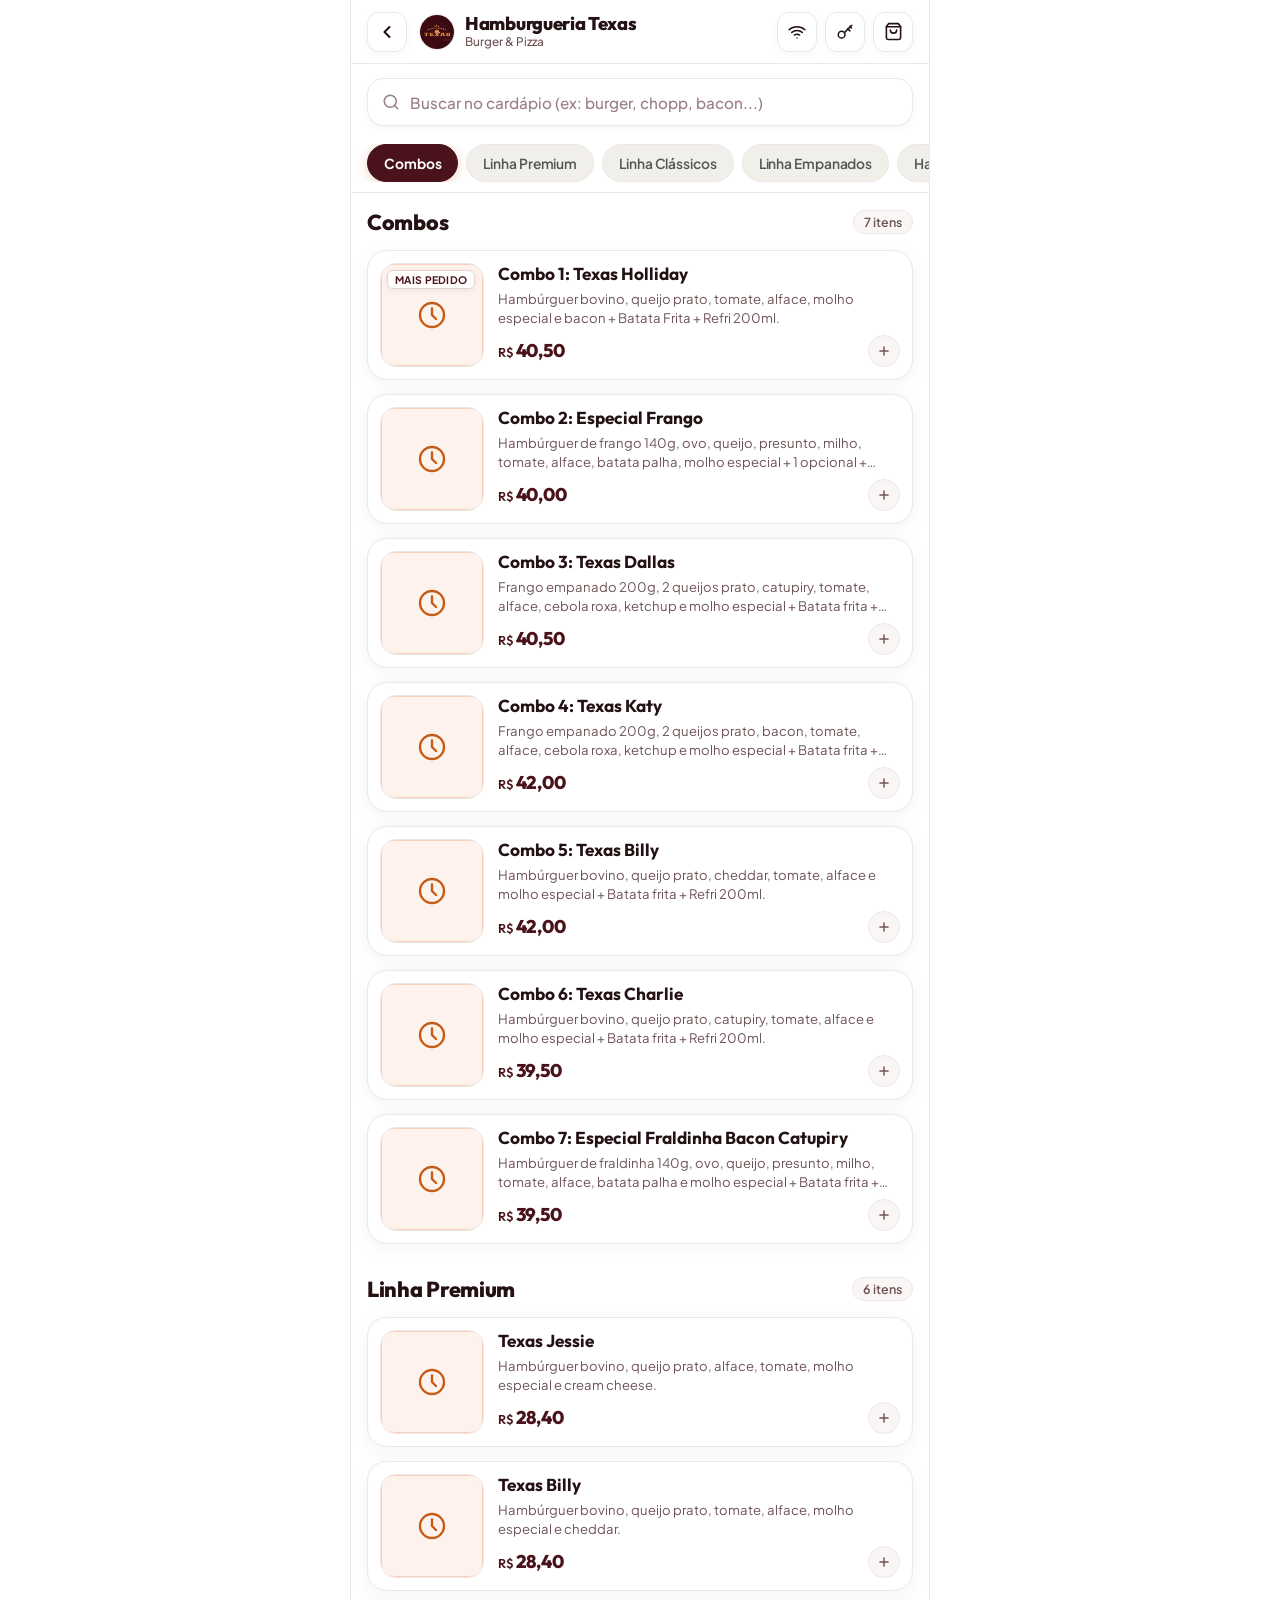
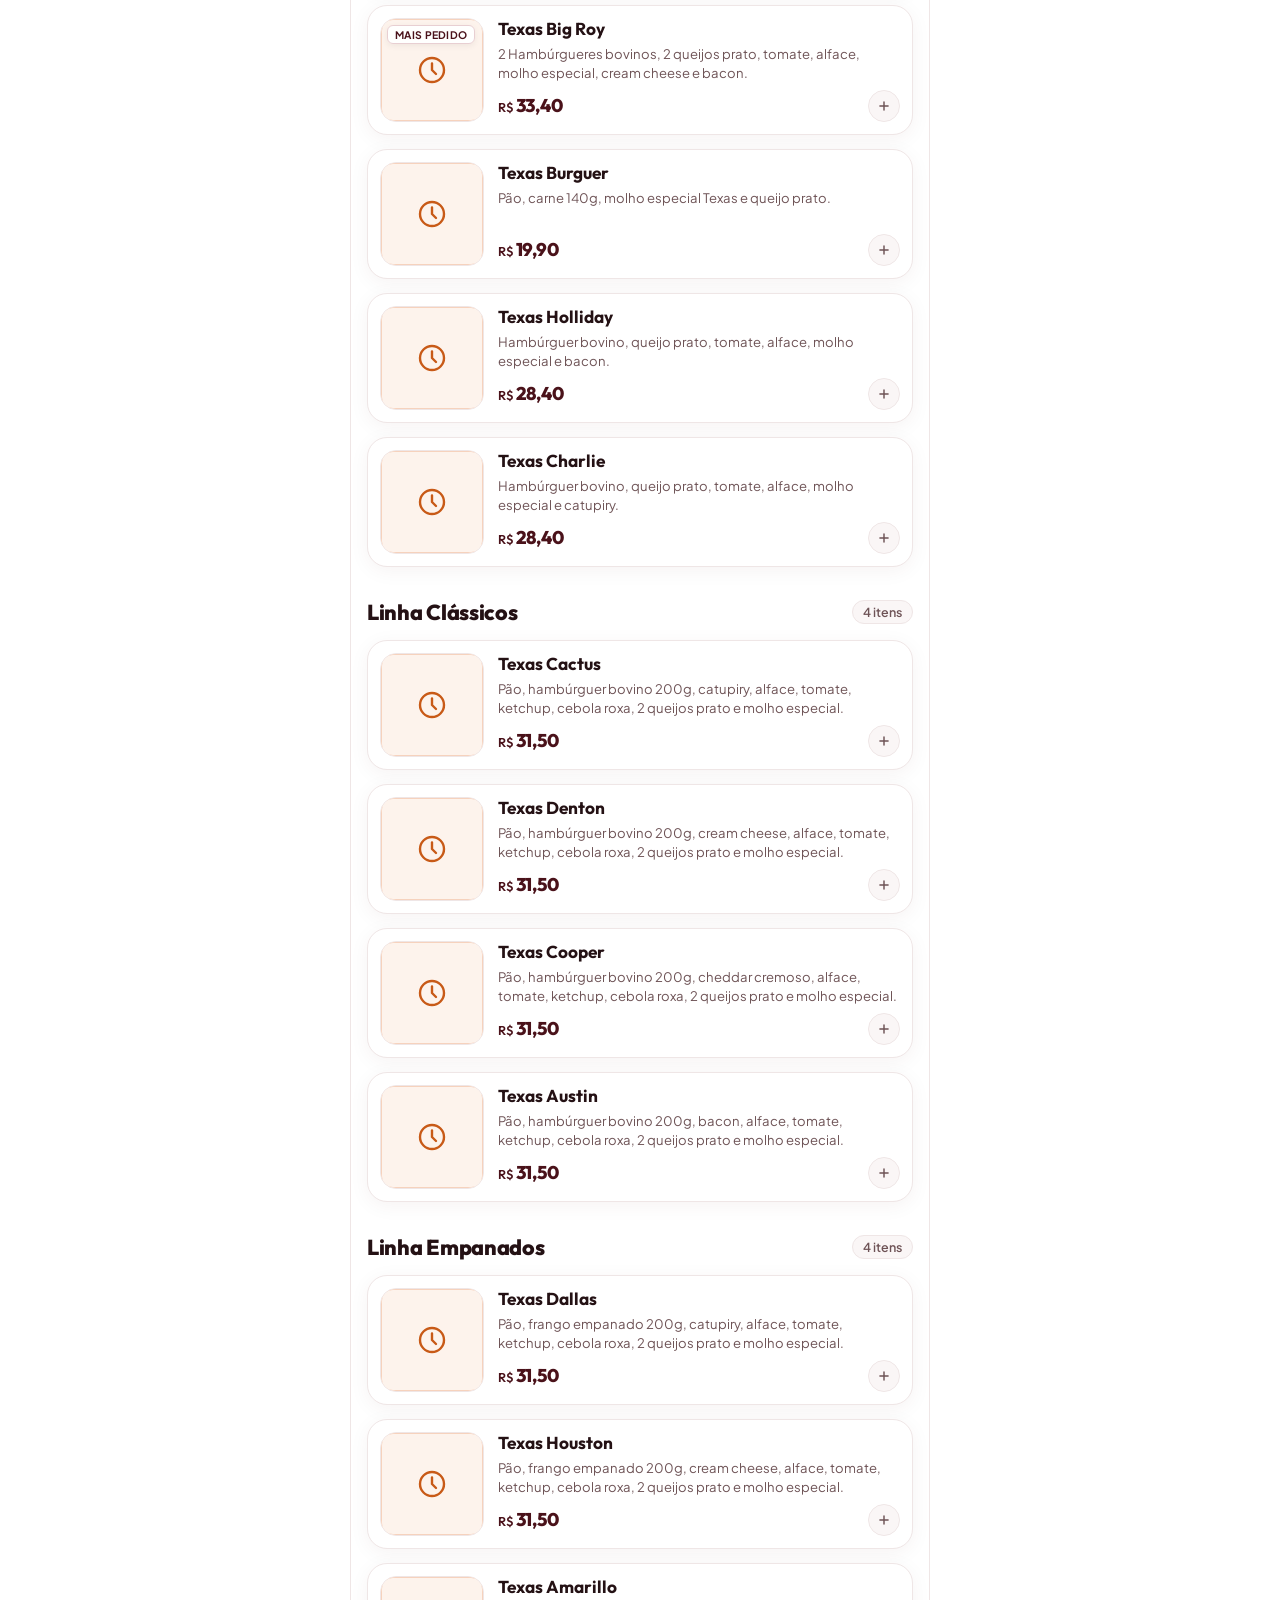
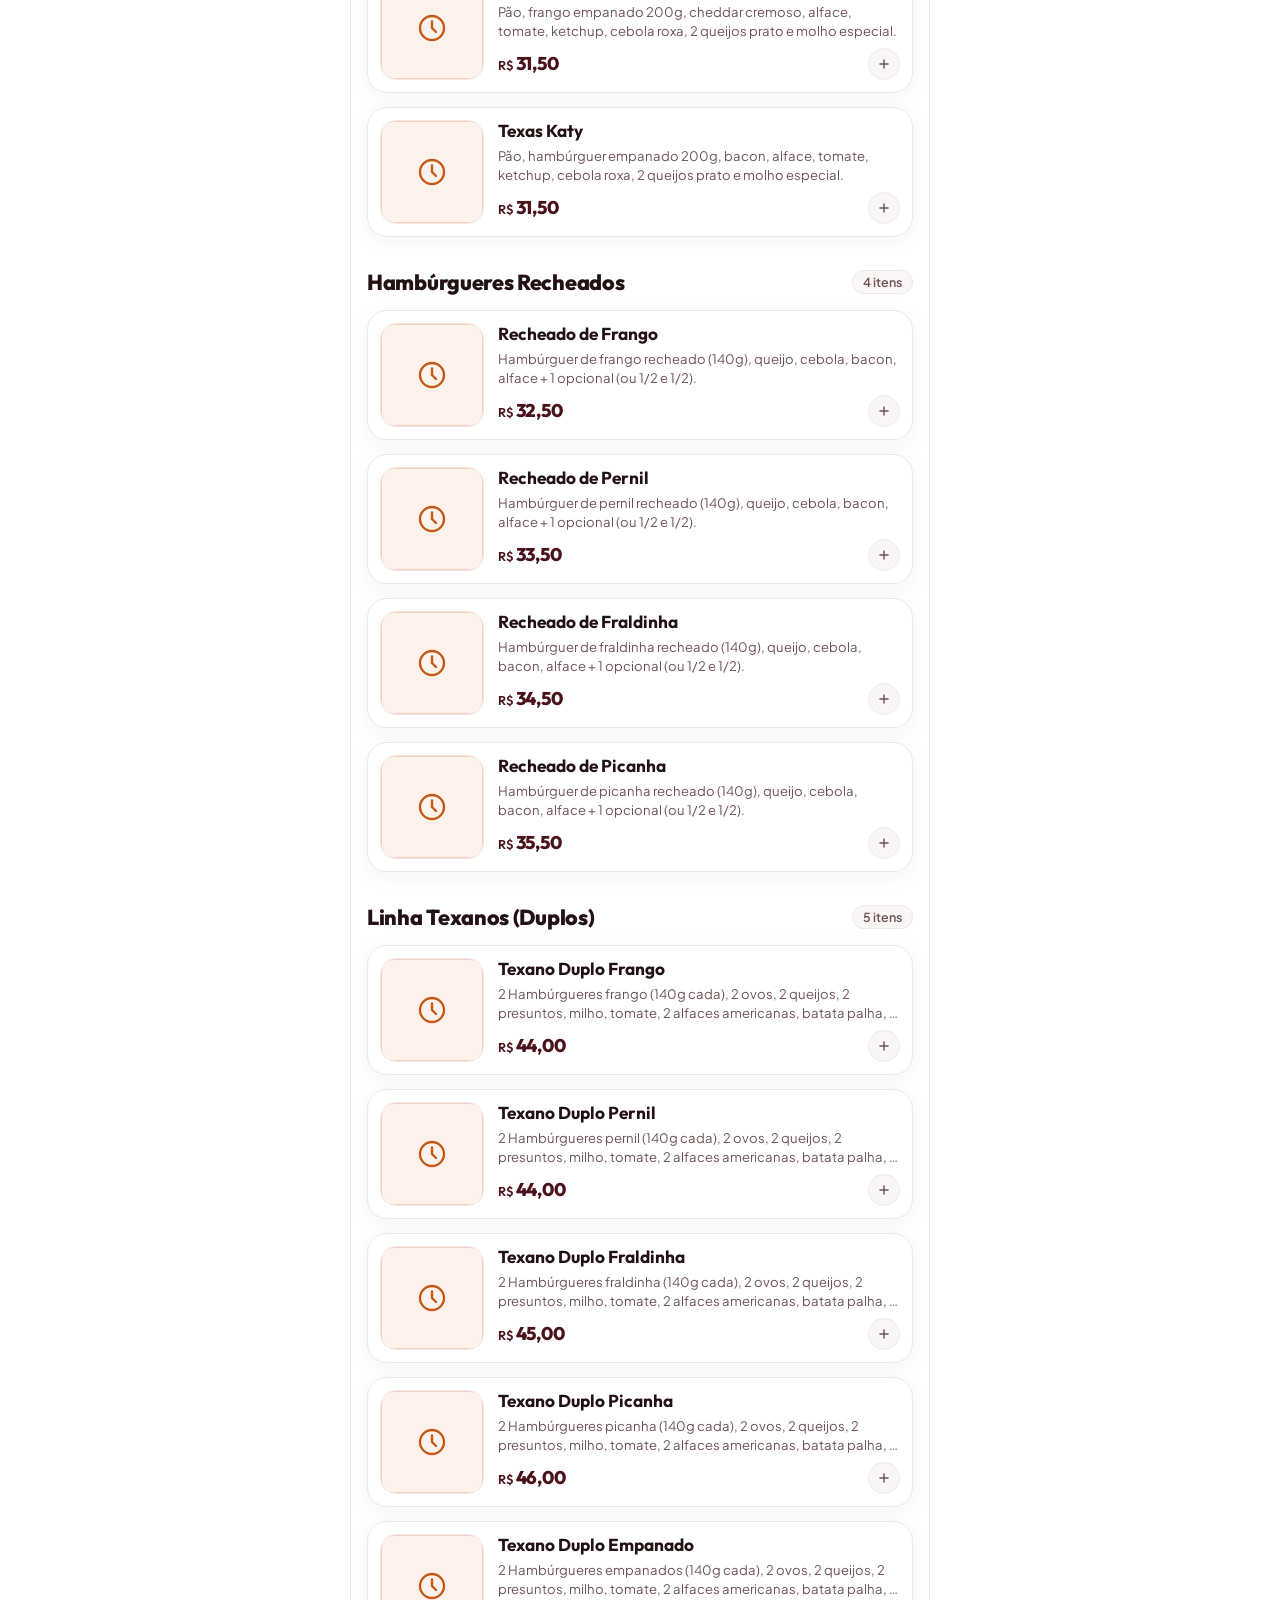
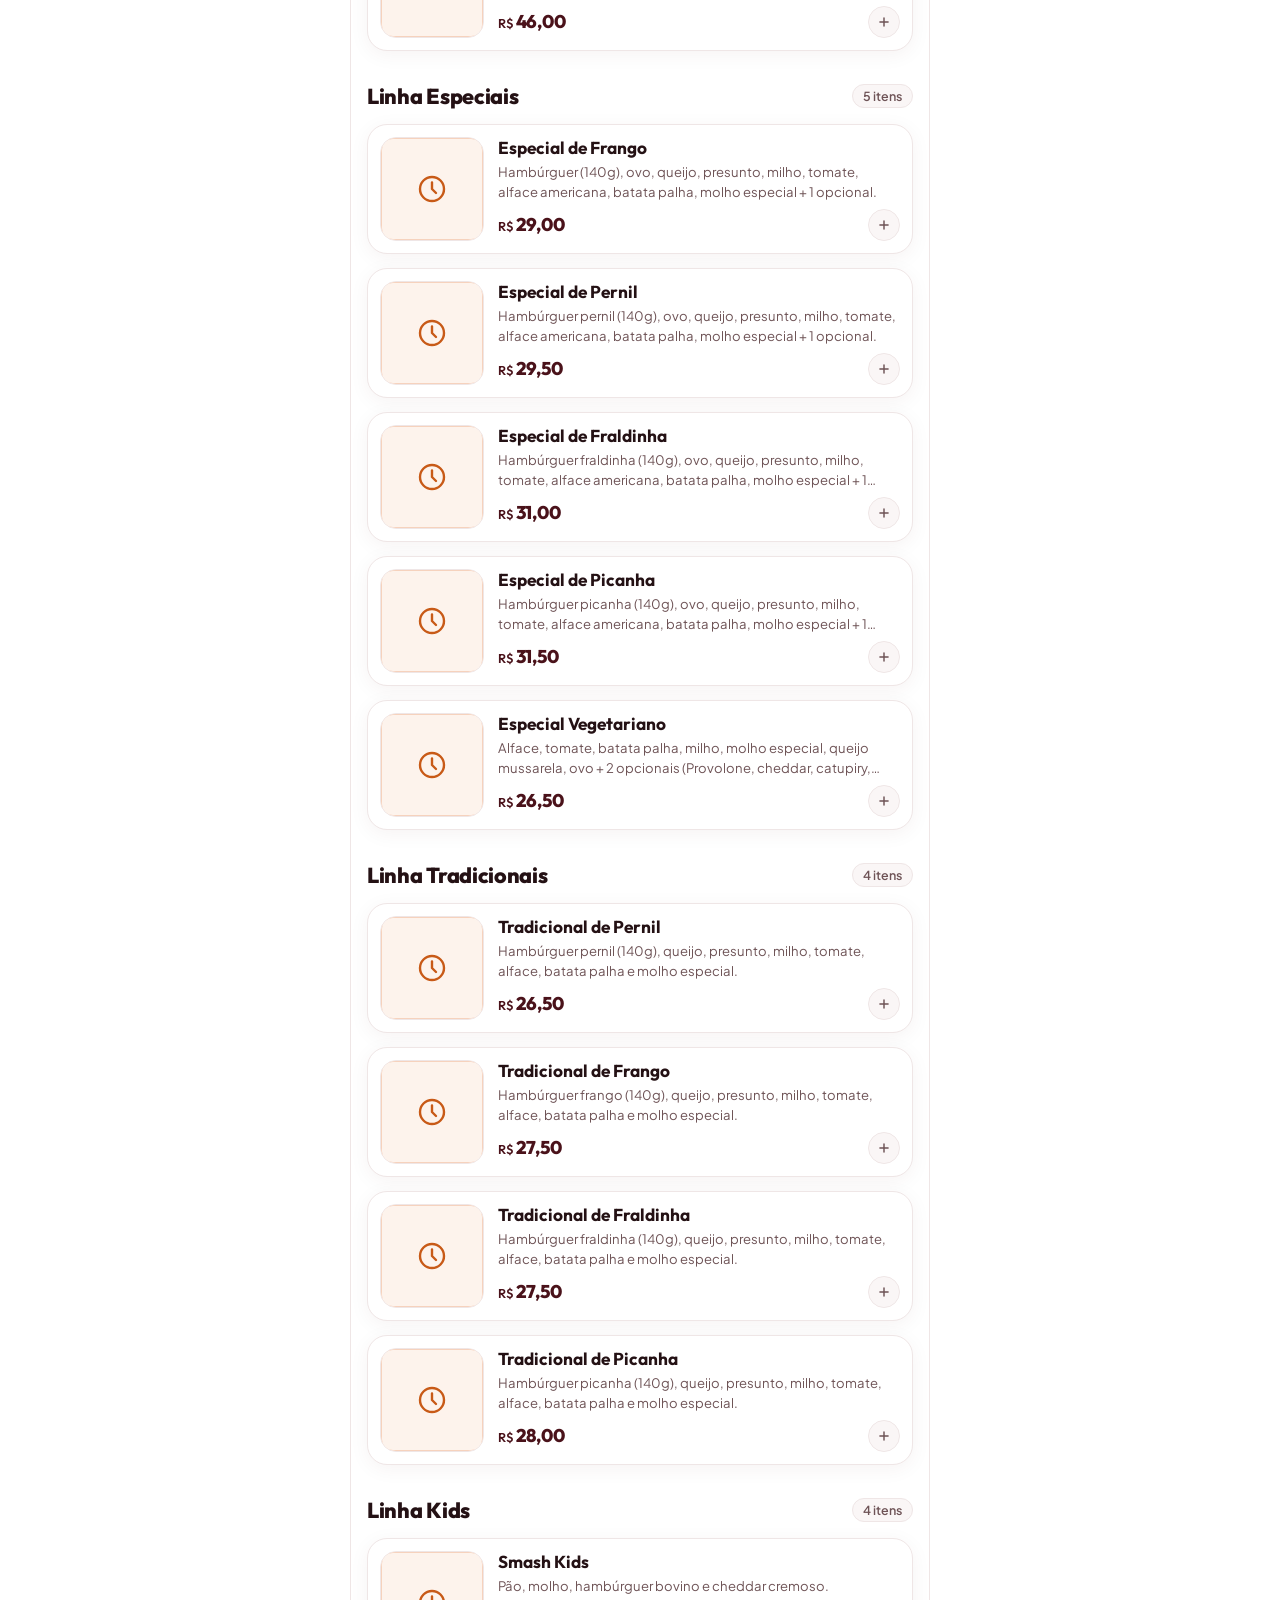
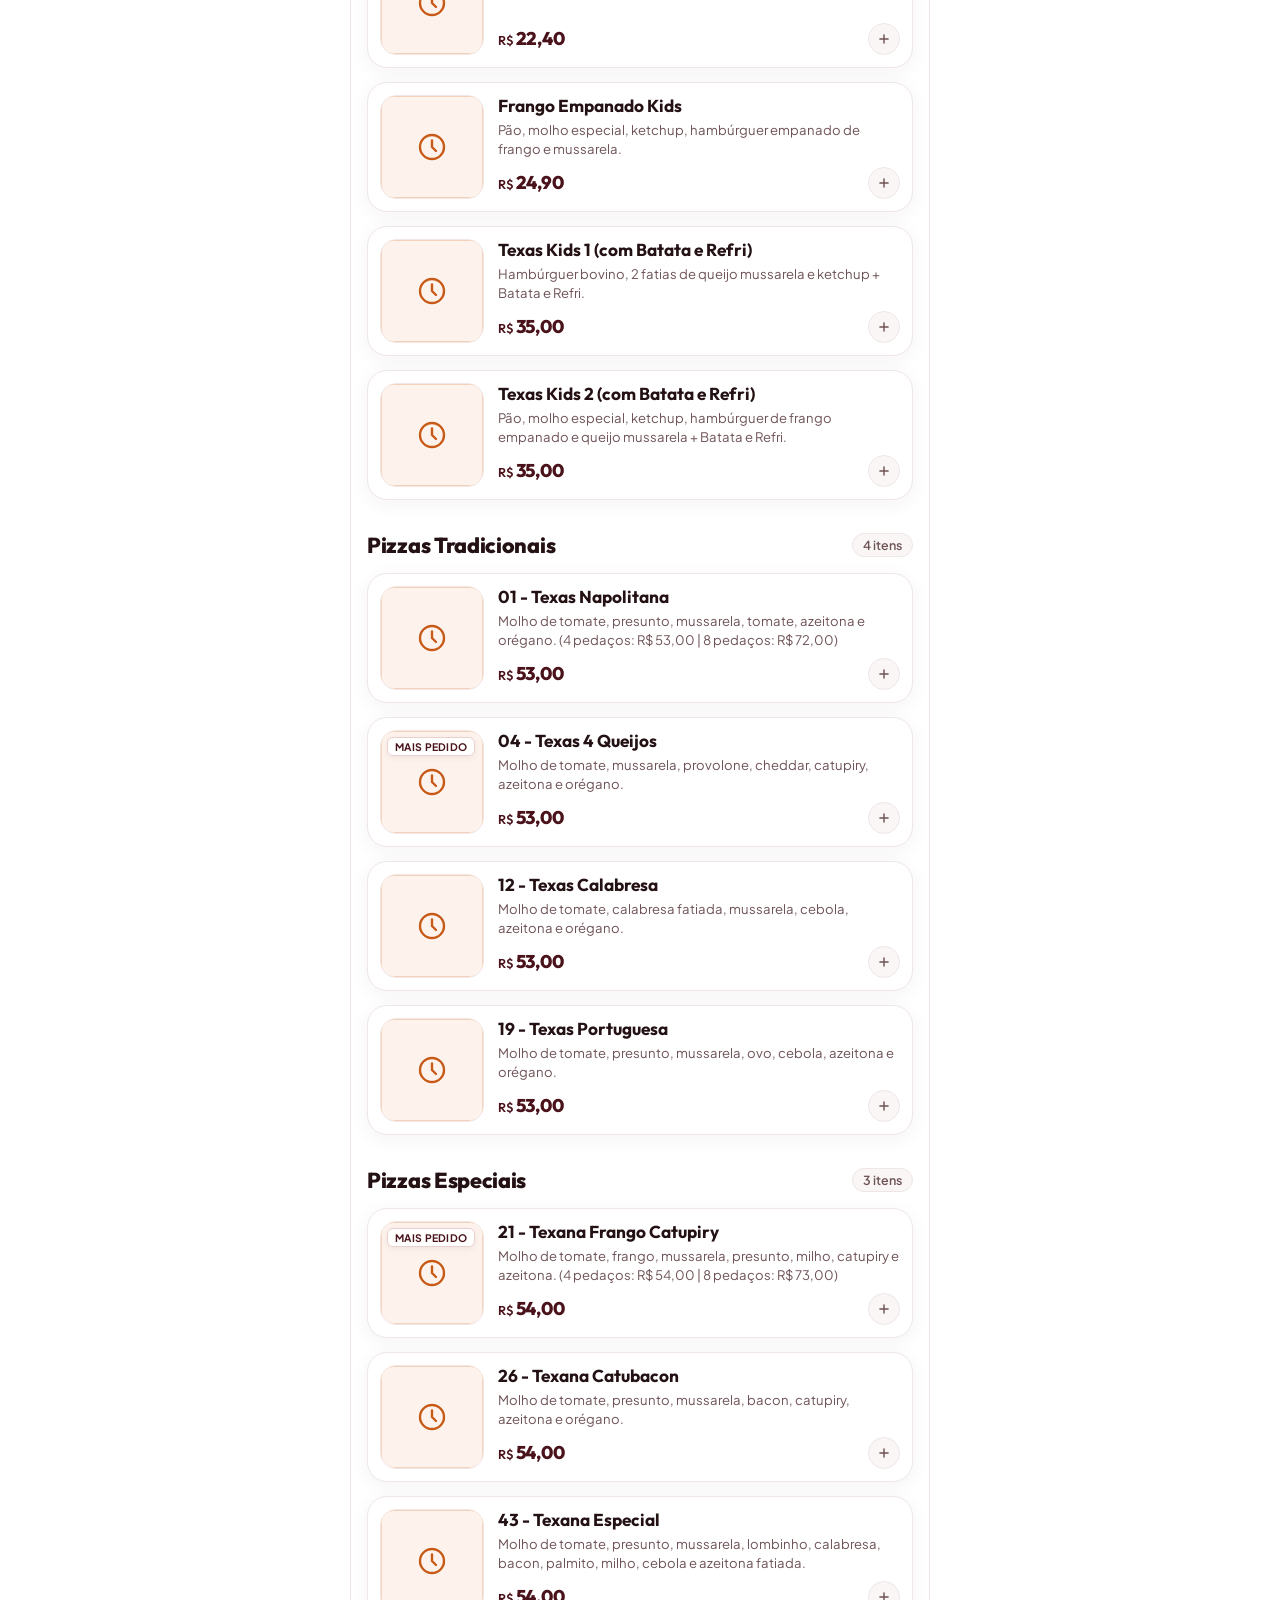
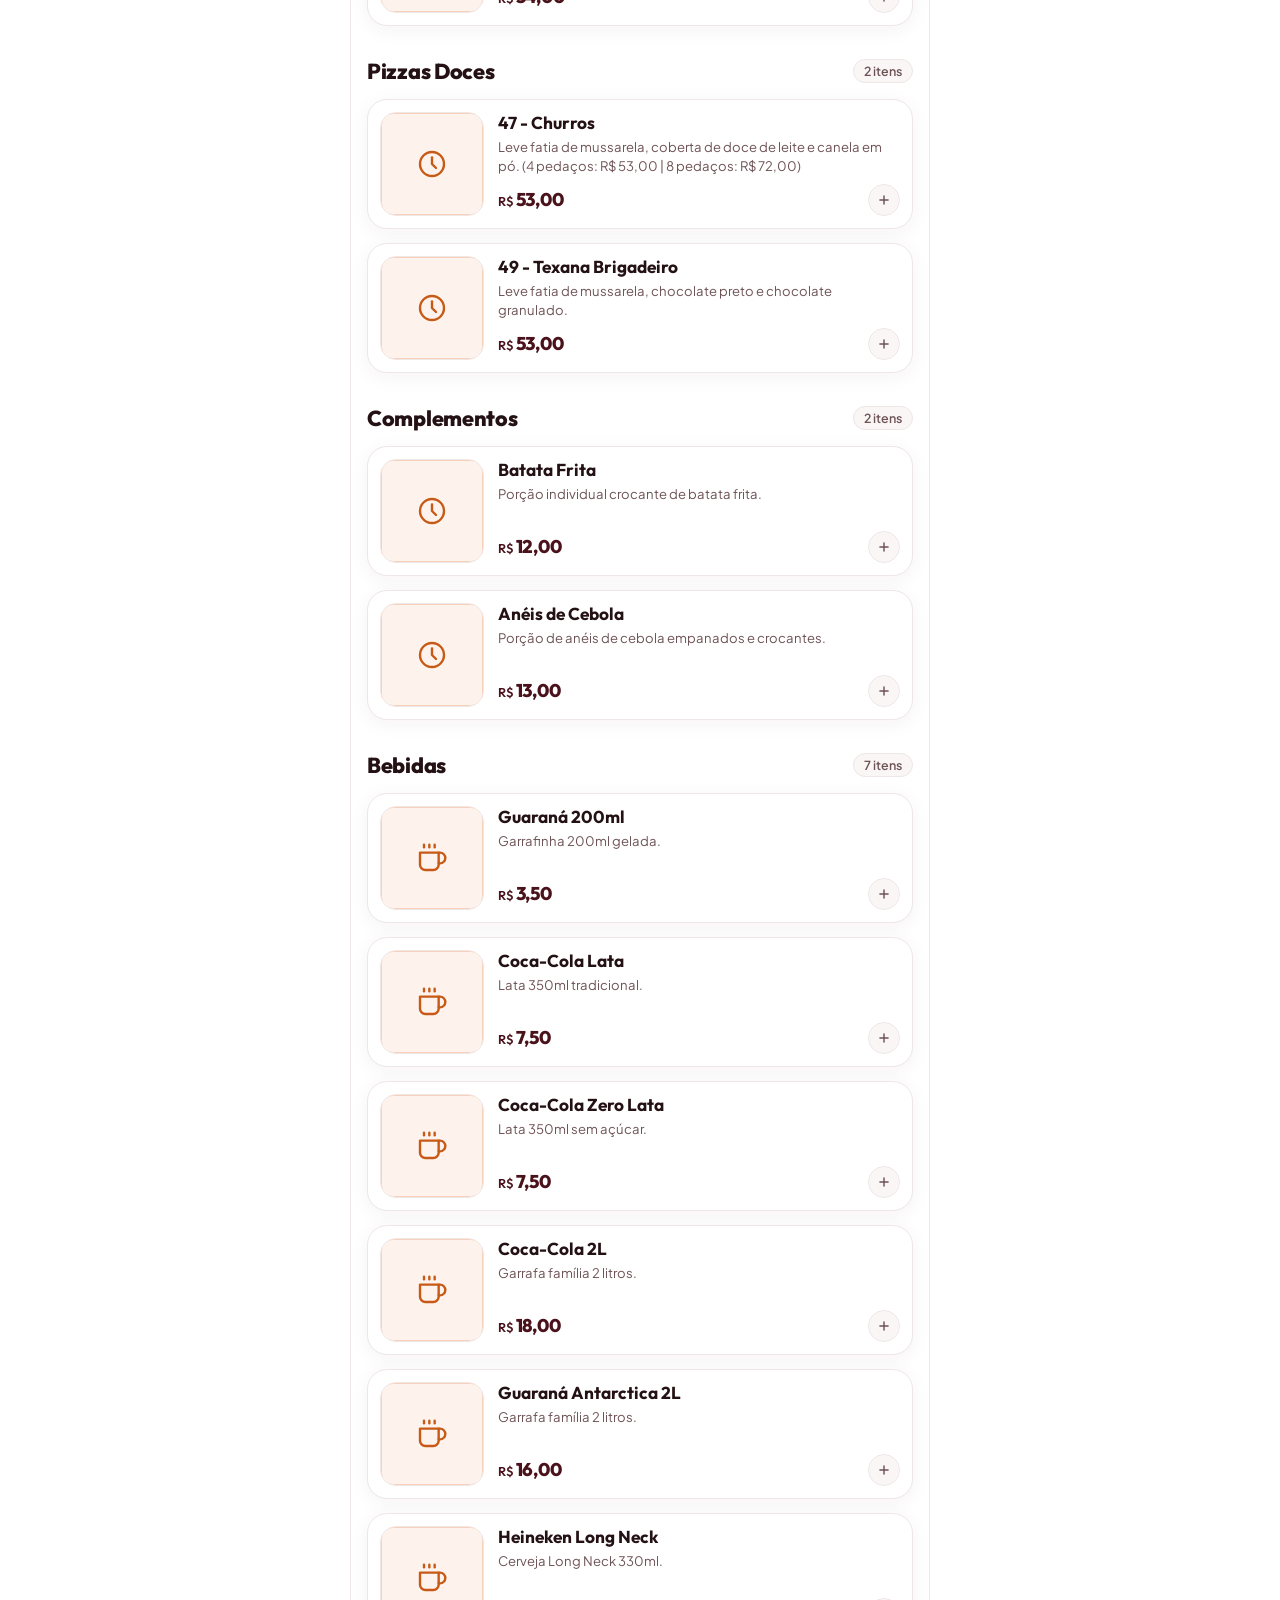
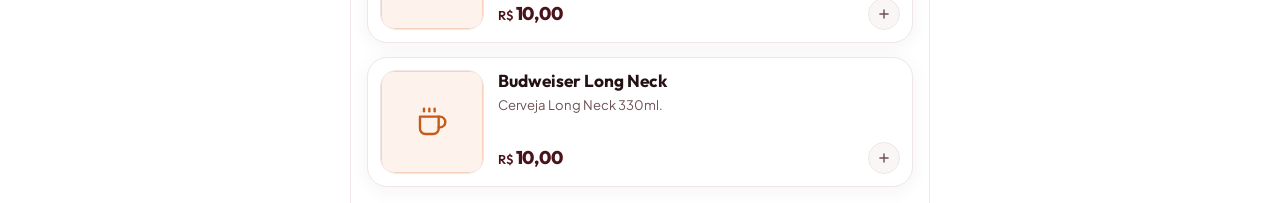
==== commit 340cb143: "Mudanças" ====
--- a/cardapio.html
+++ b/cardapio.html
@@ -8,16 +8,16 @@
   <meta name="theme-color" content="#FAF9F5">
   <meta name="apple-mobile-web-app-status-bar-style" content="default">
   <meta name="description"
-    content="Cardápio Digital O Sobrado — Hambúrgueres artesanais, porções especiais, chopp gelado e sobremesas. Peça em sua mesa com rapidez e elegância.">
+    content="Cardápio Digital TEXAS — Hambúrgueres artesanais, porções especiais, chopp gelado e sobremesas. Peça em sua mesa com rapidez e elegância.">
 
   <!-- Open Graph / WhatsApp Preview -->
   <meta property="og:type" content="website">
-  <meta property="og:title" content="Cardápio Digital — O Sobrado">
+  <meta property="og:title" content="Cardápio Digital — TEXAS">
   <meta property="og:description"
     content="Conheça nossos burgers artesanais grelhados no fogo, porções e chopp fresco.">
   <meta property="og:image" content="assets/images/products/burger-sobrado.jpg">
   <meta property="og:locale" content="pt_BR">
-  <meta property="og:site_name" content="O Sobrado">
+  <meta property="og:site_name" content="TEXAS">
 
   <title>Hamburgueria Texas - Cardápio Digital</title>
 
